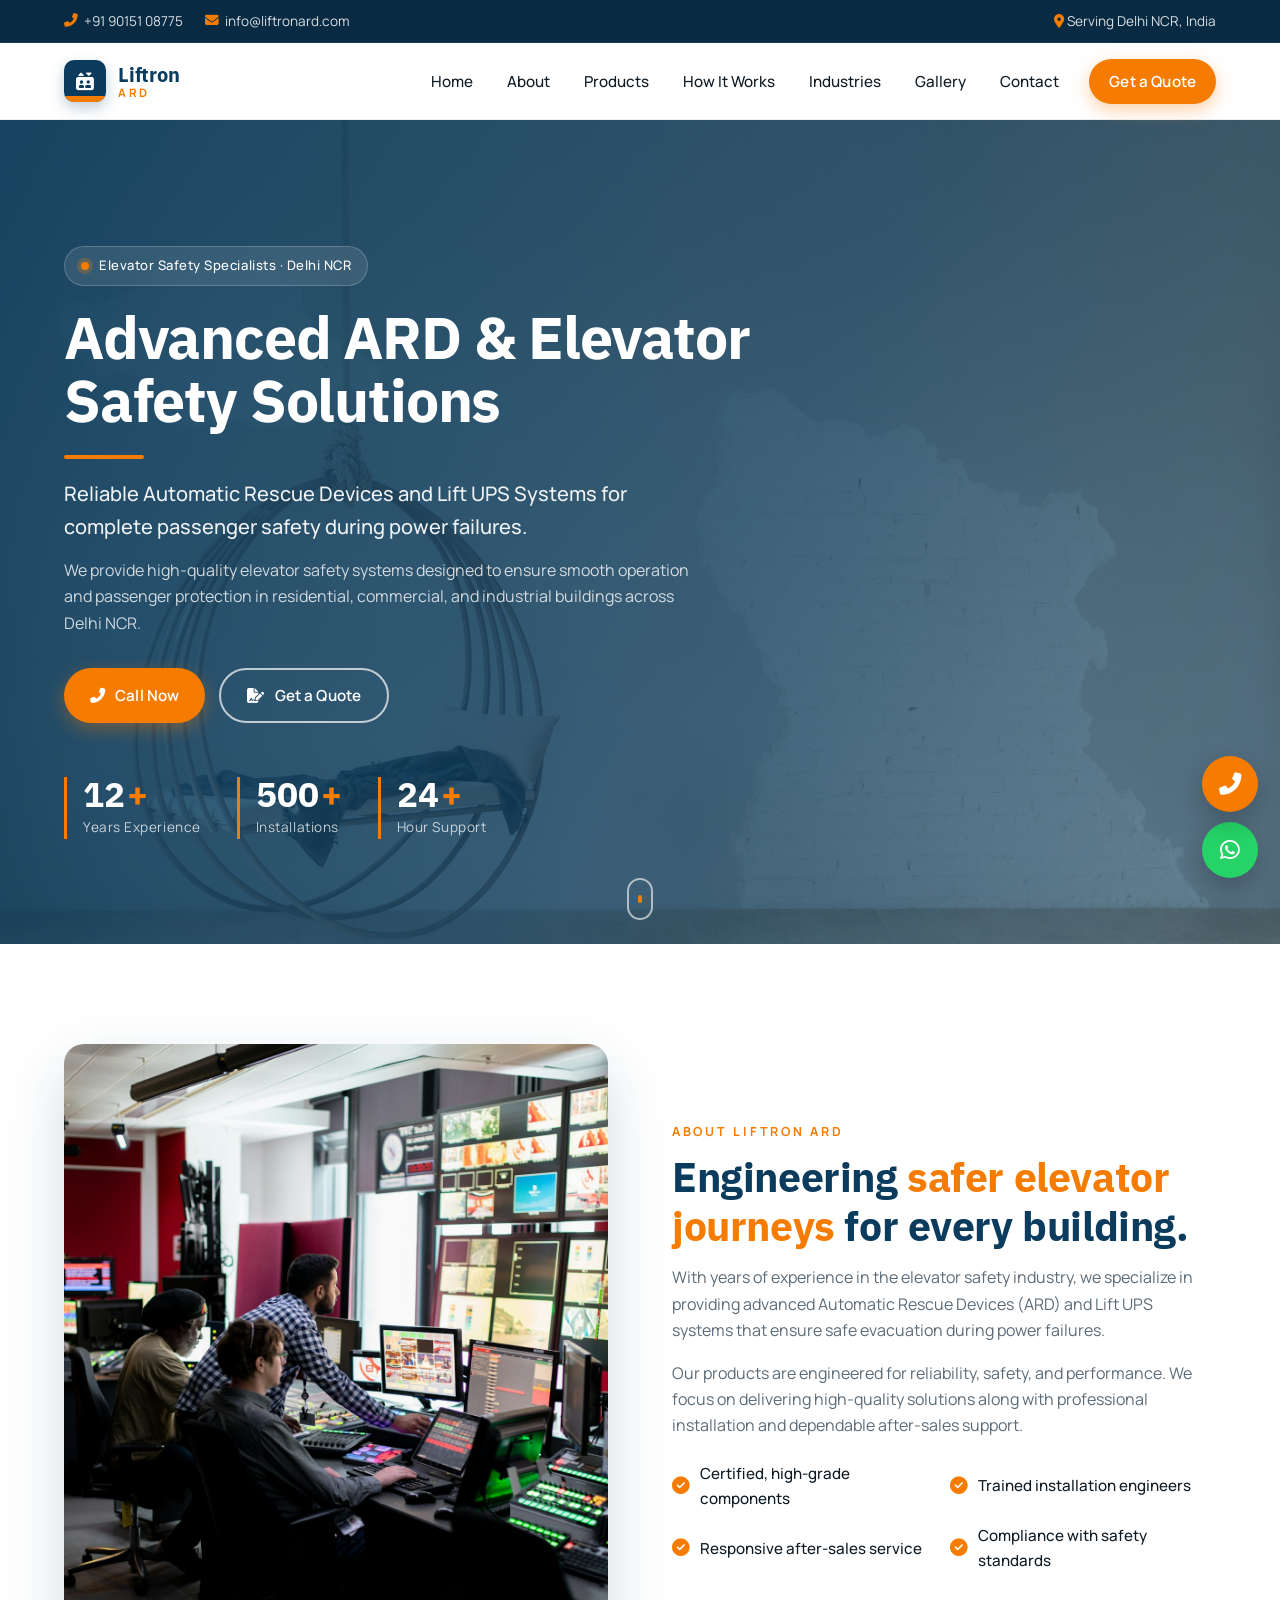
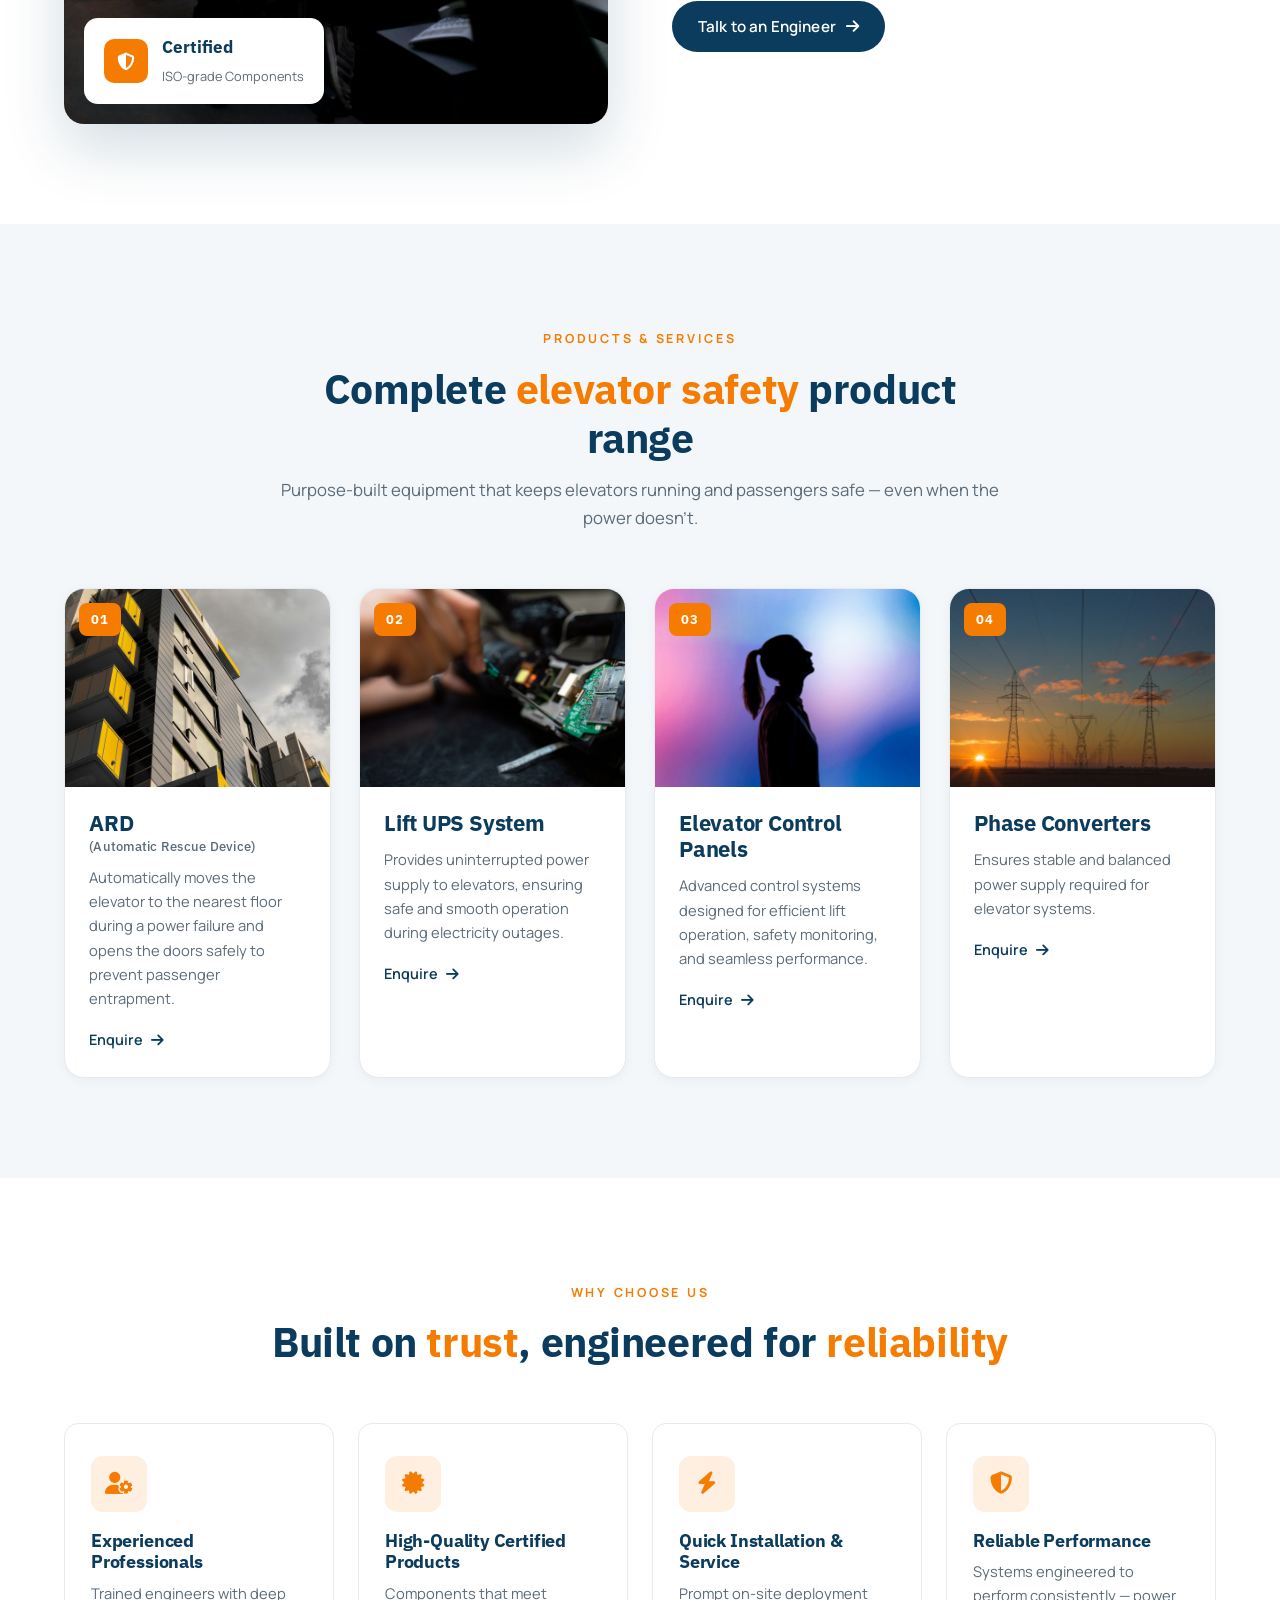
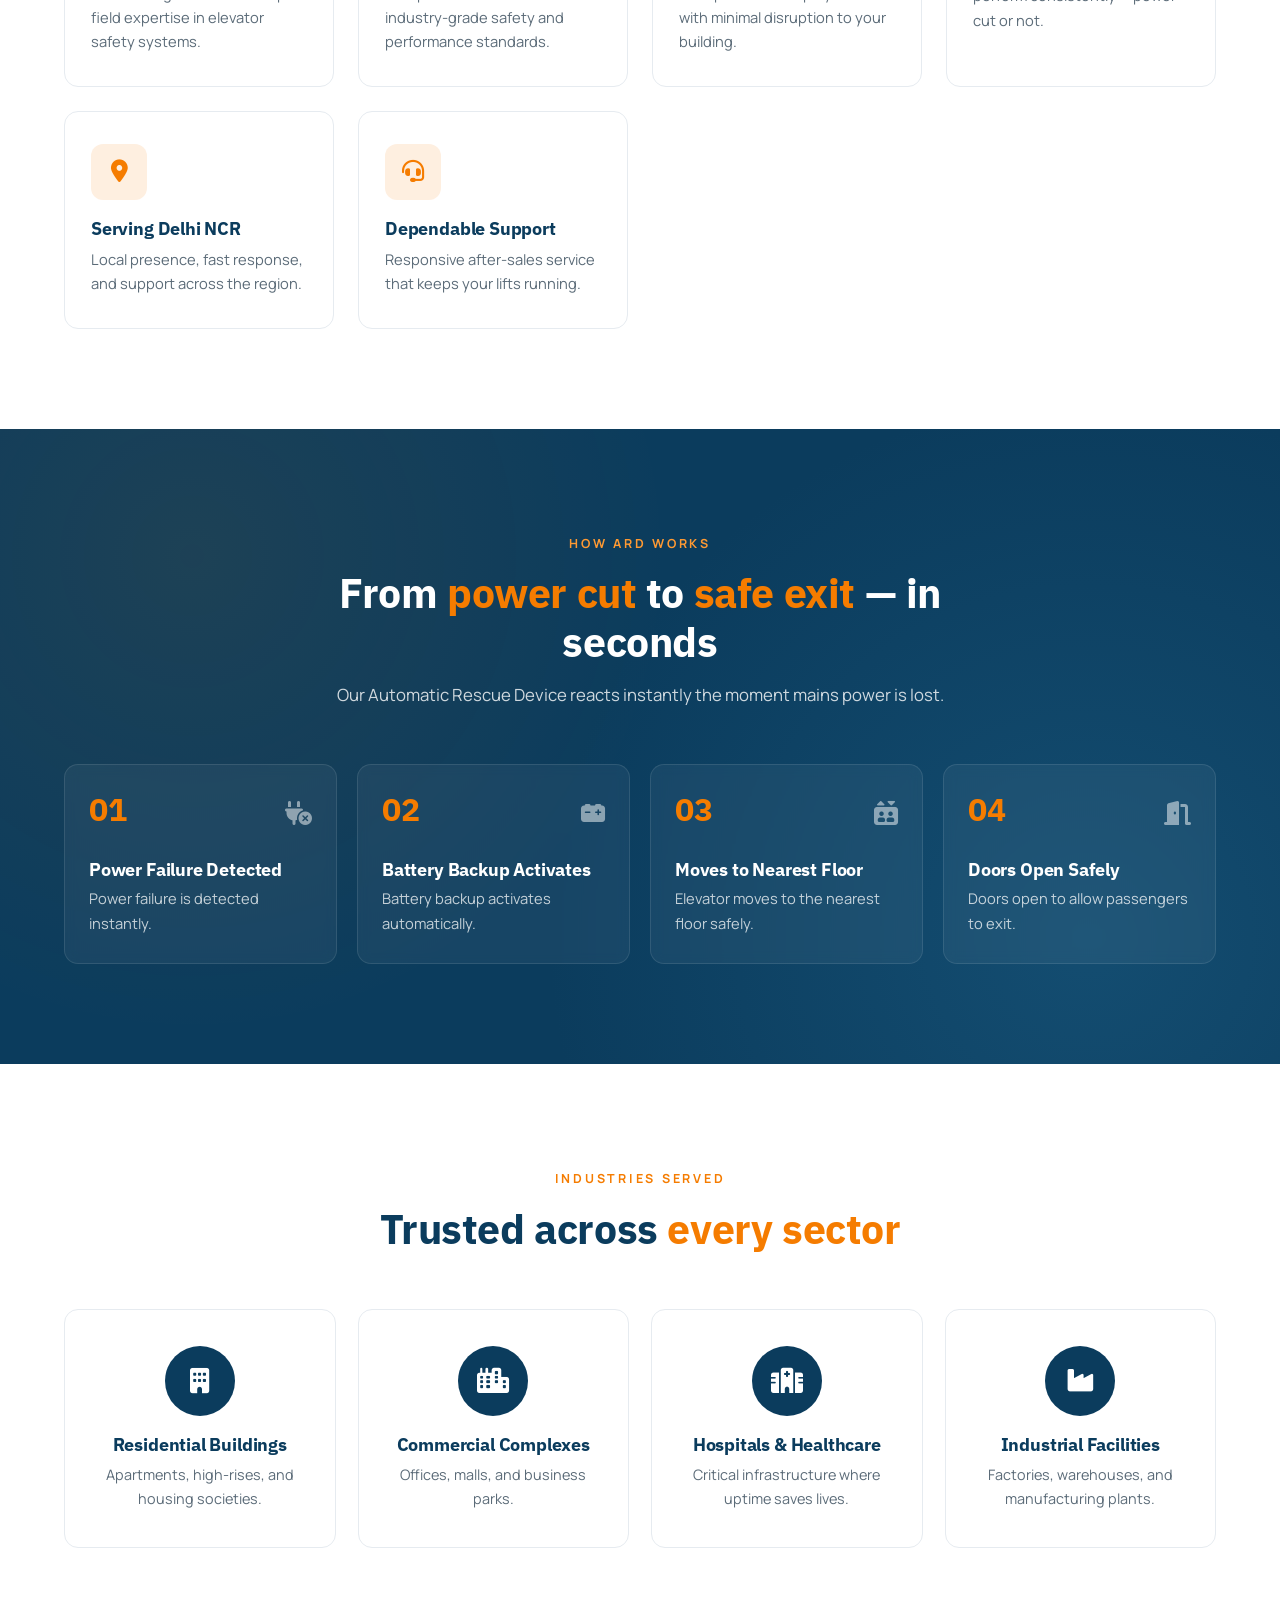
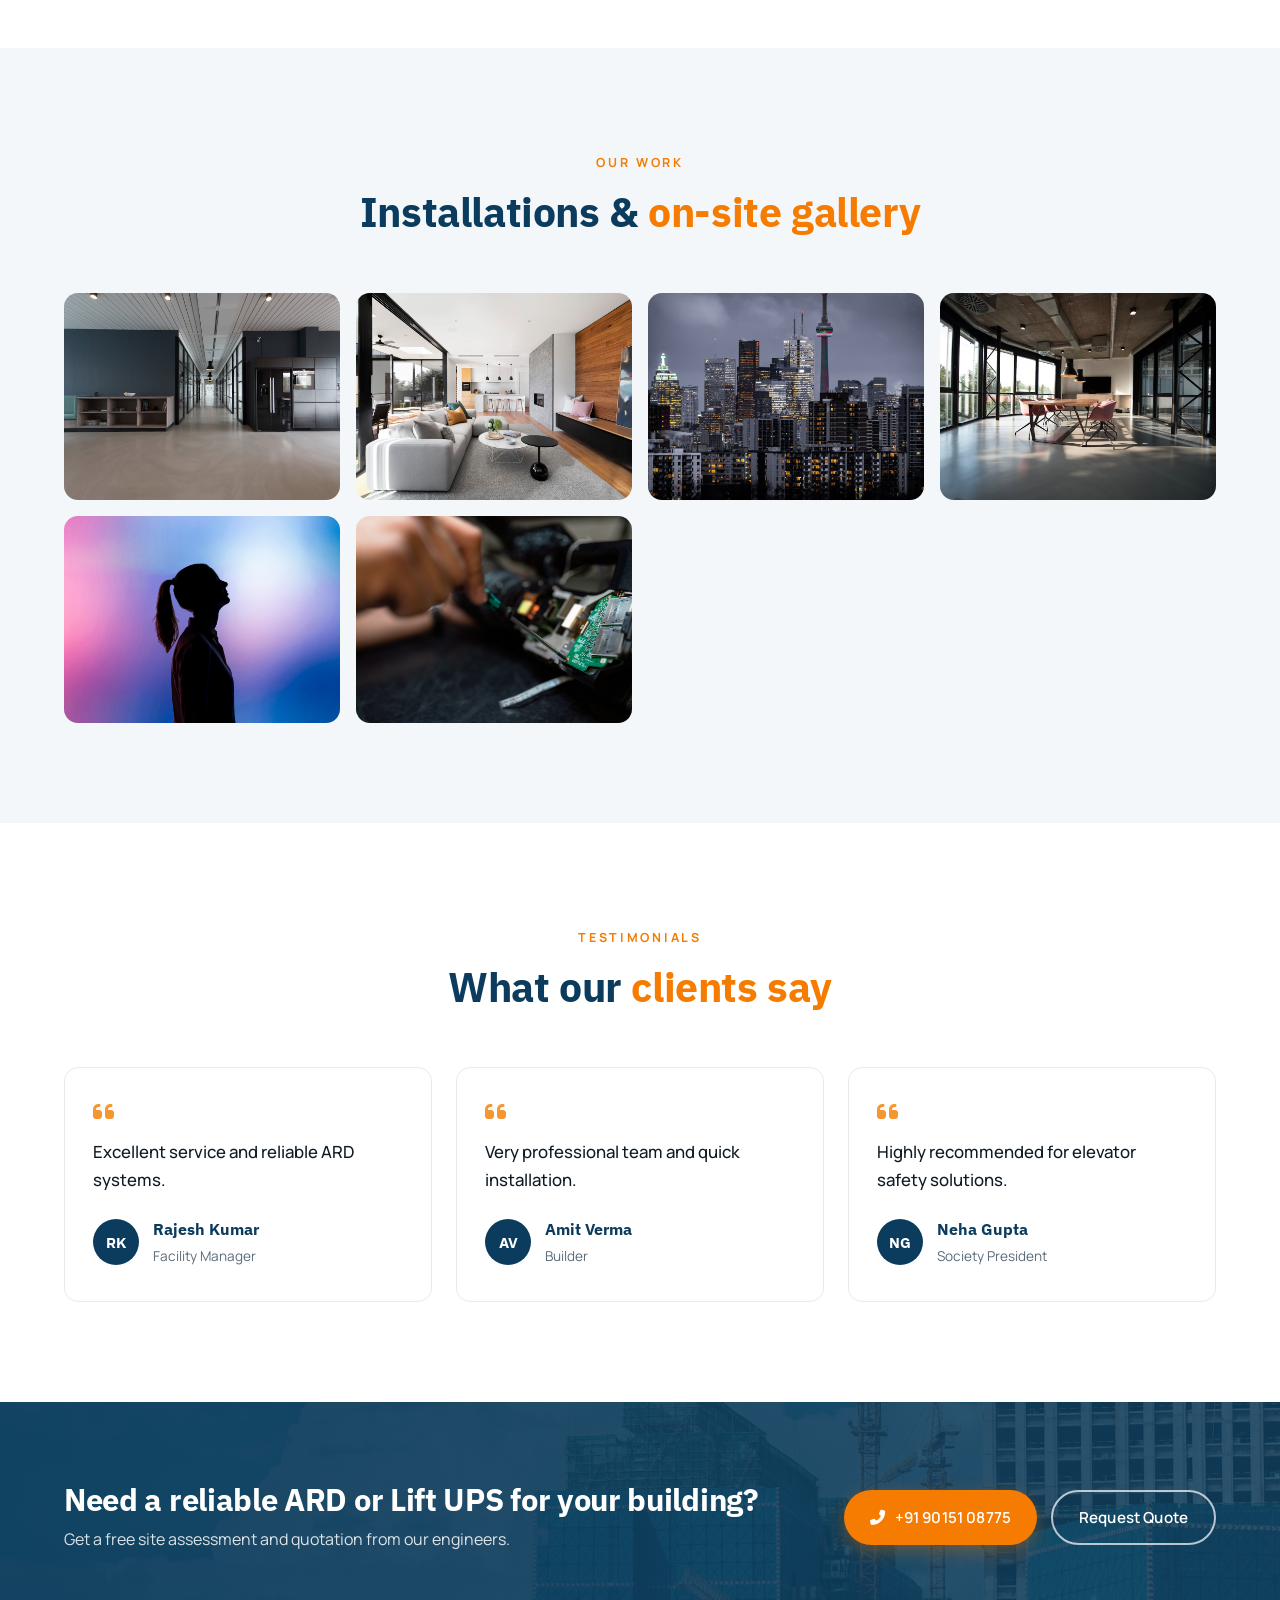
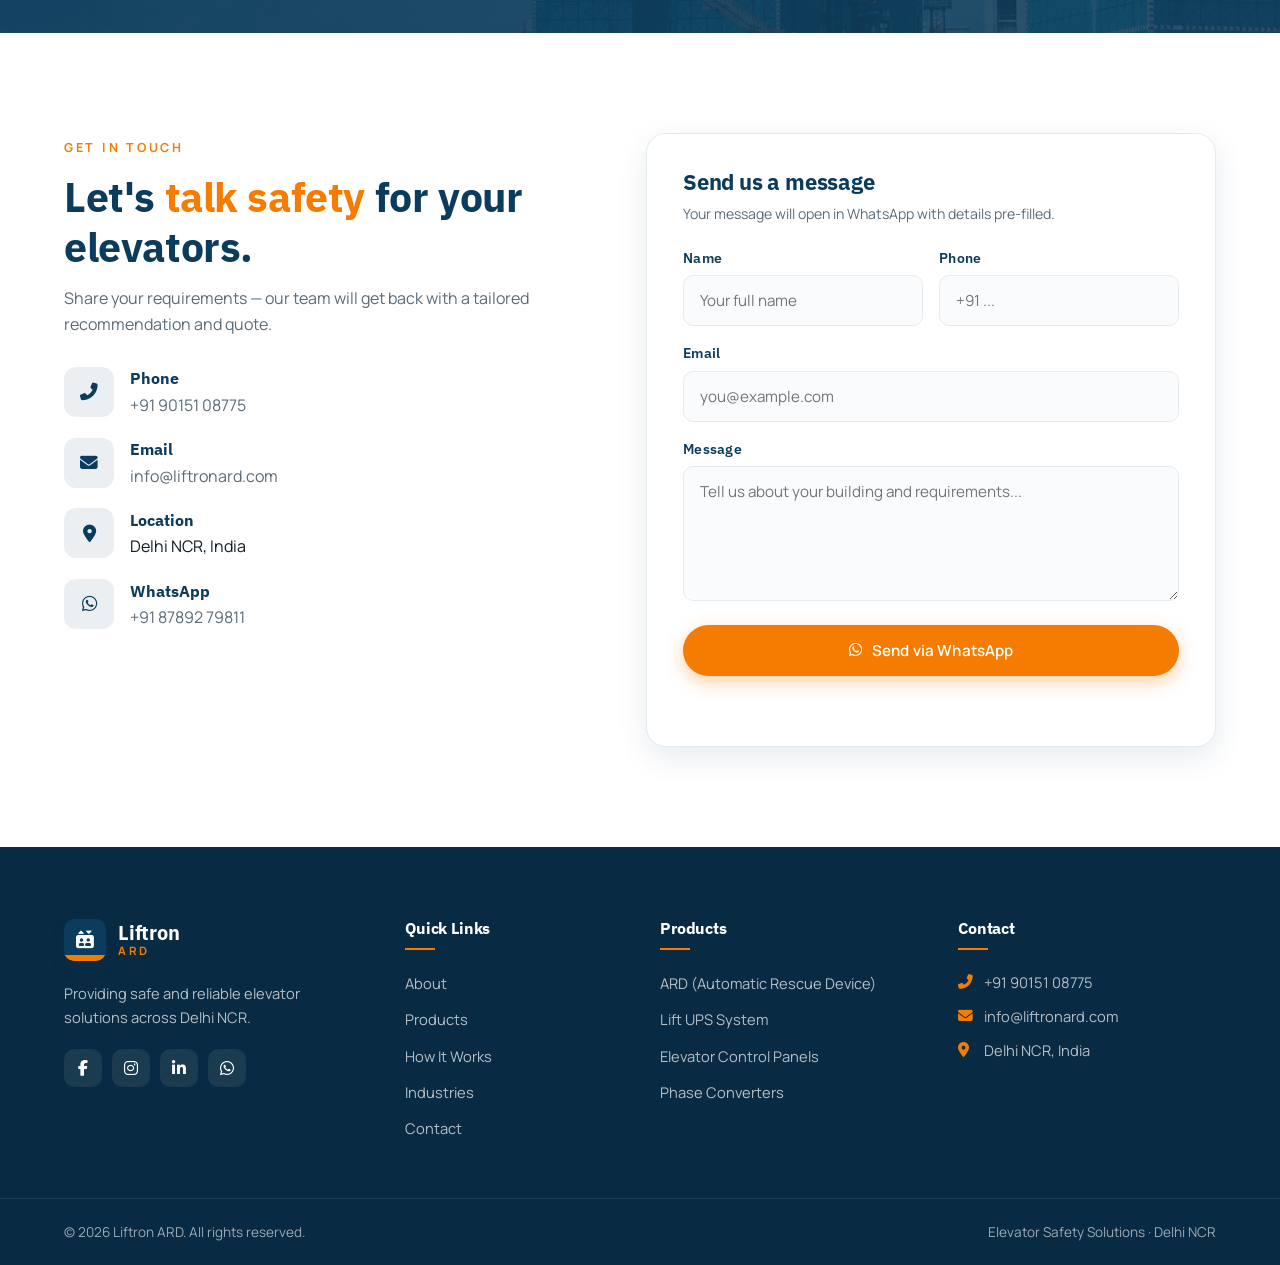
==== static-site/index.html @ c6015caa "auto-commit for 2590a54c-9acf-4f28-97f3-06f911f6345c" ====
<!DOCTYPE html>
<html lang="en">
<head>
  <meta charset="UTF-8" />
  <meta http-equiv="X-UA-Compatible" content="IE=edge" />
  <meta name="viewport" content="width=device-width, initial-scale=1.0" />

  <!-- SEO -->
  <title>Liftron ARD | Automatic Rescue Device & Lift UPS Systems in Delhi NCR</title>
  <meta name="description" content="Liftron ARD offers advanced Automatic Rescue Devices (ARD), Lift UPS systems, elevator control panels & phase converters across Delhi NCR. Reliable elevator safety solutions for residential, commercial & industrial buildings." />
  <meta name="keywords" content="ARD, Automatic Rescue Device, Lift UPS, Elevator Safety, Elevator Control Panel, Phase Converter, Delhi NCR, Liftron" />
  <meta name="author" content="Liftron ARD" />
  <meta name="robots" content="index, follow" />

  <!-- Open Graph -->
  <meta property="og:title" content="Liftron ARD | Elevator Safety Solutions" />
  <meta property="og:description" content="Reliable ARD & Lift UPS systems for complete passenger safety during power failures." />
  <meta property="og:type" content="website" />
  <meta property="og:image" content="./images/hero.jpg" />

  <!-- Favicon (inline SVG) -->
  <link rel="icon" type="image/svg+xml" href="data:image/svg+xml,%3Csvg xmlns='http://www.w3.org/2000/svg' viewBox='0 0 64 64'%3E%3Crect width='64' height='64' rx='12' fill='%230B3C5D'/%3E%3Cpath d='M20 14h8v28h-8zM36 14h8v28h-8z' fill='%23F57C00'/%3E%3Cpath d='M16 46h32v4H16z' fill='%23fff'/%3E%3C/svg%3E" />

  <!-- Fonts: IBM Plex Sans (headings) + Manrope (body) -->
  <link rel="preconnect" href="https://fonts.googleapis.com" />
  <link rel="preconnect" href="https://fonts.gstatic.com" crossorigin />
  <link href="https://fonts.googleapis.com/css2?family=IBM+Plex+Sans:wght@500;600;700&family=Manrope:wght@300;400;500;600;700&display=swap" rel="stylesheet" />

  <!-- Font Awesome for icons -->
  <link rel="stylesheet" href="https://cdnjs.cloudflare.com/ajax/libs/font-awesome/6.5.1/css/all.min.css" />

  <link rel="stylesheet" href="./style.css" />
</head>
<body>

  <!-- ========== TOP BAR ========== -->
  <div class="topbar" data-testid="topbar">
    <div class="container topbar-inner">
      <div class="topbar-left">
        <a href="tel:+919015108775" class="topbar-link" data-testid="topbar-phone"><i class="fas fa-phone-alt"></i> +91 90151 08775</a>
        <a href="mailto:info@liftronard.com" class="topbar-link" data-testid="topbar-email"><i class="fas fa-envelope"></i> info@liftronard.com</a>
      </div>
      <div class="topbar-right">
        <span><i class="fas fa-map-marker-alt"></i> Serving Delhi NCR, India</span>
      </div>
    </div>
  </div>

  <!-- ========== NAVBAR ========== -->
  <header class="navbar" id="navbar" data-testid="navbar">
    <div class="container nav-inner">
      <a href="#home" class="brand" data-testid="brand-logo">
        <span class="brand-mark"><i class="fas fa-elevator"></i></span>
        <span class="brand-text">
          <span class="brand-name">Liftron</span>
          <span class="brand-sub">ARD</span>
        </span>
      </a>

      <nav class="nav-links" id="navLinks" data-testid="nav-links">
        <a href="#home" class="nav-link">Home</a>
        <a href="#about" class="nav-link">About</a>
        <a href="#products" class="nav-link">Products</a>
        <a href="#how-it-works" class="nav-link">How It Works</a>
        <a href="#industries" class="nav-link">Industries</a>
        <a href="#gallery" class="nav-link">Gallery</a>
        <a href="#contact" class="nav-link">Contact</a>
        <a href="#contact" class="btn btn-accent nav-cta" data-testid="nav-cta-quote">Get a Quote</a>
      </nav>

      <button class="menu-toggle" id="menuToggle" aria-label="Toggle menu" data-testid="menu-toggle">
        <span></span><span></span><span></span>
      </button>
    </div>
  </header>

  <!-- ========== HERO ========== -->
  <section class="hero" id="home" data-testid="hero-section">
    <div class="hero-bg">
      <img src="./images/hero.jpg" alt="Modern elevator interior" />
      <div class="hero-overlay"></div>
    </div>

    <div class="container hero-content">
      <div class="hero-text" data-reveal>
        <span class="eyebrow"><span class="dot"></span> Elevator Safety Specialists · Delhi NCR</span>
        <h1 class="hero-title">Advanced ARD &amp; Elevator Safety Solutions</h1>
        <p class="hero-sub">Reliable Automatic Rescue Devices and Lift UPS Systems for complete passenger safety during power failures.</p>
        <p class="hero-desc">We provide high-quality elevator safety systems designed to ensure smooth operation and passenger protection in residential, commercial, and industrial buildings across Delhi NCR.</p>

        <div class="hero-cta">
          <a href="tel:+919015108775" class="btn btn-accent" data-testid="hero-call-btn">
            <i class="fas fa-phone-alt"></i> Call Now
          </a>
          <a href="#contact" class="btn btn-outline-light" data-testid="hero-quote-btn">
            <i class="fas fa-file-signature"></i> Get a Quote
          </a>
        </div>

        <div class="hero-stats">
          <div class="stat"><span class="stat-num" data-count="12">0</span><span class="stat-label">Years Experience</span></div>
          <div class="stat"><span class="stat-num" data-count="500">0</span><span class="stat-label">Installations</span></div>
          <div class="stat"><span class="stat-num" data-count="24">0</span><span class="stat-label">Hour Support</span></div>
        </div>
      </div>
    </div>

    <a href="#about" class="scroll-indicator" aria-label="Scroll down">
      <span></span>
    </a>
  </section>

  <!-- ========== ABOUT ========== -->
  <section class="section" id="about" data-testid="about-section">
    <div class="container about-grid">
      <div class="about-image" data-reveal>
        <img src="./images/about.jpg" alt="Elevator engineering and installation" />
        <div class="about-badge">
          <i class="fas fa-shield-halved"></i>
          <div>
            <strong>Certified</strong>
            <span>ISO-grade Components</span>
          </div>
        </div>
      </div>
      <div class="about-text" data-reveal>
        <span class="section-eyebrow">About Liftron ARD</span>
        <h2 class="section-title">Engineering <span class="accent">safer elevator journeys</span> for every building.</h2>
        <p>With years of experience in the elevator safety industry, we specialize in providing advanced Automatic Rescue Devices (ARD) and Lift UPS systems that ensure safe evacuation during power failures.</p>
        <p>Our products are engineered for reliability, safety, and performance. We focus on delivering high-quality solutions along with professional installation and dependable after-sales support.</p>

        <ul class="check-list">
          <li><i class="fas fa-circle-check"></i> Certified, high-grade components</li>
          <li><i class="fas fa-circle-check"></i> Trained installation engineers</li>
          <li><i class="fas fa-circle-check"></i> Responsive after-sales service</li>
          <li><i class="fas fa-circle-check"></i> Compliance with safety standards</li>
        </ul>

        <a href="#contact" class="btn btn-primary" data-testid="about-contact-btn">Talk to an Engineer <i class="fas fa-arrow-right"></i></a>
      </div>
    </div>
  </section>

  <!-- ========== PRODUCTS ========== -->
  <section class="section section-alt" id="products" data-testid="products-section">
    <div class="container">
      <div class="section-head" data-reveal>
        <span class="section-eyebrow">Products &amp; Services</span>
        <h2 class="section-title">Complete <span class="accent">elevator safety</span> product range</h2>
        <p class="section-lead">Purpose-built equipment that keeps elevators running and passengers safe — even when the power doesn't.</p>
      </div>

      <div class="products-grid">
        <article class="product-card" data-reveal data-testid="product-ard">
          <div class="product-media">
            <img src="./images/ard.jpg" alt="Automatic Rescue Device" />
            <span class="product-tag">01</span>
          </div>
          <div class="product-body">
            <h3>ARD <small>(Automatic Rescue Device)</small></h3>
            <p>Automatically moves the elevator to the nearest floor during a power failure and opens the doors safely to prevent passenger entrapment.</p>
            <a href="#contact" class="product-link">Enquire <i class="fas fa-arrow-right"></i></a>
          </div>
        </article>

        <article class="product-card" data-reveal data-testid="product-ups">
          <div class="product-media">
            <img src="./images/ups.jpg" alt="Lift UPS System" />
            <span class="product-tag">02</span>
          </div>
          <div class="product-body">
            <h3>Lift UPS System</h3>
            <p>Provides uninterrupted power supply to elevators, ensuring safe and smooth operation during electricity outages.</p>
            <a href="#contact" class="product-link">Enquire <i class="fas fa-arrow-right"></i></a>
          </div>
        </article>

        <article class="product-card" data-reveal data-testid="product-panel">
          <div class="product-media">
            <img src="./images/panel.jpg" alt="Elevator Control Panel" />
            <span class="product-tag">03</span>
          </div>
          <div class="product-body">
            <h3>Elevator Control Panels</h3>
            <p>Advanced control systems designed for efficient lift operation, safety monitoring, and seamless performance.</p>
            <a href="#contact" class="product-link">Enquire <i class="fas fa-arrow-right"></i></a>
          </div>
        </article>

        <article class="product-card" data-reveal data-testid="product-phase">
          <div class="product-media">
            <img src="./images/phase.jpg" alt="Phase Converter" />
            <span class="product-tag">04</span>
          </div>
          <div class="product-body">
            <h3>Phase Converters</h3>
            <p>Ensures stable and balanced power supply required for elevator systems.</p>
            <a href="#contact" class="product-link">Enquire <i class="fas fa-arrow-right"></i></a>
          </div>
        </article>
      </div>
    </div>
  </section>

  <!-- ========== WHY CHOOSE US ========== -->
  <section class="section" id="why-us" data-testid="why-section">
    <div class="container">
      <div class="section-head" data-reveal>
        <span class="section-eyebrow">Why Choose Us</span>
        <h2 class="section-title">Built on <span class="accent">trust</span>, engineered for <span class="accent">reliability</span></h2>
      </div>

      <div class="why-grid">
        <div class="why-card" data-reveal>
          <div class="why-icon"><i class="fas fa-user-gear"></i></div>
          <h4>Experienced Professionals</h4>
          <p>Trained engineers with deep field expertise in elevator safety systems.</p>
        </div>
        <div class="why-card" data-reveal>
          <div class="why-icon"><i class="fas fa-certificate"></i></div>
          <h4>High-Quality Certified Products</h4>
          <p>Components that meet industry-grade safety and performance standards.</p>
        </div>
        <div class="why-card" data-reveal>
          <div class="why-icon"><i class="fas fa-bolt"></i></div>
          <h4>Quick Installation &amp; Service</h4>
          <p>Prompt on-site deployment with minimal disruption to your building.</p>
        </div>
        <div class="why-card" data-reveal>
          <div class="why-icon"><i class="fas fa-shield-halved"></i></div>
          <h4>Reliable Performance</h4>
          <p>Systems engineered to perform consistently — power cut or not.</p>
        </div>
        <div class="why-card" data-reveal>
          <div class="why-icon"><i class="fas fa-location-dot"></i></div>
          <h4>Serving Delhi NCR</h4>
          <p>Local presence, fast response, and support across the region.</p>
        </div>
        <div class="why-card" data-reveal>
          <div class="why-icon"><i class="fas fa-headset"></i></div>
          <h4>Dependable Support</h4>
          <p>Responsive after-sales service that keeps your lifts running.</p>
        </div>
      </div>
    </div>
  </section>

  <!-- ========== HOW ARD WORKS ========== -->
  <section class="section section-dark" id="how-it-works" data-testid="how-section">
    <div class="container">
      <div class="section-head section-head-light" data-reveal>
        <span class="section-eyebrow light">How ARD Works</span>
        <h2 class="section-title light">From <span class="accent">power cut</span> to <span class="accent">safe exit</span> — in seconds</h2>
        <p class="section-lead light">Our Automatic Rescue Device reacts instantly the moment mains power is lost.</p>
      </div>

      <div class="steps">
        <div class="step" data-reveal>
          <div class="step-num">01</div>
          <div class="step-body">
            <h4>Power Failure Detected</h4>
            <p>Power failure is detected instantly.</p>
          </div>
          <div class="step-icon"><i class="fas fa-plug-circle-xmark"></i></div>
        </div>
        <div class="step" data-reveal>
          <div class="step-num">02</div>
          <div class="step-body">
            <h4>Battery Backup Activates</h4>
            <p>Battery backup activates automatically.</p>
          </div>
          <div class="step-icon"><i class="fas fa-car-battery"></i></div>
        </div>
        <div class="step" data-reveal>
          <div class="step-num">03</div>
          <div class="step-body">
            <h4>Moves to Nearest Floor</h4>
            <p>Elevator moves to the nearest floor safely.</p>
          </div>
          <div class="step-icon"><i class="fas fa-elevator"></i></div>
        </div>
        <div class="step" data-reveal>
          <div class="step-num">04</div>
          <div class="step-body">
            <h4>Doors Open Safely</h4>
            <p>Doors open to allow passengers to exit.</p>
          </div>
          <div class="step-icon"><i class="fas fa-door-open"></i></div>
        </div>
      </div>
    </div>
  </section>

  <!-- ========== INDUSTRIES ========== -->
  <section class="section" id="industries" data-testid="industries-section">
    <div class="container">
      <div class="section-head" data-reveal>
        <span class="section-eyebrow">Industries Served</span>
        <h2 class="section-title">Trusted across <span class="accent">every sector</span></h2>
      </div>

      <div class="industries-grid">
        <div class="industry-card" data-reveal>
          <div class="industry-icon"><i class="fas fa-building"></i></div>
          <h4>Residential Buildings</h4>
          <p>Apartments, high-rises, and housing societies.</p>
        </div>
        <div class="industry-card" data-reveal>
          <div class="industry-icon"><i class="fas fa-city"></i></div>
          <h4>Commercial Complexes</h4>
          <p>Offices, malls, and business parks.</p>
        </div>
        <div class="industry-card" data-reveal>
          <div class="industry-icon"><i class="fas fa-hospital"></i></div>
          <h4>Hospitals &amp; Healthcare</h4>
          <p>Critical infrastructure where uptime saves lives.</p>
        </div>
        <div class="industry-card" data-reveal>
          <div class="industry-icon"><i class="fas fa-industry"></i></div>
          <h4>Industrial Facilities</h4>
          <p>Factories, warehouses, and manufacturing plants.</p>
        </div>
      </div>
    </div>
  </section>

  <!-- ========== GALLERY ========== -->
  <section class="section section-alt" id="gallery" data-testid="gallery-section">
    <div class="container">
      <div class="section-head" data-reveal>
        <span class="section-eyebrow">Our Work</span>
        <h2 class="section-title">Installations &amp; <span class="accent">on-site gallery</span></h2>
      </div>

      <div class="gallery-grid">
        <div class="gallery-item" data-reveal><img src="./images/gallery1.jpg" alt="Elevator installation" /></div>
        <div class="gallery-item" data-reveal><img src="./images/gallery2.jpg" alt="Modern elevator" /></div>
        <div class="gallery-item" data-reveal><img src="./images/gallery3.jpg" alt="Elevator shaft" /></div>
        <div class="gallery-item" data-reveal><img src="./images/gallery4.jpg" alt="Commercial elevator" /></div>
        <div class="gallery-item" data-reveal><img src="./images/panel.jpg" alt="Control panel" /></div>
        <div class="gallery-item" data-reveal><img src="./images/ups.jpg" alt="UPS system" /></div>
      </div>
    </div>
  </section>

  <!-- ========== TESTIMONIALS ========== -->
  <section class="section" id="testimonials" data-testid="testimonials-section">
    <div class="container">
      <div class="section-head" data-reveal>
        <span class="section-eyebrow">Testimonials</span>
        <h2 class="section-title">What our <span class="accent">clients say</span></h2>
      </div>

      <div class="testimonials-grid">
        <figure class="testimonial" data-reveal>
          <i class="fas fa-quote-left quote-icon"></i>
          <blockquote>Excellent service and reliable ARD systems.</blockquote>
          <figcaption>
            <div class="avatar">RK</div>
            <div>
              <strong>Rajesh Kumar</strong>
              <span>Facility Manager</span>
            </div>
          </figcaption>
        </figure>
        <figure class="testimonial" data-reveal>
          <i class="fas fa-quote-left quote-icon"></i>
          <blockquote>Very professional team and quick installation.</blockquote>
          <figcaption>
            <div class="avatar">AV</div>
            <div>
              <strong>Amit Verma</strong>
              <span>Builder</span>
            </div>
          </figcaption>
        </figure>
        <figure class="testimonial" data-reveal>
          <i class="fas fa-quote-left quote-icon"></i>
          <blockquote>Highly recommended for elevator safety solutions.</blockquote>
          <figcaption>
            <div class="avatar">NG</div>
            <div>
              <strong>Neha Gupta</strong>
              <span>Society President</span>
            </div>
          </figcaption>
        </figure>
      </div>
    </div>
  </section>

  <!-- ========== CTA STRIP ========== -->
  <section class="cta-strip" data-testid="cta-strip">
    <div class="cta-bg">
      <img src="./images/cta.jpg" alt="" />
      <div class="cta-overlay"></div>
    </div>
    <div class="container cta-inner">
      <div>
        <h3>Need a reliable ARD or Lift UPS for your building?</h3>
        <p>Get a free site assessment and quotation from our engineers.</p>
      </div>
      <div class="cta-actions">
        <a href="tel:+919015108775" class="btn btn-accent" data-testid="cta-call-btn"><i class="fas fa-phone-alt"></i> +91 90151 08775</a>
        <a href="#contact" class="btn btn-outline-light" data-testid="cta-quote-btn">Request Quote</a>
      </div>
    </div>
  </section>

  <!-- ========== CONTACT ========== -->
  <section class="section" id="contact" data-testid="contact-section">
    <div class="container contact-grid">
      <div class="contact-info" data-reveal>
        <span class="section-eyebrow">Get in Touch</span>
        <h2 class="section-title">Let's <span class="accent">talk safety</span> for your elevators.</h2>
        <p>Share your requirements — our team will get back with a tailored recommendation and quote.</p>

        <ul class="contact-list">
          <li>
            <span class="contact-icon"><i class="fas fa-phone-alt"></i></span>
            <div>
              <strong>Phone</strong>
              <a href="tel:+919015108775" data-testid="contact-phone">+91 90151 08775</a>
            </div>
          </li>
          <li>
            <span class="contact-icon"><i class="fas fa-envelope"></i></span>
            <div>
              <strong>Email</strong>
              <a href="mailto:info@liftronard.com" data-testid="contact-email">info@liftronard.com</a>
            </div>
          </li>
          <li>
            <span class="contact-icon"><i class="fas fa-map-marker-alt"></i></span>
            <div>
              <strong>Location</strong>
              <span>Delhi NCR, India</span>
            </div>
          </li>
          <li>
            <span class="contact-icon"><i class="fab fa-whatsapp"></i></span>
            <div>
              <strong>WhatsApp</strong>
              <a href="https://wa.me/918789279811" target="_blank" rel="noopener" data-testid="contact-whatsapp">+91 87892 79811</a>
            </div>
          </li>
        </ul>
      </div>

      <form class="contact-form" id="contactForm" data-testid="contact-form" novalidate>
        <h3>Send us a message</h3>
        <p class="form-note">Your message will open in WhatsApp with details pre-filled.</p>

        <div class="form-row">
          <label>
            <span>Name</span>
            <input type="text" name="name" id="name" placeholder="Your full name" required data-testid="form-name" />
          </label>
          <label>
            <span>Phone</span>
            <input type="tel" name="phone" id="phone" placeholder="+91 ..." required data-testid="form-phone" />
          </label>
        </div>
        <label>
          <span>Email</span>
          <input type="email" name="email" id="email" placeholder="you@example.com" required data-testid="form-email" />
        </label>
        <label>
          <span>Message</span>
          <textarea name="message" id="message" rows="5" placeholder="Tell us about your building and requirements..." required data-testid="form-message"></textarea>
        </label>

        <button type="submit" class="btn btn-accent btn-block" data-testid="form-submit">
          <i class="fab fa-whatsapp"></i> Send via WhatsApp
        </button>
        <p class="form-status" id="formStatus" aria-live="polite"></p>
      </form>
    </div>
  </section>

  <!-- ========== FOOTER ========== -->
  <footer class="footer" data-testid="footer">
    <div class="container footer-grid">
      <div class="footer-col">
        <a href="#home" class="brand brand-footer">
          <span class="brand-mark"><i class="fas fa-elevator"></i></span>
          <span class="brand-text">
            <span class="brand-name">Liftron</span>
            <span class="brand-sub">ARD</span>
          </span>
        </a>
        <p>Providing safe and reliable elevator solutions across Delhi NCR.</p>
        <div class="socials">
          <a href="#" aria-label="Facebook"><i class="fab fa-facebook-f"></i></a>
          <a href="#" aria-label="Instagram"><i class="fab fa-instagram"></i></a>
          <a href="#" aria-label="LinkedIn"><i class="fab fa-linkedin-in"></i></a>
          <a href="https://wa.me/918789279811" aria-label="WhatsApp" target="_blank" rel="noopener"><i class="fab fa-whatsapp"></i></a>
        </div>
      </div>

      <div class="footer-col">
        <h5>Quick Links</h5>
        <ul>
          <li><a href="#about">About</a></li>
          <li><a href="#products">Products</a></li>
          <li><a href="#how-it-works">How It Works</a></li>
          <li><a href="#industries">Industries</a></li>
          <li><a href="#contact">Contact</a></li>
        </ul>
      </div>

      <div class="footer-col">
        <h5>Products</h5>
        <ul>
          <li><a href="#products">ARD (Automatic Rescue Device)</a></li>
          <li><a href="#products">Lift UPS System</a></li>
          <li><a href="#products">Elevator Control Panels</a></li>
          <li><a href="#products">Phase Converters</a></li>
        </ul>
      </div>

      <div class="footer-col">
        <h5>Contact</h5>
        <ul class="footer-contact">
          <li><i class="fas fa-phone-alt"></i> <a href="tel:+919015108775">+91 90151 08775</a></li>
          <li><i class="fas fa-envelope"></i> <a href="mailto:info@liftronard.com">info@liftronard.com</a></li>
          <li><i class="fas fa-map-marker-alt"></i> Delhi NCR, India</li>
        </ul>
      </div>
    </div>

    <div class="footer-bottom">
      <div class="container footer-bottom-inner">
        <span>© <span id="year"></span> Liftron ARD. All rights reserved.</span>
        <span>Elevator Safety Solutions · Delhi NCR</span>
      </div>
    </div>
  </footer>

  <!-- ========== FLOATING ACTIONS ========== -->
  <a href="https://wa.me/918789279811?text=Hi%20Liftron%20ARD%2C%20I%27d%20like%20to%20enquire%20about%20elevator%20safety%20solutions." class="float-btn float-whatsapp" target="_blank" rel="noopener" aria-label="Chat on WhatsApp" data-testid="float-whatsapp">
    <i class="fab fa-whatsapp"></i>
  </a>
  <a href="tel:+919015108775" class="float-btn float-call" aria-label="Call now" data-testid="float-call">
    <i class="fas fa-phone-alt"></i>
  </a>
  <button class="float-btn float-top" id="backToTop" aria-label="Back to top" data-testid="back-to-top">
    <i class="fas fa-arrow-up"></i>
  </button>

  <script src="./script.js"></script>
</body>
</html>
---- static-site/style.css ----
/* ==============================================
   Liftron ARD — Elevator Safety Solutions
   Corporate Industrial Theme
   ============================================== */

/* ---------- RESET & BASE ---------- */
*, *::before, *::after { box-sizing: border-box; margin: 0; padding: 0; }

:root {
  --primary: #0B3C5D;
  --primary-dark: #082A42;
  --primary-light: #1C5E85;
  --accent: #F57C00;
  --accent-dark: #D96A00;
  --accent-light: #FF9A33;
  --white: #FFFFFF;
  --ink: #0E1A24;
  --muted: #5B6B78;
  --line: #E6EBF0;
  --bg-soft: #F4F7FA;
  --shadow-sm: 0 2px 10px rgba(11, 60, 93, 0.06);
  --shadow-md: 0 10px 30px rgba(11, 60, 93, 0.10);
  --shadow-lg: 0 24px 60px rgba(11, 60, 93, 0.18);
  --radius: 14px;
  --radius-sm: 8px;
  --radius-lg: 20px;
  --container: 1200px;
  --nav-h: 76px;
  --ease: cubic-bezier(0.22, 1, 0.36, 1);
}

html { scroll-behavior: smooth; -webkit-text-size-adjust: 100%; }
body {
  font-family: 'Manrope', system-ui, -apple-system, Segoe UI, Roboto, sans-serif;
  font-size: 16px;
  line-height: 1.65;
  color: var(--ink);
  background: var(--white);
  overflow-x: hidden;
  -webkit-font-smoothing: antialiased;
}

img { max-width: 100%; display: block; height: auto; }
a { color: inherit; text-decoration: none; }
button { font-family: inherit; cursor: pointer; border: 0; background: none; }

h1, h2, h3, h4, h5 {
  font-family: 'IBM Plex Sans', 'Manrope', sans-serif;
  color: var(--primary);
  line-height: 1.2;
  font-weight: 700;
  letter-spacing: -0.01em;
}
h1 { font-size: clamp(2.2rem, 4.6vw, 3.8rem); }
h2 { font-size: clamp(1.8rem, 3.2vw, 2.6rem); }
h3 { font-size: 1.35rem; }
h4 { font-size: 1.125rem; }

p { color: var(--muted); }

.container { width: 100%; max-width: var(--container); margin: 0 auto; padding: 0 24px; }

.accent { color: var(--accent); }

::selection { background: var(--accent); color: var(--white); }

/* ---------- BUTTONS ---------- */
.btn {
  display: inline-flex; align-items: center; gap: 10px;
  padding: 13px 26px;
  border-radius: 999px;
  font-weight: 600;
  font-size: 0.95rem;
  letter-spacing: 0.01em;
  transition: transform .25s var(--ease), background-color .25s var(--ease), color .25s var(--ease), box-shadow .25s var(--ease);
  white-space: nowrap;
}
.btn i { font-size: 0.95rem; }
.btn:hover { transform: translateY(-2px); }

.btn-primary { background: var(--primary); color: var(--white); }
.btn-primary:hover { background: var(--primary-dark); box-shadow: var(--shadow-md); }

.btn-accent { background: var(--accent); color: var(--white); box-shadow: 0 6px 18px rgba(245, 124, 0, 0.35); }
.btn-accent:hover { background: var(--accent-dark); box-shadow: 0 10px 24px rgba(245, 124, 0, 0.45); }

.btn-outline-light { background: transparent; color: var(--white); border: 2px solid rgba(255,255,255,0.7); }
.btn-outline-light:hover { background: var(--white); color: var(--primary); border-color: var(--white); }

.btn-block { width: 100%; justify-content: center; padding: 15px 26px; }

/* ---------- TOP BAR ---------- */
.topbar {
  background: var(--primary-dark);
  color: rgba(255,255,255,0.85);
  font-size: 0.85rem;
  border-bottom: 1px solid rgba(255,255,255,0.08);
}
.topbar-inner { display: flex; justify-content: space-between; align-items: center; padding: 10px 24px; gap: 16px; flex-wrap: wrap; }
.topbar-left { display: flex; gap: 22px; flex-wrap: wrap; }
.topbar-link { color: inherit; display: inline-flex; align-items: center; gap: 6px; transition: color .2s var(--ease); }
.topbar-link:hover { color: var(--accent); }
.topbar i { color: var(--accent); }

/* ---------- NAVBAR ---------- */
.navbar {
  position: sticky;
  top: 0;
  z-index: 100;
  background: rgba(255, 255, 255, 0.85);
  backdrop-filter: saturate(180%) blur(14px);
  -webkit-backdrop-filter: saturate(180%) blur(14px);
  border-bottom: 1px solid rgba(11, 60, 93, 0.08);
  transition: box-shadow .3s var(--ease), background-color .3s var(--ease);
}
.navbar.scrolled {
  background: rgba(255, 255, 255, 0.95);
  box-shadow: var(--shadow-sm);
}
.nav-inner { display: flex; align-items: center; justify-content: space-between; height: var(--nav-h); gap: 24px; }

.brand { display: inline-flex; align-items: center; gap: 12px; }
.brand-mark {
  width: 42px; height: 42px;
  background: var(--primary); color: var(--white);
  border-radius: 10px;
  display: grid; place-items: center;
  font-size: 1.1rem;
  box-shadow: 0 6px 14px rgba(11, 60, 93, 0.25);
  position: relative;
  overflow: hidden;
}
.brand-mark::after {
  content: ""; position: absolute; inset: auto 0 0 0; height: 6px; background: var(--accent);
}
.brand-text { display: flex; flex-direction: column; line-height: 1; }
.brand-name { font-family: 'IBM Plex Sans', sans-serif; font-weight: 700; font-size: 1.25rem; color: var(--primary); letter-spacing: -0.01em; }
.brand-sub { font-size: 0.72rem; color: var(--accent); font-weight: 700; letter-spacing: 0.22em; margin-top: 2px; }

.nav-links { display: flex; align-items: center; gap: 6px; }
.nav-link {
  position: relative;
  padding: 10px 14px;
  font-weight: 500;
  color: var(--ink);
  font-size: 0.95rem;
  transition: color .25s var(--ease);
}
.nav-link::after {
  content: ""; position: absolute; left: 14px; right: 14px; bottom: 4px; height: 2px;
  background: var(--accent); transform: scaleX(0); transform-origin: left;
  transition: transform .3s var(--ease);
}
.nav-link:hover { color: var(--primary); }
.nav-link:hover::after { transform: scaleX(1); }
.nav-cta { margin-left: 10px; padding: 10px 20px; }

.menu-toggle {
  display: none;
  width: 42px; height: 42px; border-radius: 10px;
  background: var(--primary); color: var(--white);
  flex-direction: column; gap: 5px; align-items: center; justify-content: center;
}
.menu-toggle span { display: block; width: 22px; height: 2px; background: var(--white); transition: transform .3s var(--ease), opacity .3s var(--ease); }
.menu-toggle.open span:nth-child(1) { transform: translateY(7px) rotate(45deg); }
.menu-toggle.open span:nth-child(2) { opacity: 0; }
.menu-toggle.open span:nth-child(3) { transform: translateY(-7px) rotate(-45deg); }

/* ---------- HERO ---------- */
.hero {
  position: relative;
  min-height: calc(100vh - var(--nav-h));
  display: flex;
  align-items: center;
  overflow: hidden;
  padding: 100px 0 80px;
}
.hero-bg { position: absolute; inset: 0; z-index: 0; }
.hero-bg img { width: 100%; height: 100%; object-fit: cover; }
.hero-overlay {
  position: absolute; inset: 0;
  background: linear-gradient(120deg, rgba(11,60,93,0.92) 0%, rgba(11,60,93,0.78) 55%, rgba(11,60,93,0.55) 100%);
}
.hero-content { position: relative; z-index: 2; width: 100%; }
.hero-text { max-width: 780px; color: var(--white); }

.eyebrow {
  display: inline-flex; align-items: center; gap: 10px;
  padding: 8px 16px;
  background: rgba(255, 255, 255, 0.1);
  border: 1px solid rgba(255, 255, 255, 0.2);
  border-radius: 999px;
  font-size: 0.82rem; font-weight: 500; letter-spacing: 0.04em;
  color: var(--white);
  backdrop-filter: blur(8px);
}
.eyebrow .dot { width: 8px; height: 8px; border-radius: 50%; background: var(--accent); box-shadow: 0 0 0 4px rgba(245, 124, 0, 0.25); }

.hero-title {
  color: var(--white);
  margin: 20px 0 18px;
  letter-spacing: -0.02em;
  line-height: 1.08;
}
.hero-title::after {
  content: ""; display: block; width: 80px; height: 4px; background: var(--accent); margin-top: 22px; border-radius: 2px;
}
.hero-sub {
  color: rgba(255, 255, 255, 0.92);
  font-size: clamp(1.05rem, 1.6vw, 1.25rem);
  max-width: 640px;
  margin-bottom: 14px;
  font-weight: 500;
}
.hero-desc { color: rgba(255, 255, 255, 0.78); max-width: 640px; margin-bottom: 32px; }

.hero-cta { display: flex; gap: 14px; flex-wrap: wrap; }

.hero-stats { display: flex; gap: 36px; margin-top: 54px; flex-wrap: wrap; }
.stat { display: flex; flex-direction: column; gap: 4px; padding-left: 16px; border-left: 3px solid var(--accent); }
.stat-num { font-family: 'IBM Plex Sans', sans-serif; font-size: 2.2rem; font-weight: 700; color: var(--white); line-height: 1; }
.stat-num::after { content: "+"; color: var(--accent); margin-left: 2px; }
.stat-label { font-size: 0.85rem; color: rgba(255, 255, 255, 0.75); letter-spacing: 0.04em; }

.scroll-indicator {
  position: absolute; left: 50%; bottom: 24px; transform: translateX(-50%);
  width: 26px; height: 42px; border: 2px solid rgba(255,255,255,0.6); border-radius: 20px;
  z-index: 2; display: grid; place-items: center;
}
.scroll-indicator span { width: 4px; height: 8px; background: var(--accent); border-radius: 2px; animation: scrollDot 1.6s ease-in-out infinite; }
@keyframes scrollDot { 0%,100%{transform:translateY(-6px); opacity:.3;} 50%{transform:translateY(6px); opacity:1;} }

/* ---------- SECTIONS ---------- */
.section { padding: 100px 0; }
.section-alt { background: var(--bg-soft); }
.section-dark { background: var(--primary); color: var(--white); position: relative; overflow: hidden; }
.section-dark::before {
  content: ""; position: absolute; inset: 0;
  background-image: radial-gradient(circle at 15% 20%, rgba(245,124,0,0.08), transparent 40%),
                    radial-gradient(circle at 85% 80%, rgba(28,94,133,0.5), transparent 45%);
  pointer-events: none;
}
.section-dark .container { position: relative; z-index: 1; }

.section-head { max-width: 740px; margin: 0 auto 56px; text-align: center; }
.section-eyebrow {
  display: inline-block;
  color: var(--accent); font-weight: 700;
  letter-spacing: 0.22em; text-transform: uppercase;
  font-size: 0.78rem; margin-bottom: 14px;
}
.section-eyebrow.light, .section-head-light .section-eyebrow { color: var(--accent-light); }
.section-title { margin-bottom: 14px; }
.section-title.light, .section-head-light .section-title { color: var(--white); }
.section-lead { font-size: 1.05rem; color: var(--muted); }
.section-lead.light { color: rgba(255,255,255,0.8); }

/* ---------- ABOUT ---------- */
.about-grid { display: grid; grid-template-columns: 1fr 1fr; gap: 64px; align-items: center; }
.about-image { position: relative; border-radius: var(--radius-lg); overflow: hidden; box-shadow: var(--shadow-lg); }
.about-image img { aspect-ratio: 4/5; object-fit: cover; width: 100%; transition: transform .8s var(--ease); }
.about-image:hover img { transform: scale(1.04); }
.about-badge {
  position: absolute; left: 20px; bottom: 20px;
  background: var(--white); color: var(--primary);
  padding: 16px 20px; border-radius: 14px;
  display: flex; align-items: center; gap: 14px;
  box-shadow: var(--shadow-md);
}
.about-badge i { width: 44px; height: 44px; background: var(--accent); color: var(--white); border-radius: 10px; display: grid; place-items: center; font-size: 1.1rem; }
.about-badge strong { display: block; font-family: 'IBM Plex Sans', sans-serif; font-size: 1.05rem; }
.about-badge span { font-size: 0.8rem; color: var(--muted); }

.about-text .section-eyebrow { margin-bottom: 10px; }
.about-text p { margin-bottom: 16px; }
.check-list { list-style: none; margin: 22px 0 28px; display: grid; grid-template-columns: 1fr 1fr; gap: 12px; }
.check-list li { display: flex; align-items: center; gap: 10px; color: var(--ink); font-weight: 500; font-size: 0.95rem; }
.check-list i { color: var(--accent); font-size: 1.1rem; }

/* ---------- PRODUCTS ---------- */
.products-grid { display: grid; grid-template-columns: repeat(auto-fit, minmax(260px, 1fr)); gap: 28px; }
.product-card {
  background: var(--white); border-radius: var(--radius-lg);
  overflow: hidden; box-shadow: var(--shadow-sm);
  border: 1px solid var(--line);
  transition: transform .35s var(--ease), box-shadow .35s var(--ease), border-color .35s var(--ease);
}
.product-card:hover { transform: translateY(-6px); box-shadow: var(--shadow-lg); border-color: transparent; }
.product-media { position: relative; aspect-ratio: 4/3; overflow: hidden; }
.product-media img { width: 100%; height: 100%; object-fit: cover; transition: transform .6s var(--ease); }
.product-card:hover .product-media img { transform: scale(1.08); }
.product-tag {
  position: absolute; top: 14px; left: 14px;
  background: var(--accent); color: var(--white);
  font-family: 'IBM Plex Sans', sans-serif; font-weight: 700;
  padding: 6px 12px; border-radius: 8px;
  font-size: 0.8rem; letter-spacing: 0.08em;
}
.product-body { padding: 24px; }
.product-body h3 { margin-bottom: 10px; }
.product-body h3 small { display: block; font-size: 0.8rem; color: var(--muted); font-weight: 500; letter-spacing: 0.02em; margin-top: 2px; }
.product-body p { font-size: 0.92rem; margin-bottom: 16px; }
.product-link {
  display: inline-flex; align-items: center; gap: 8px;
  color: var(--primary); font-weight: 600; font-size: 0.9rem;
  transition: gap .3s var(--ease), color .3s var(--ease);
}
.product-link:hover { color: var(--accent); gap: 14px; }

/* ---------- WHY CHOOSE US ---------- */
.why-grid { display: grid; grid-template-columns: repeat(auto-fit, minmax(240px, 1fr)); gap: 24px; }
.why-card {
  padding: 32px 26px;
  background: var(--white);
  border-radius: var(--radius);
  border: 1px solid var(--line);
  transition: transform .35s var(--ease), box-shadow .35s var(--ease), border-color .35s var(--ease);
  position: relative;
  overflow: hidden;
}
.why-card::before {
  content: ""; position: absolute; top: 0; left: 0; width: 0; height: 3px; background: var(--accent);
  transition: width .4s var(--ease);
}
.why-card:hover { transform: translateY(-4px); box-shadow: var(--shadow-md); border-color: transparent; }
.why-card:hover::before { width: 100%; }
.why-icon {
  width: 56px; height: 56px; border-radius: 12px;
  background: rgba(245, 124, 0, 0.12);
  color: var(--accent);
  display: grid; place-items: center;
  font-size: 1.4rem;
  margin-bottom: 18px;
  transition: background-color .3s var(--ease), color .3s var(--ease);
}
.why-card:hover .why-icon { background: var(--accent); color: var(--white); }
.why-card h4 { margin-bottom: 8px; }
.why-card p { font-size: 0.92rem; }

/* ---------- STEPS ---------- */
.steps { display: grid; grid-template-columns: repeat(auto-fit, minmax(240px, 1fr)); gap: 20px; position: relative; }
.step {
  background: rgba(255, 255, 255, 0.05);
  border: 1px solid rgba(255, 255, 255, 0.1);
  border-radius: var(--radius);
  padding: 28px 24px;
  display: grid;
  grid-template-columns: auto 1fr;
  grid-template-areas: "num icon" "body body";
  gap: 16px;
  transition: transform .35s var(--ease), background-color .35s var(--ease), border-color .35s var(--ease);
  backdrop-filter: blur(6px);
}
.step:hover { transform: translateY(-4px); background: rgba(255,255,255,0.08); border-color: rgba(245,124,0,0.5); }
.step-num { grid-area: num; font-family: 'IBM Plex Sans', sans-serif; font-size: 2rem; font-weight: 700; color: var(--accent); line-height: 1; }
.step-icon { grid-area: icon; justify-self: end; font-size: 1.5rem; color: rgba(255,255,255,0.5); transition: color .3s var(--ease); }
.step:hover .step-icon { color: var(--accent); }
.step-body { grid-area: body; margin-top: 10px; }
.step-body h4 { color: var(--white); margin-bottom: 6px; }
.step-body p { color: rgba(255,255,255,0.75); font-size: 0.92rem; }

/* ---------- INDUSTRIES ---------- */
.industries-grid { display: grid; grid-template-columns: repeat(auto-fit, minmax(220px, 1fr)); gap: 22px; }
.industry-card {
  padding: 36px 24px;
  text-align: center;
  background: var(--white);
  border: 1px solid var(--line);
  border-radius: var(--radius);
  transition: transform .35s var(--ease), box-shadow .35s var(--ease);
}
.industry-card:hover { transform: translateY(-6px); box-shadow: var(--shadow-md); }
.industry-icon {
  width: 70px; height: 70px; border-radius: 50%;
  background: var(--primary); color: var(--white);
  display: grid; place-items: center;
  font-size: 1.6rem;
  margin: 0 auto 18px;
  transition: background-color .3s var(--ease), transform .3s var(--ease);
}
.industry-card:hover .industry-icon { background: var(--accent); transform: rotate(-6deg); }
.industry-card h4 { margin-bottom: 8px; }
.industry-card p { font-size: 0.9rem; }

/* ---------- GALLERY ---------- */
.gallery-grid { display: grid; grid-template-columns: repeat(auto-fit, minmax(260px, 1fr)); gap: 16px; }
.gallery-item {
  aspect-ratio: 4/3;
  overflow: hidden;
  border-radius: var(--radius);
  position: relative;
  cursor: pointer;
}
.gallery-item img { width: 100%; height: 100%; object-fit: cover; transition: transform .7s var(--ease); }
.gallery-item::after {
  content: "";
  position: absolute; inset: 0;
  background: linear-gradient(to top, rgba(11,60,93,0.7), transparent 50%);
  opacity: 0;
  transition: opacity .35s var(--ease);
}
.gallery-item:hover img { transform: scale(1.08); }
.gallery-item:hover::after { opacity: 1; }

/* ---------- TESTIMONIALS ---------- */
.testimonials-grid { display: grid; grid-template-columns: repeat(auto-fit, minmax(280px, 1fr)); gap: 24px; }
.testimonial {
  background: var(--white);
  padding: 32px 28px;
  border-radius: var(--radius);
  border: 1px solid var(--line);
  position: relative;
  transition: transform .35s var(--ease), box-shadow .35s var(--ease);
}
.testimonial:hover { transform: translateY(-4px); box-shadow: var(--shadow-md); }
.quote-icon { color: var(--accent); font-size: 1.5rem; margin-bottom: 14px; opacity: 0.8; }
.testimonial blockquote { font-size: 1.05rem; color: var(--ink); line-height: 1.65; margin-bottom: 22px; font-weight: 500; }
.testimonial figcaption { display: flex; align-items: center; gap: 14px; }
.avatar {
  width: 46px; height: 46px; border-radius: 50%;
  background: var(--primary); color: var(--white);
  display: grid; place-items: center;
  font-family: 'IBM Plex Sans', sans-serif; font-weight: 700; font-size: 0.95rem;
  flex-shrink: 0;
}
.testimonial figcaption strong { display: block; color: var(--primary); font-family: 'IBM Plex Sans', sans-serif; }
.testimonial figcaption span { font-size: 0.85rem; color: var(--muted); }

/* ---------- CTA STRIP ---------- */
.cta-strip { position: relative; padding: 80px 0; overflow: hidden; }
.cta-bg { position: absolute; inset: 0; }
.cta-bg img { width: 100%; height: 100%; object-fit: cover; }
.cta-overlay { position: absolute; inset: 0; background: linear-gradient(90deg, rgba(11,60,93,0.94), rgba(11,60,93,0.82)); }
.cta-inner {
  position: relative; z-index: 1;
  display: grid; grid-template-columns: 1.2fr auto; gap: 32px; align-items: center;
  color: var(--white);
}
.cta-inner h3 { color: var(--white); font-size: clamp(1.4rem, 2.4vw, 2rem); margin-bottom: 8px; }
.cta-inner p { color: rgba(255,255,255,0.85); }
.cta-actions { display: flex; gap: 14px; flex-wrap: wrap; }

/* ---------- CONTACT ---------- */
.contact-grid { display: grid; grid-template-columns: 1fr 1.1fr; gap: 64px; align-items: start; }
.contact-info p { margin-bottom: 28px; }
.contact-list { list-style: none; display: flex; flex-direction: column; gap: 18px; margin-top: 24px; }
.contact-list li { display: flex; align-items: center; gap: 16px; }
.contact-icon {
  width: 50px; height: 50px; border-radius: 12px;
  background: rgba(11, 60, 93, 0.08); color: var(--primary);
  display: grid; place-items: center; font-size: 1.1rem;
  flex-shrink: 0;
  transition: background-color .3s var(--ease), color .3s var(--ease);
}
.contact-list li:hover .contact-icon { background: var(--primary); color: var(--white); }
.contact-list strong { display: block; color: var(--primary); font-family: 'IBM Plex Sans', sans-serif; }
.contact-list a { color: var(--muted); transition: color .2s var(--ease); }
.contact-list a:hover { color: var(--accent); }

.contact-form {
  background: var(--white);
  border-radius: var(--radius-lg);
  padding: 36px;
  box-shadow: var(--shadow-md);
  border: 1px solid var(--line);
}
.contact-form h3 { margin-bottom: 6px; }
.form-note { font-size: 0.88rem; color: var(--muted); margin-bottom: 22px; }
.form-row { display: grid; grid-template-columns: 1fr 1fr; gap: 16px; }
.contact-form label {
  display: block;
  margin-bottom: 16px;
}
.contact-form label span {
  display: block;
  font-size: 0.85rem; font-weight: 600; color: var(--primary);
  margin-bottom: 6px;
  font-family: 'IBM Plex Sans', sans-serif;
  letter-spacing: 0.02em;
}
.contact-form input, .contact-form textarea {
  width: 100%;
  padding: 14px 16px;
  border: 1.5px solid var(--line);
  border-radius: 10px;
  font-family: inherit;
  font-size: 0.95rem;
  color: var(--ink);
  background: #FAFBFC;
  transition: border-color .25s var(--ease), background-color .25s var(--ease), box-shadow .25s var(--ease);
}
.contact-form input:focus, .contact-form textarea:focus {
  outline: none;
  border-color: var(--accent);
  background: var(--white);
  box-shadow: 0 0 0 4px rgba(245, 124, 0, 0.12);
}
.contact-form textarea { resize: vertical; min-height: 120px; }
.form-status { margin-top: 14px; font-size: 0.9rem; color: var(--accent); text-align: center; min-height: 20px; }
.form-status.error { color: #D93025; }

/* ---------- FOOTER ---------- */
.footer { background: var(--primary-dark); color: rgba(255,255,255,0.8); padding-top: 72px; }
.footer-grid { display: grid; grid-template-columns: 1.4fr 1fr 1.2fr 1.2fr; gap: 40px; padding-bottom: 56px; }
.footer-col h5 { color: var(--white); font-family: 'IBM Plex Sans', sans-serif; margin-bottom: 20px; font-size: 1rem; position: relative; padding-bottom: 12px; }
.footer-col h5::after { content: ""; position: absolute; left: 0; bottom: 0; width: 30px; height: 2px; background: var(--accent); }
.footer-col p { color: rgba(255,255,255,0.7); margin: 14px 0 20px; font-size: 0.92rem; }
.footer-col ul { list-style: none; display: flex; flex-direction: column; gap: 10px; }
.footer-col ul a { color: rgba(255,255,255,0.7); font-size: 0.92rem; transition: color .2s var(--ease), padding-left .2s var(--ease); }
.footer-col ul a:hover { color: var(--accent); padding-left: 4px; }
.footer-contact li { display: flex; align-items: center; gap: 10px; font-size: 0.92rem; color: rgba(255,255,255,0.7); }
.footer-contact i { color: var(--accent); width: 16px; }

.brand-footer { margin-bottom: 6px; }
.brand-footer .brand-name { color: var(--white); }

.socials { display: flex; gap: 10px; margin-top: 6px; }
.socials a {
  width: 38px; height: 38px; border-radius: 10px;
  background: rgba(255,255,255,0.08); color: var(--white);
  display: grid; place-items: center;
  transition: background-color .25s var(--ease), transform .25s var(--ease);
}
.socials a:hover { background: var(--accent); transform: translateY(-3px); }

.footer-bottom { border-top: 1px solid rgba(255,255,255,0.08); padding: 22px 0; font-size: 0.85rem; color: rgba(255,255,255,0.6); }
.footer-bottom-inner { display: flex; justify-content: space-between; gap: 16px; flex-wrap: wrap; }

/* ---------- FLOATING BUTTONS ---------- */
.float-btn {
  position: fixed;
  right: 22px;
  width: 56px; height: 56px;
  border-radius: 50%;
  display: grid; place-items: center;
  color: var(--white);
  font-size: 1.4rem;
  z-index: 90;
  box-shadow: 0 10px 26px rgba(0, 0, 0, 0.22);
  transition: transform .3s var(--ease), box-shadow .3s var(--ease), opacity .3s var(--ease);
}
.float-btn:hover { transform: translateY(-4px) scale(1.05); }
.float-whatsapp { bottom: 22px; background: #25D366; animation: pulse 2.4s infinite; }
.float-call { bottom: 88px; background: var(--accent); }
.float-top {
  bottom: 154px; background: var(--primary);
  opacity: 0; pointer-events: none;
}
.float-top.visible { opacity: 1; pointer-events: auto; }

@keyframes pulse {
  0% { box-shadow: 0 10px 26px rgba(0,0,0,0.22), 0 0 0 0 rgba(37, 211, 102, 0.6); }
  70% { box-shadow: 0 10px 26px rgba(0,0,0,0.22), 0 0 0 16px rgba(37, 211, 102, 0); }
  100% { box-shadow: 0 10px 26px rgba(0,0,0,0.22), 0 0 0 0 rgba(37, 211, 102, 0); }
}

/* ---------- REVEAL ANIMATIONS ---------- */
[data-reveal] { opacity: 0; transform: translateY(24px); transition: opacity .8s var(--ease), transform .8s var(--ease); }
[data-reveal].visible { opacity: 1; transform: translateY(0); }

/* ---------- RESPONSIVE ---------- */
@media (max-width: 992px) {
  .about-grid, .contact-grid { grid-template-columns: 1fr; gap: 48px; }
  .about-image img { aspect-ratio: 16/10; }
  .check-list { grid-template-columns: 1fr; }
  .cta-inner { grid-template-columns: 1fr; text-align: center; }
  .cta-actions { justify-content: center; }
  .footer-grid { grid-template-columns: 1fr 1fr; gap: 36px; }
}

@media (max-width: 768px) {
  .topbar-inner { justify-content: center; text-align: center; }
  .topbar-right { display: none; }

  .nav-links {
    position: fixed;
    top: var(--nav-h); left: 0; right: 0;
    background: rgba(255,255,255,0.98);
    backdrop-filter: blur(14px);
    flex-direction: column;
    align-items: stretch;
    padding: 20px;
    gap: 4px;
    border-top: 1px solid var(--line);
    box-shadow: var(--shadow-md);
    transform: translateY(-8px);
    opacity: 0;
    pointer-events: none;
    transition: opacity .25s var(--ease), transform .25s var(--ease);
    max-height: calc(100vh - var(--nav-h));
    overflow-y: auto;
  }
  .nav-links.open { opacity: 1; transform: translateY(0); pointer-events: auto; }
  .nav-link { padding: 14px 12px; border-bottom: 1px solid var(--line); }
  .nav-link::after { display: none; }
  .nav-cta { margin: 12px 0 0; text-align: center; justify-content: center; }

  .menu-toggle { display: flex; }

  .hero { padding: 60px 0; min-height: auto; }
  .hero-stats { gap: 24px; margin-top: 38px; }
  .stat-num { font-size: 1.7rem; }

  .section { padding: 72px 0; }
  .section-head { margin-bottom: 40px; }

  .contact-form { padding: 26px; }
  .form-row { grid-template-columns: 1fr; gap: 0; }

  .footer-grid { grid-template-columns: 1fr; gap: 32px; padding-bottom: 40px; }
  .footer-bottom-inner { flex-direction: column; text-align: center; }

  .float-btn { width: 50px; height: 50px; font-size: 1.2rem; right: 16px; }
  .float-whatsapp { bottom: 16px; }
  .float-call { bottom: 76px; }
  .float-top { bottom: 136px; }
}

@media (max-width: 480px) {
  .hero-cta { flex-direction: column; align-items: stretch; }
  .hero-cta .btn { justify-content: center; }
  .btn { padding: 12px 22px; font-size: 0.9rem; }
  .hero-stats { gap: 18px; }
  .stat { padding-left: 12px; }
}
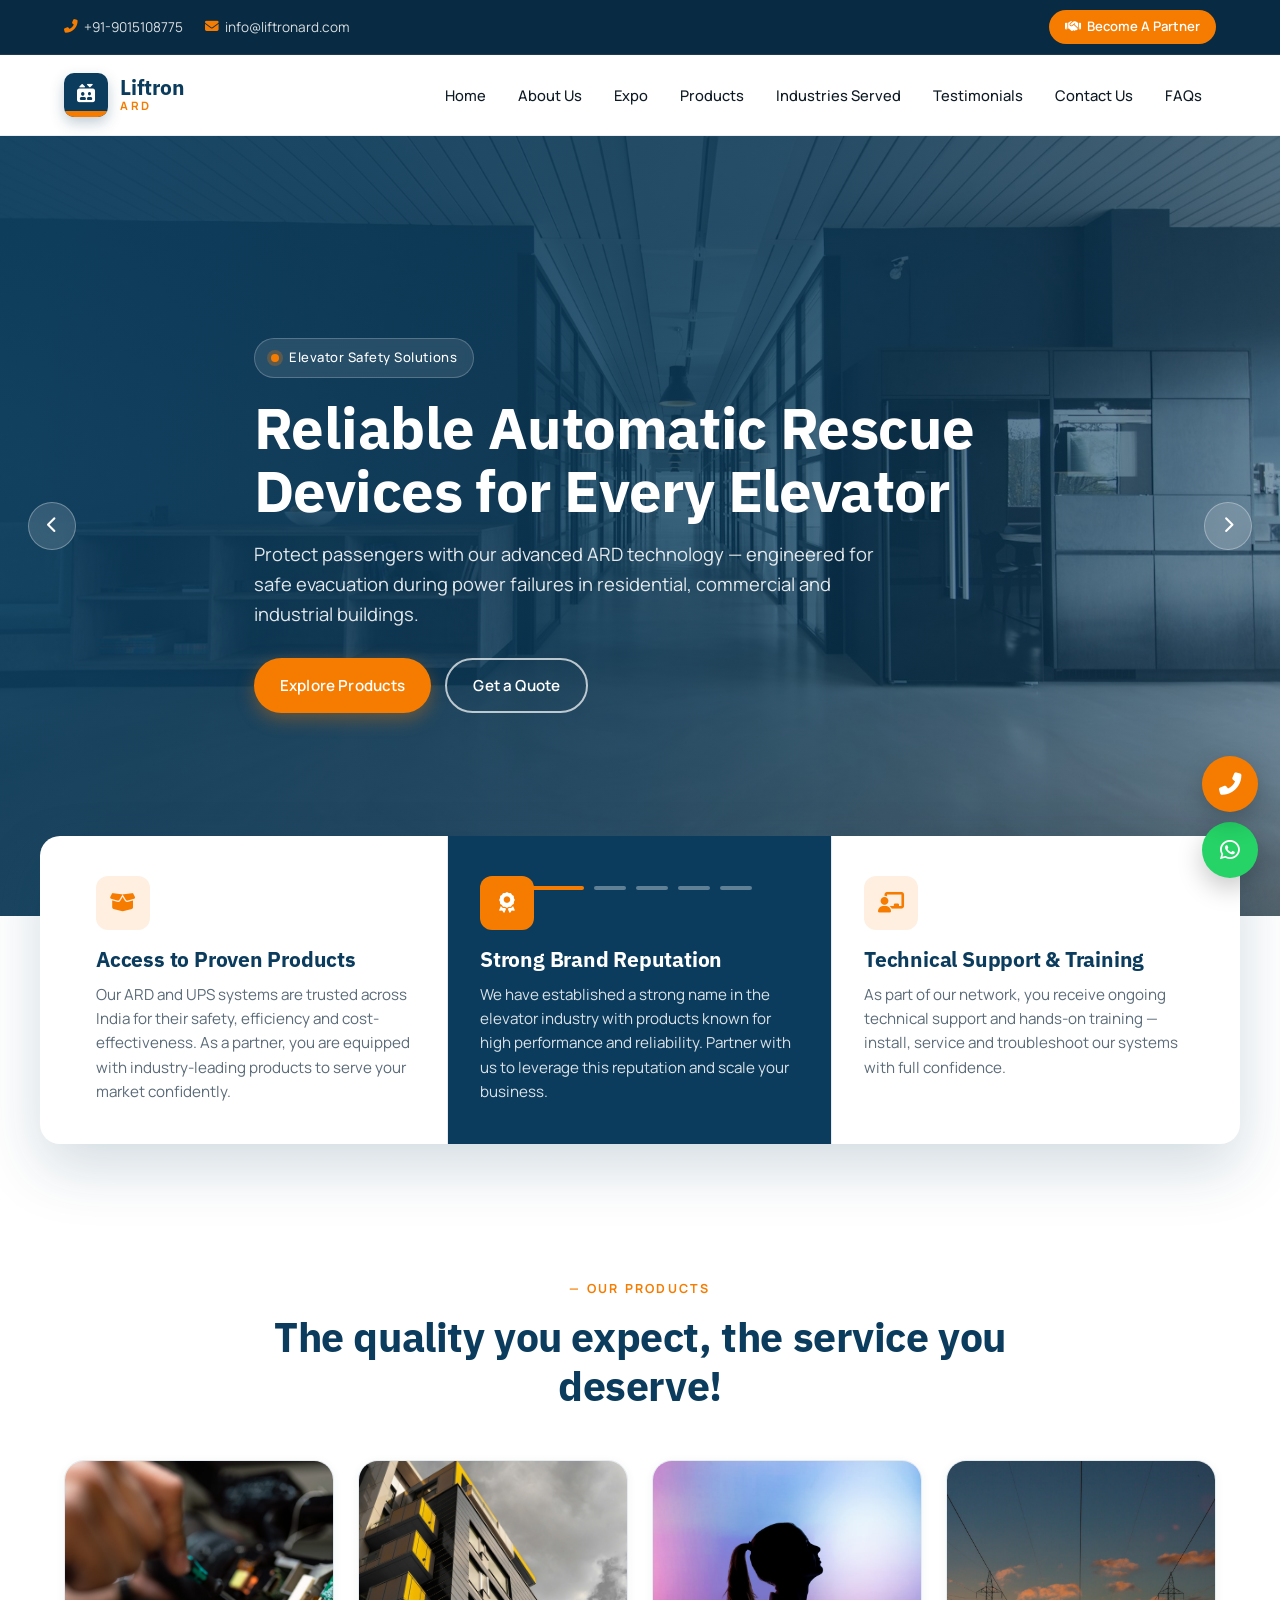
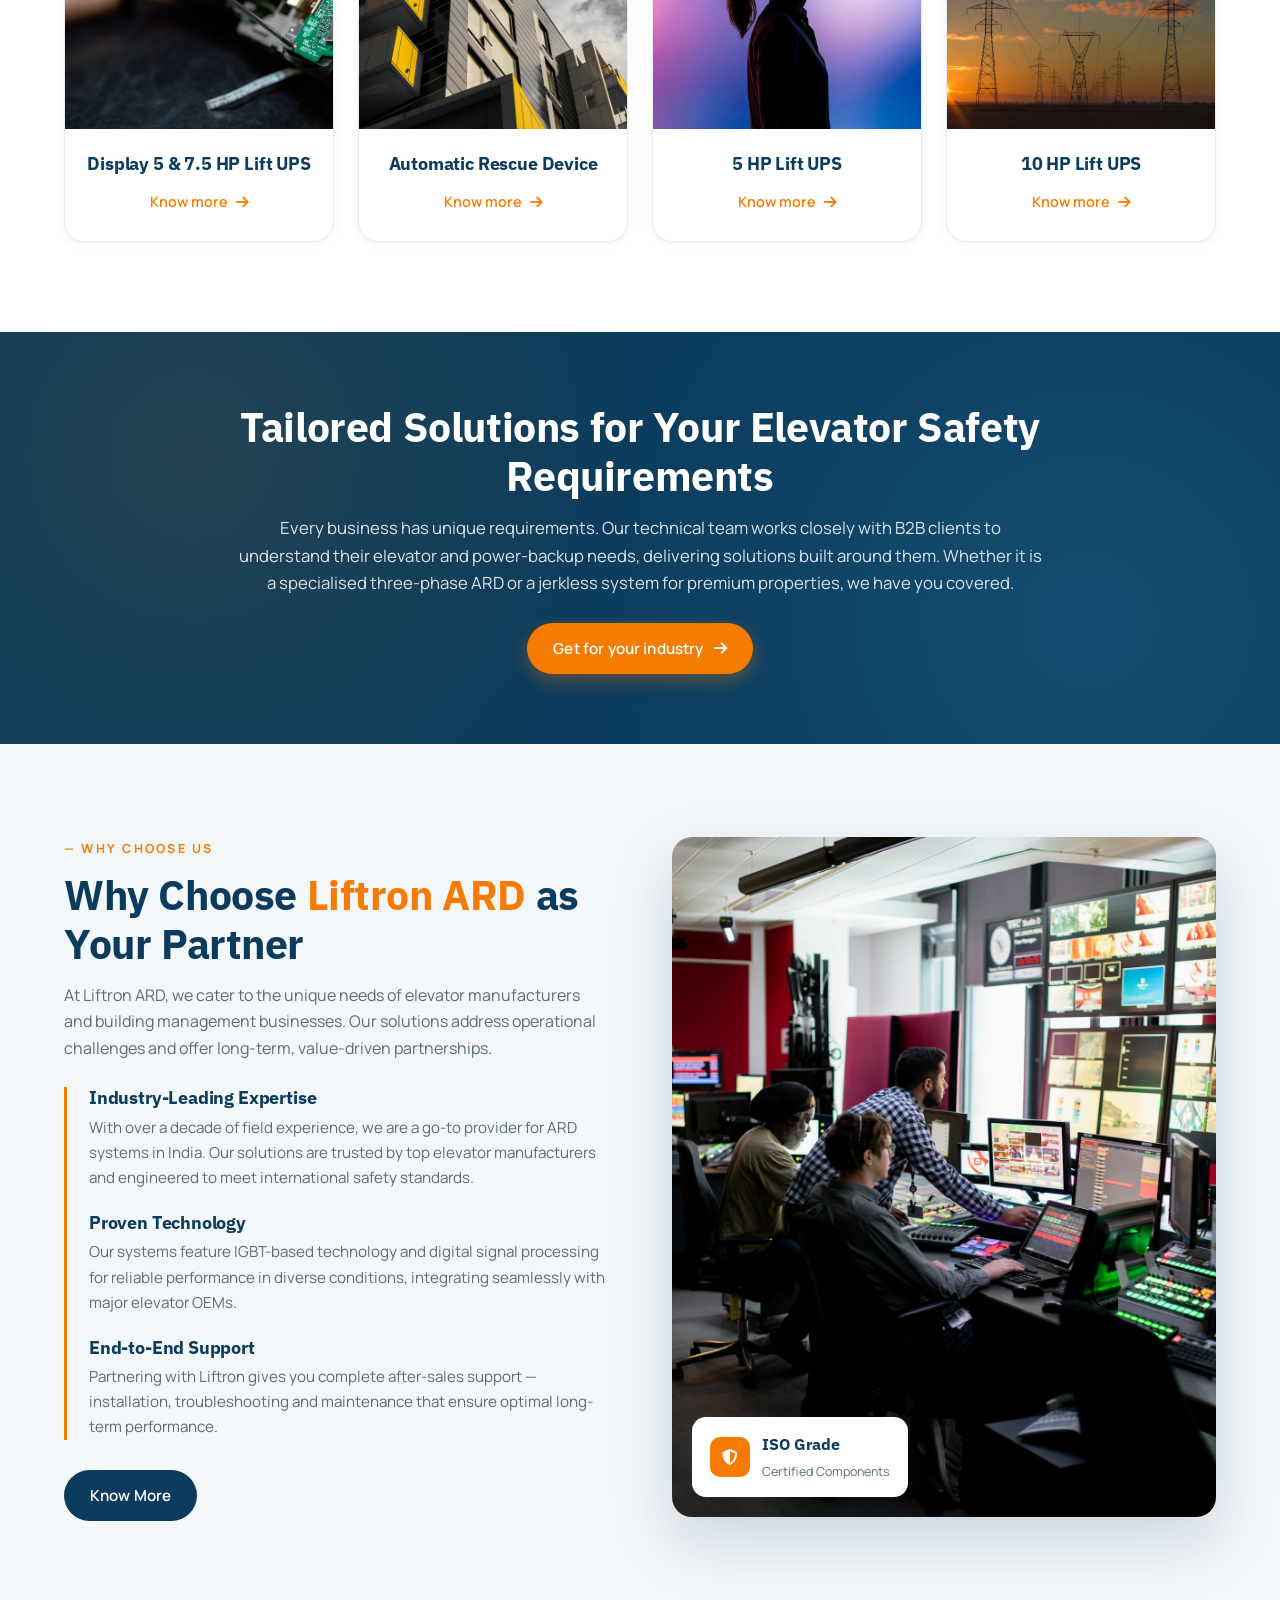
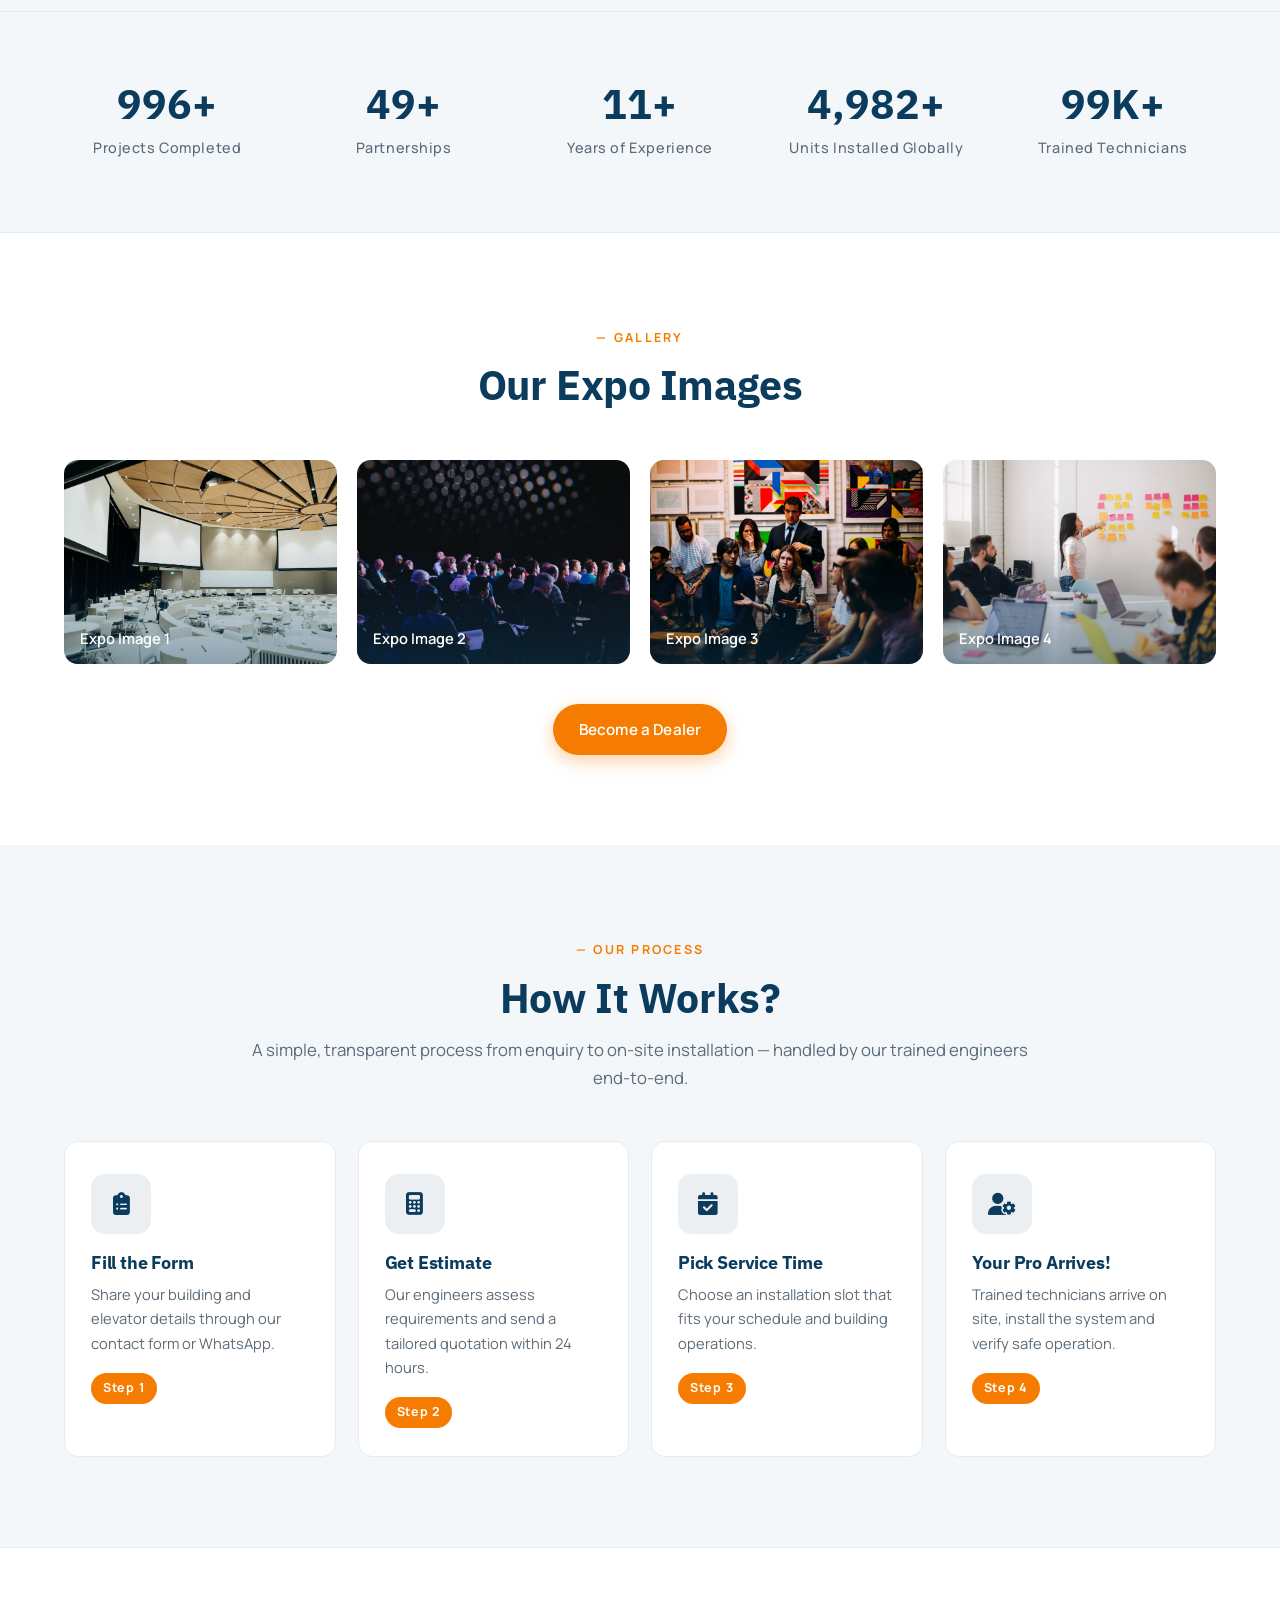
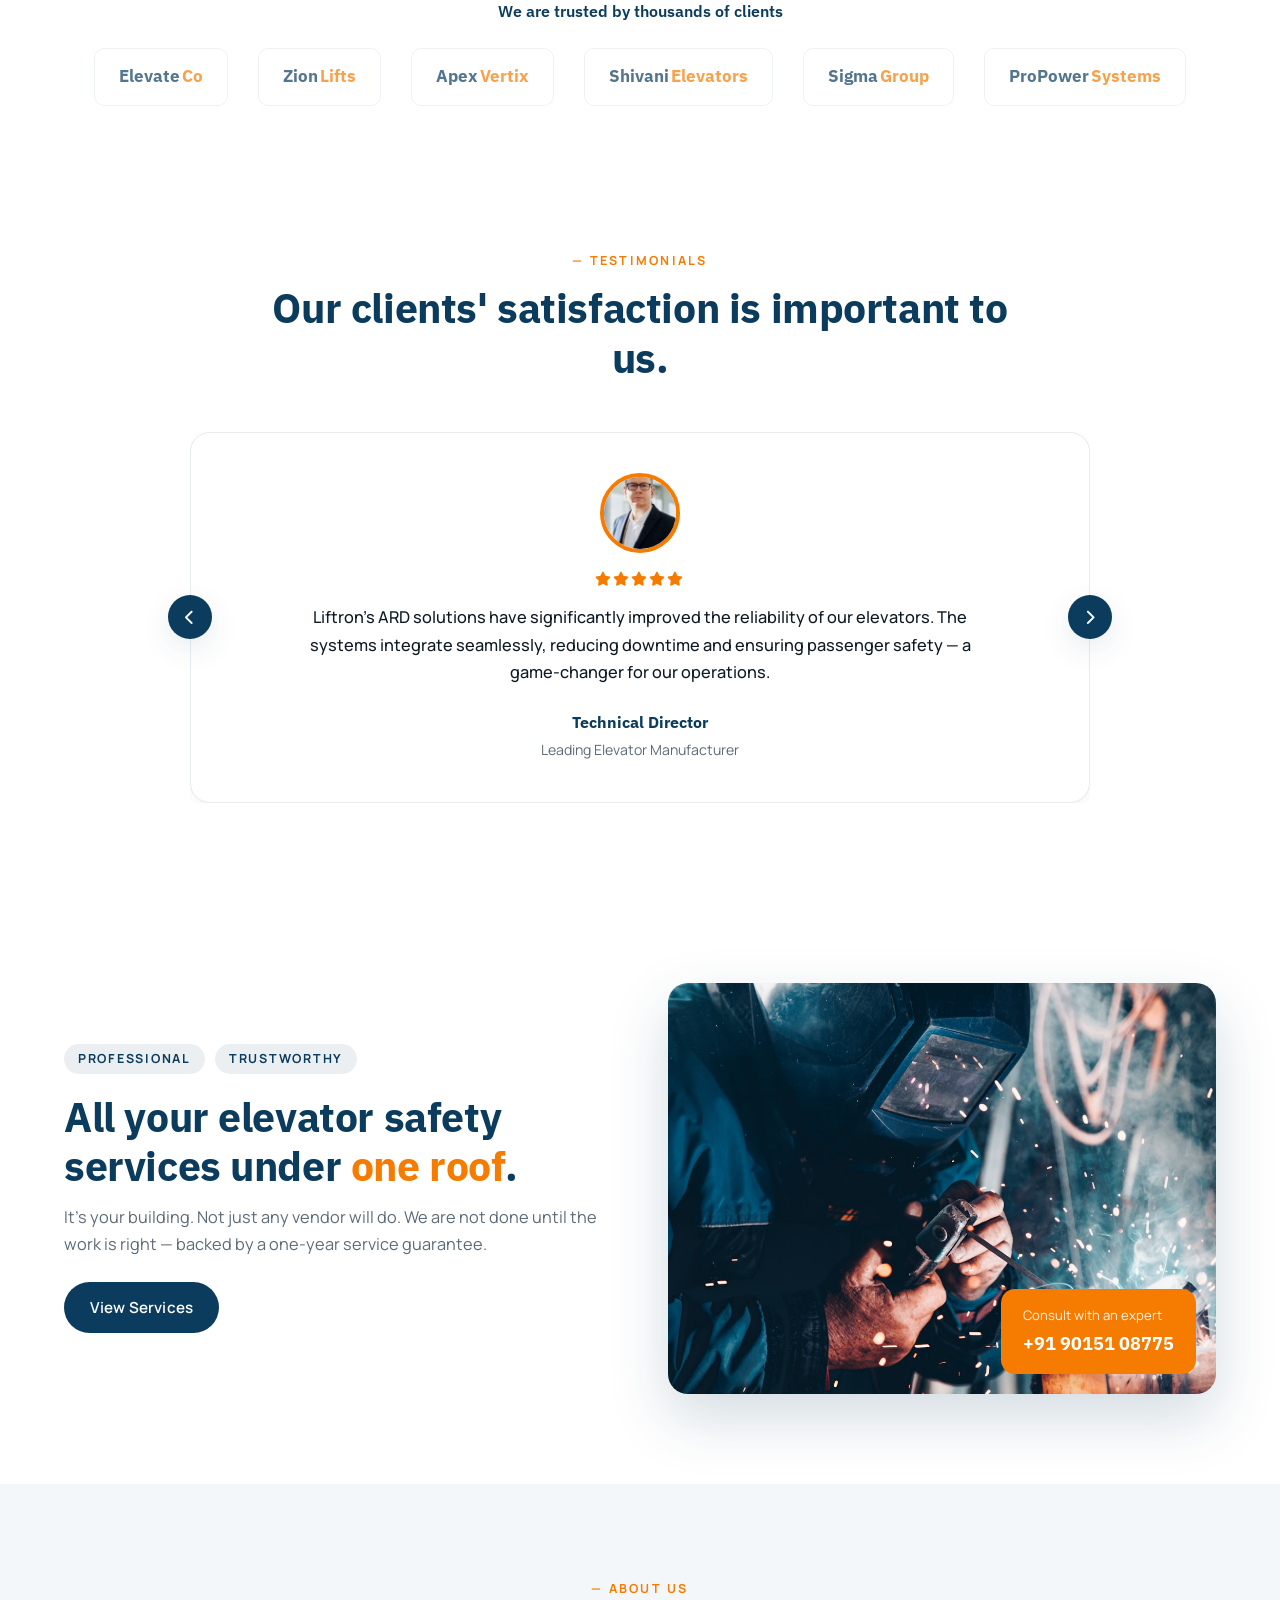
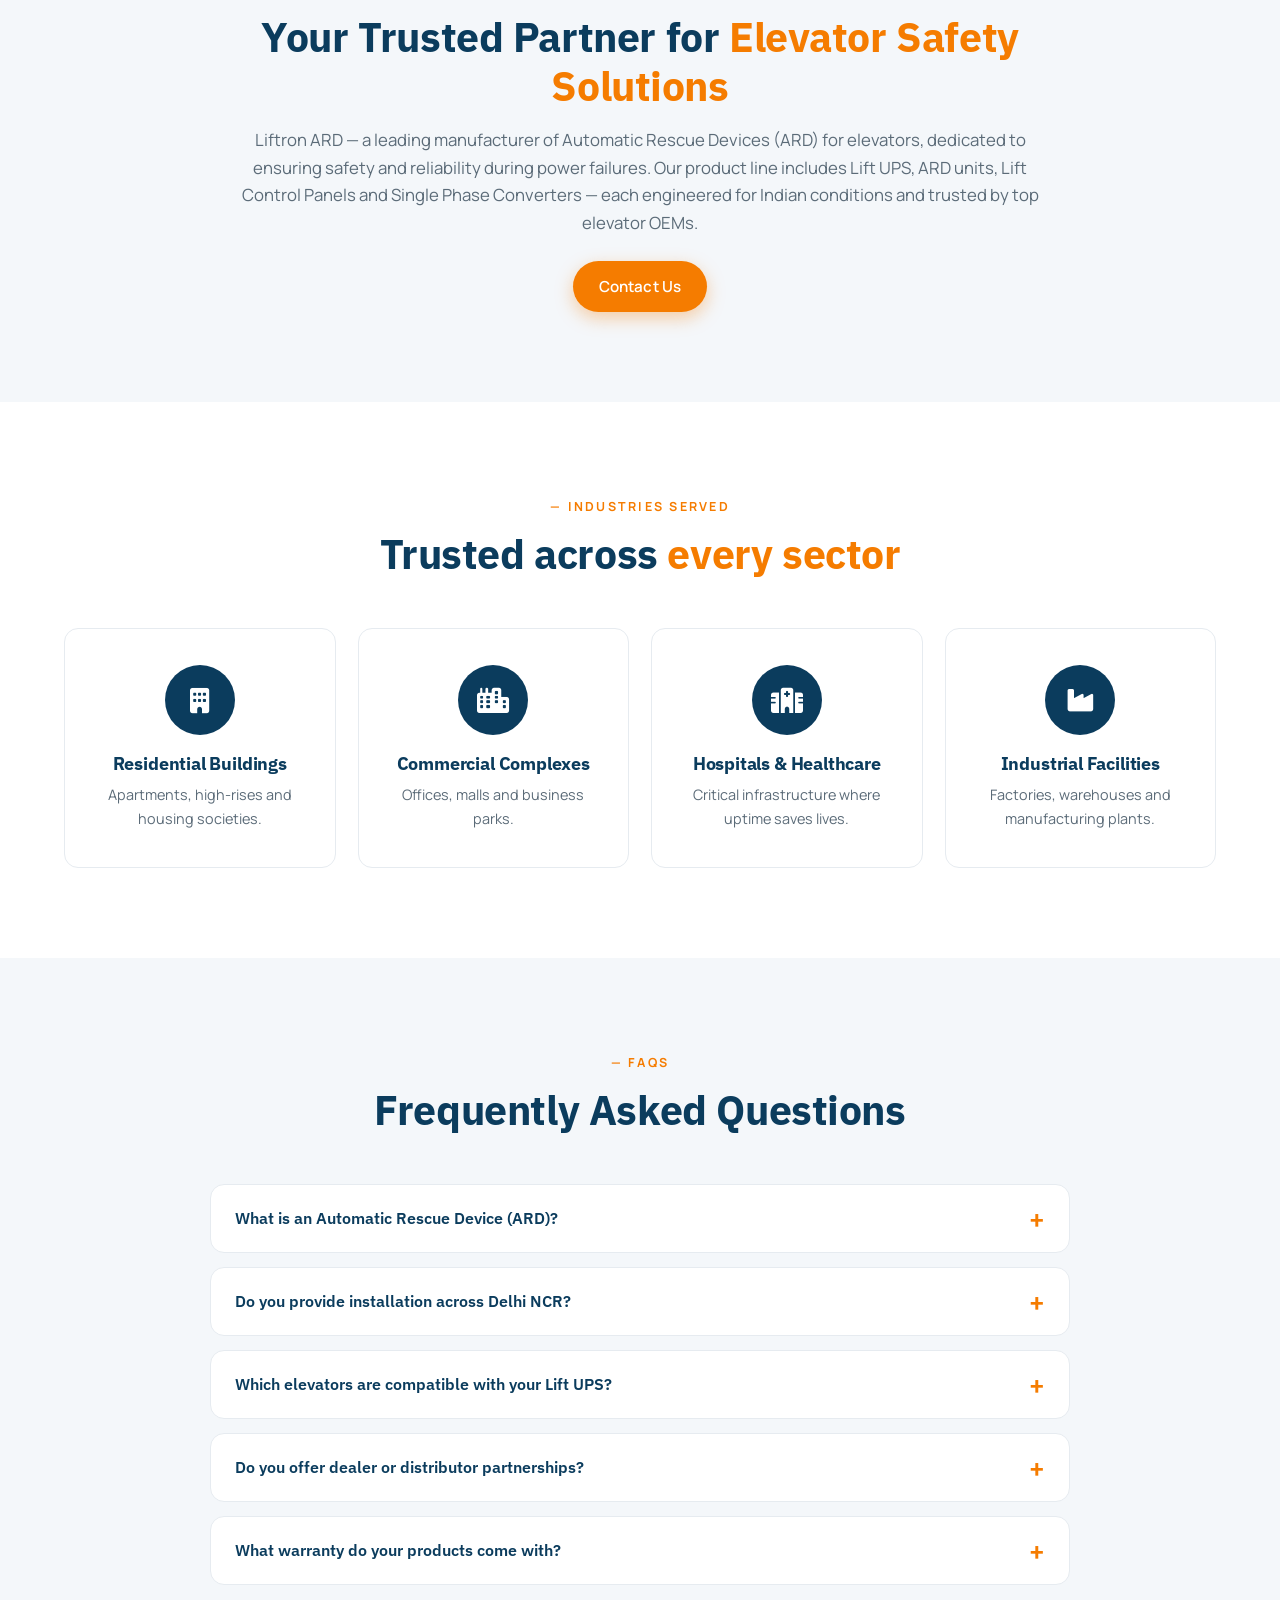
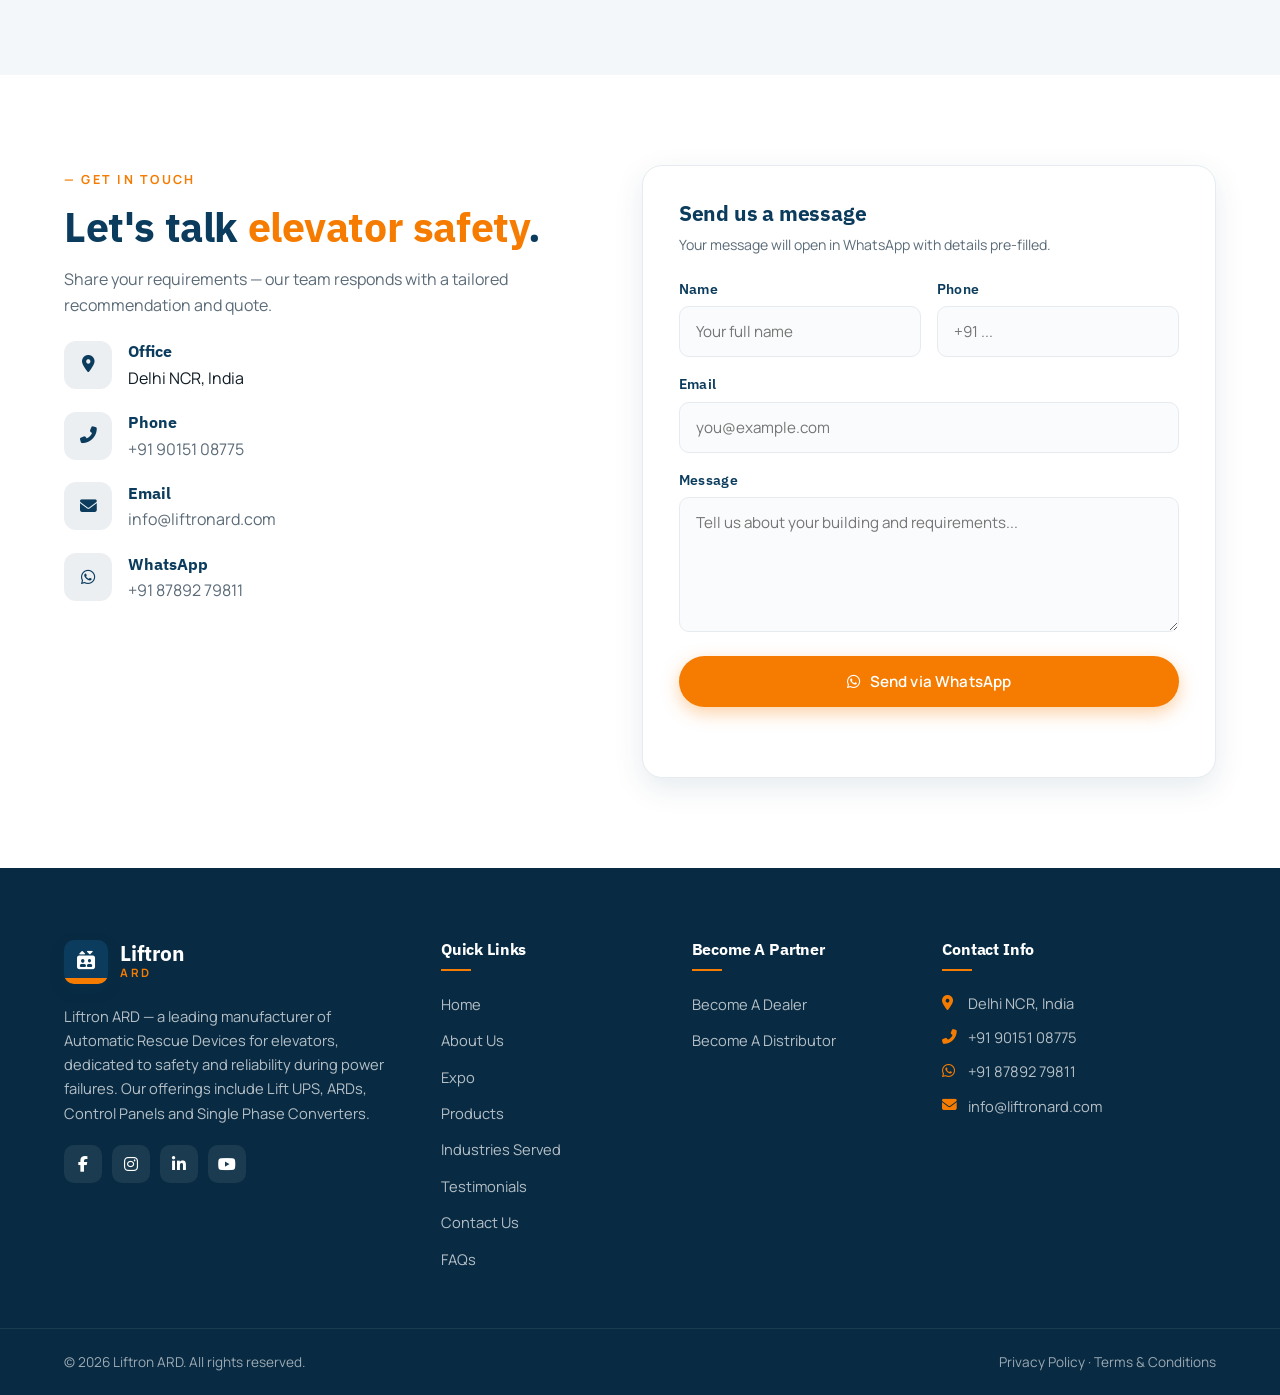
==== commit 8312754d: "auto-commit for 299cbb12-9063-4124-b9f9-8d8b6a51dbac" ====
--- a/static-site/index.html
+++ b/static-site/index.html
@@ -5,28 +5,22 @@
   <meta http-equiv="X-UA-Compatible" content="IE=edge" />
   <meta name="viewport" content="width=device-width, initial-scale=1.0" />
 
-  <!-- SEO -->
-  <title>Liftron ARD | Automatic Rescue Device & Lift UPS Systems in Delhi NCR</title>
-  <meta name="description" content="Liftron ARD offers advanced Automatic Rescue Devices (ARD), Lift UPS systems, elevator control panels & phase converters across Delhi NCR. Reliable elevator safety solutions for residential, commercial & industrial buildings." />
-  <meta name="keywords" content="ARD, Automatic Rescue Device, Lift UPS, Elevator Safety, Elevator Control Panel, Phase Converter, Delhi NCR, Liftron" />
+  <title>Liftron ARD | Automatic Rescue Devices & Lift UPS Systems</title>
+  <meta name="description" content="Liftron ARD — manufacturer of Automatic Rescue Devices, Lift UPS systems, control panels and single phase converters for elevators. Delhi NCR, India." />
+  <meta name="keywords" content="ARD, Automatic Rescue Device, Lift UPS, Elevator Safety, Control Panel, Phase Converter, Delhi NCR, Elevator Manufacturer" />
   <meta name="author" content="Liftron ARD" />
   <meta name="robots" content="index, follow" />
 
-  <!-- Open Graph -->
   <meta property="og:title" content="Liftron ARD | Elevator Safety Solutions" />
-  <meta property="og:description" content="Reliable ARD & Lift UPS systems for complete passenger safety during power failures." />
+  <meta property="og:description" content="Reliable Automatic Rescue Devices and Lift UPS systems for complete passenger safety during power failures." />
   <meta property="og:type" content="website" />
-  <meta property="og:image" content="./images/hero.jpg" />
-
-  <!-- Favicon (inline SVG) -->
+  <meta property="og:image" content="./images/slide1.jpg" />
+
   <link rel="icon" type="image/svg+xml" href="data:image/svg+xml,%3Csvg xmlns='http://www.w3.org/2000/svg' viewBox='0 0 64 64'%3E%3Crect width='64' height='64' rx='12' fill='%230B3C5D'/%3E%3Cpath d='M20 14h8v28h-8zM36 14h8v28h-8z' fill='%23F57C00'/%3E%3Cpath d='M16 46h32v4H16z' fill='%23fff'/%3E%3C/svg%3E" />
 
-  <!-- Fonts: IBM Plex Sans (headings) + Manrope (body) -->
   <link rel="preconnect" href="https://fonts.googleapis.com" />
   <link rel="preconnect" href="https://fonts.gstatic.com" crossorigin />
   <link href="https://fonts.googleapis.com/css2?family=IBM+Plex+Sans:wght@500;600;700&family=Manrope:wght@300;400;500;600;700&display=swap" rel="stylesheet" />
-
-  <!-- Font Awesome for icons -->
   <link rel="stylesheet" href="https://cdnjs.cloudflare.com/ajax/libs/font-awesome/6.5.1/css/all.min.css" />
 
   <link rel="stylesheet" href="./style.css" />
@@ -37,16 +31,16 @@
   <div class="topbar" data-testid="topbar">
     <div class="container topbar-inner">
       <div class="topbar-left">
-        <a href="tel:+919015108775" class="topbar-link" data-testid="topbar-phone"><i class="fas fa-phone-alt"></i> +91 90151 08775</a>
+        <a href="tel:+919015108775" class="topbar-link" data-testid="topbar-phone"><i class="fas fa-phone-alt"></i> +91-9015108775</a>
         <a href="mailto:info@liftronard.com" class="topbar-link" data-testid="topbar-email"><i class="fas fa-envelope"></i> info@liftronard.com</a>
       </div>
       <div class="topbar-right">
-        <span><i class="fas fa-map-marker-alt"></i> Serving Delhi NCR, India</span>
+        <a href="#contact" class="topbar-cta" data-testid="topbar-partner"><i class="fas fa-handshake"></i> Become A Partner</a>
       </div>
     </div>
   </div>
 
-  <!-- ========== NAVBAR ========== -->
+  <!-- ========== HEADER / NAV ========== -->
   <header class="navbar" id="navbar" data-testid="navbar">
     <div class="container nav-inner">
       <a href="#home" class="brand" data-testid="brand-logo">
@@ -59,13 +53,13 @@
 
       <nav class="nav-links" id="navLinks" data-testid="nav-links">
         <a href="#home" class="nav-link">Home</a>
-        <a href="#about" class="nav-link">About</a>
+        <a href="#about" class="nav-link">About Us</a>
+        <a href="#expo" class="nav-link">Expo</a>
         <a href="#products" class="nav-link">Products</a>
-        <a href="#how-it-works" class="nav-link">How It Works</a>
-        <a href="#industries" class="nav-link">Industries</a>
-        <a href="#gallery" class="nav-link">Gallery</a>
-        <a href="#contact" class="nav-link">Contact</a>
-        <a href="#contact" class="btn btn-accent nav-cta" data-testid="nav-cta-quote">Get a Quote</a>
+        <a href="#industries" class="nav-link">Industries Served</a>
+        <a href="#testimonials" class="nav-link">Testimonials</a>
+        <a href="#contact" class="nav-link">Contact Us</a>
+        <a href="#faqs" class="nav-link">FAQs</a>
       </nav>
 
       <button class="menu-toggle" id="menuToggle" aria-label="Toggle menu" data-testid="menu-toggle">
@@ -74,220 +68,380 @@
     </div>
   </header>
 
-  <!-- ========== HERO ========== -->
-  <section class="hero" id="home" data-testid="hero-section">
-    <div class="hero-bg">
-      <img src="./images/hero.jpg" alt="Modern elevator interior" />
-      <div class="hero-overlay"></div>
-    </div>
-
-    <div class="container hero-content">
-      <div class="hero-text" data-reveal>
-        <span class="eyebrow"><span class="dot"></span> Elevator Safety Specialists · Delhi NCR</span>
-        <h1 class="hero-title">Advanced ARD &amp; Elevator Safety Solutions</h1>
-        <p class="hero-sub">Reliable Automatic Rescue Devices and Lift UPS Systems for complete passenger safety during power failures.</p>
-        <p class="hero-desc">We provide high-quality elevator safety systems designed to ensure smooth operation and passenger protection in residential, commercial, and industrial buildings across Delhi NCR.</p>
-
-        <div class="hero-cta">
-          <a href="tel:+919015108775" class="btn btn-accent" data-testid="hero-call-btn">
-            <i class="fas fa-phone-alt"></i> Call Now
-          </a>
-          <a href="#contact" class="btn btn-outline-light" data-testid="hero-quote-btn">
-            <i class="fas fa-file-signature"></i> Get a Quote
-          </a>
-        </div>
-
-        <div class="hero-stats">
-          <div class="stat"><span class="stat-num" data-count="12">0</span><span class="stat-label">Years Experience</span></div>
-          <div class="stat"><span class="stat-num" data-count="500">0</span><span class="stat-label">Installations</span></div>
-          <div class="stat"><span class="stat-num" data-count="24">0</span><span class="stat-label">Hour Support</span></div>
-        </div>
-      </div>
-    </div>
-
-    <a href="#about" class="scroll-indicator" aria-label="Scroll down">
-      <span></span>
-    </a>
-  </section>
-
-  <!-- ========== ABOUT ========== -->
-  <section class="section" id="about" data-testid="about-section">
-    <div class="container about-grid">
-      <div class="about-image" data-reveal>
-        <img src="./images/about.jpg" alt="Elevator engineering and installation" />
-        <div class="about-badge">
-          <i class="fas fa-shield-halved"></i>
-          <div>
-            <strong>Certified</strong>
-            <span>ISO-grade Components</span>
-          </div>
-        </div>
-      </div>
-      <div class="about-text" data-reveal>
-        <span class="section-eyebrow">About Liftron ARD</span>
-        <h2 class="section-title">Engineering <span class="accent">safer elevator journeys</span> for every building.</h2>
-        <p>With years of experience in the elevator safety industry, we specialize in providing advanced Automatic Rescue Devices (ARD) and Lift UPS systems that ensure safe evacuation during power failures.</p>
-        <p>Our products are engineered for reliability, safety, and performance. We focus on delivering high-quality solutions along with professional installation and dependable after-sales support.</p>
-
-        <ul class="check-list">
-          <li><i class="fas fa-circle-check"></i> Certified, high-grade components</li>
-          <li><i class="fas fa-circle-check"></i> Trained installation engineers</li>
-          <li><i class="fas fa-circle-check"></i> Responsive after-sales service</li>
-          <li><i class="fas fa-circle-check"></i> Compliance with safety standards</li>
-        </ul>
-
-        <a href="#contact" class="btn btn-primary" data-testid="about-contact-btn">Talk to an Engineer <i class="fas fa-arrow-right"></i></a>
+  <!-- ========== HERO SLIDER ========== -->
+  <section class="hero-slider" id="home" data-testid="hero-slider">
+    <div class="slides" id="slides">
+      <div class="slide active">
+        <img src="./images/slide1.jpg" alt="Elevator manufacturing" />
+        <div class="slide-overlay"></div>
+        <div class="container slide-content">
+          <span class="eyebrow"><span class="dot"></span> Elevator Safety Solutions</span>
+          <h1>Reliable Automatic Rescue Devices for Every Elevator</h1>
+          <p>Protect passengers with our advanced ARD technology — engineered for safe evacuation during power failures in residential, commercial and industrial buildings.</p>
+          <div class="slide-cta">
+            <a href="#products" class="btn btn-accent">Explore Products</a>
+            <a href="#contact" class="btn btn-outline-light">Get a Quote</a>
+          </div>
+        </div>
+      </div>
+      <div class="slide">
+        <img src="./images/slide2.jpg" alt="Modern elevator interior" />
+        <div class="slide-overlay"></div>
+        <div class="container slide-content">
+          <span class="eyebrow"><span class="dot"></span> Proven Technology</span>
+          <h1>Lift UPS Systems Built for Uninterrupted Performance</h1>
+          <p>IGBT-based power backup that keeps elevators running smoothly — even during extended electricity outages.</p>
+          <div class="slide-cta">
+            <a href="#products" class="btn btn-accent">View Lift UPS</a>
+            <a href="#contact" class="btn btn-outline-light">Talk to Us</a>
+          </div>
+        </div>
+      </div>
+      <div class="slide">
+        <img src="./images/slide3.jpg" alt="High-rise building" />
+        <div class="slide-overlay"></div>
+        <div class="container slide-content">
+          <span class="eyebrow"><span class="dot"></span> Trusted Across India</span>
+          <h1>Engineering Safer Journeys in Every Building</h1>
+          <p>From residential societies to hospitals and industrial plants — our systems are trusted by leading elevator manufacturers and developers.</p>
+          <div class="slide-cta">
+            <a href="#industries" class="btn btn-accent">Industries Served</a>
+            <a href="#about" class="btn btn-outline-light">About Us</a>
+          </div>
+        </div>
+      </div>
+      <div class="slide">
+        <img src="./images/slide4.jpg" alt="Elevator engineering" />
+        <div class="slide-overlay"></div>
+        <div class="container slide-content">
+          <span class="eyebrow"><span class="dot"></span> End-to-End Support</span>
+          <h1>From Installation to Lifetime Maintenance</h1>
+          <p>Our trained engineers stand with you — installation, troubleshooting and annual service plans that keep downtime near zero.</p>
+          <div class="slide-cta">
+            <a href="#contact" class="btn btn-accent">Request Service</a>
+            <a href="#why-us" class="btn btn-outline-light">Why Choose Us</a>
+          </div>
+        </div>
+      </div>
+      <div class="slide">
+        <img src="./images/slide5.jpg" alt="Control panel" />
+        <div class="slide-overlay"></div>
+        <div class="container slide-content">
+          <span class="eyebrow"><span class="dot"></span> Partner With Us</span>
+          <h1>Grow Your Business as a Liftron Dealer</h1>
+          <p>Join our national network — access premium elevator safety products, technical training and marketing support.</p>
+          <div class="slide-cta">
+            <a href="#contact" class="btn btn-accent">Become A Partner</a>
+            <a href="#contact" class="btn btn-outline-light">Learn More</a>
+          </div>
+        </div>
+      </div>
+    </div>
+
+    <button class="slider-nav prev" id="slidePrev" aria-label="Previous slide" data-testid="slide-prev"><i class="fas fa-chevron-left"></i></button>
+    <button class="slider-nav next" id="slideNext" aria-label="Next slide" data-testid="slide-next"><i class="fas fa-chevron-right"></i></button>
+    <div class="slider-dots" id="slideDots" data-testid="slide-dots"></div>
+  </section>
+
+  <!-- ========== THREE-FEATURE STRIP ========== -->
+  <section class="feature-strip" data-testid="feature-strip">
+    <div class="container feature-strip-grid">
+      <div class="feature-block" data-reveal>
+        <div class="feature-icon"><i class="fas fa-box-open"></i></div>
+        <h3>Access to Proven Products</h3>
+        <p>Our ARD and UPS systems are trusted across India for their safety, efficiency and cost-effectiveness. As a partner, you are equipped with industry-leading products to serve your market confidently.</p>
+      </div>
+      <div class="feature-block highlighted" data-reveal>
+        <div class="feature-icon"><i class="fas fa-award"></i></div>
+        <h3>Strong Brand Reputation</h3>
+        <p>We have established a strong name in the elevator industry with products known for high performance and reliability. Partner with us to leverage this reputation and scale your business.</p>
+      </div>
+      <div class="feature-block" data-reveal>
+        <div class="feature-icon"><i class="fas fa-chalkboard-user"></i></div>
+        <h3>Technical Support & Training</h3>
+        <p>As part of our network, you receive ongoing technical support and hands-on training — install, service and troubleshoot our systems with full confidence.</p>
       </div>
     </div>
   </section>
 
   <!-- ========== PRODUCTS ========== -->
-  <section class="section section-alt" id="products" data-testid="products-section">
+  <section class="section" id="products" data-testid="products-section">
     <div class="container">
       <div class="section-head" data-reveal>
-        <span class="section-eyebrow">Products &amp; Services</span>
-        <h2 class="section-title">Complete <span class="accent">elevator safety</span> product range</h2>
-        <p class="section-lead">Purpose-built equipment that keeps elevators running and passengers safe — even when the power doesn't.</p>
+        <span class="section-eyebrow">— Our Products</span>
+        <h2 class="section-title">The quality you expect, the service you deserve!</h2>
       </div>
 
       <div class="products-grid">
-        <article class="product-card" data-reveal data-testid="product-ard">
-          <div class="product-media">
-            <img src="./images/ard.jpg" alt="Automatic Rescue Device" />
-            <span class="product-tag">01</span>
-          </div>
+        <article class="product-card" data-reveal data-testid="product-1">
+          <div class="product-media"><img src="./images/ups.jpg" alt="Display 5 and 7.5 HP" /></div>
           <div class="product-body">
-            <h3>ARD <small>(Automatic Rescue Device)</small></h3>
-            <p>Automatically moves the elevator to the nearest floor during a power failure and opens the doors safely to prevent passenger entrapment.</p>
-            <a href="#contact" class="product-link">Enquire <i class="fas fa-arrow-right"></i></a>
+            <h3>Display 5 &amp; 7.5 HP Lift UPS</h3>
+            <p>High-capacity UPS unit with digital display, suited for medium-load elevators across commercial buildings.</p>
+            <a href="#contact" class="product-link">Know more <i class="fas fa-arrow-right"></i></a>
           </div>
         </article>
 
-        <article class="product-card" data-reveal data-testid="product-ups">
-          <div class="product-media">
-            <img src="./images/ups.jpg" alt="Lift UPS System" />
-            <span class="product-tag">02</span>
-          </div>
+        <article class="product-card" data-reveal data-testid="product-2">
+          <div class="product-media"><img src="./images/ard.jpg" alt="Automatic Rescue Device" /></div>
           <div class="product-body">
-            <h3>Lift UPS System</h3>
-            <p>Provides uninterrupted power supply to elevators, ensuring safe and smooth operation during electricity outages.</p>
-            <a href="#contact" class="product-link">Enquire <i class="fas fa-arrow-right"></i></a>
+            <h3>Automatic Rescue Device</h3>
+            <p>Our flagship ARD — detects power failures instantly and safely moves the elevator to the nearest floor.</p>
+            <a href="#contact" class="product-link">Know more <i class="fas fa-arrow-right"></i></a>
           </div>
         </article>
 
-        <article class="product-card" data-reveal data-testid="product-panel">
-          <div class="product-media">
-            <img src="./images/panel.jpg" alt="Elevator Control Panel" />
-            <span class="product-tag">03</span>
-          </div>
+        <article class="product-card" data-reveal data-testid="product-3">
+          <div class="product-media"><img src="./images/panel.jpg" alt="5 HP Lift UPS" /></div>
           <div class="product-body">
-            <h3>Elevator Control Panels</h3>
-            <p>Advanced control systems designed for efficient lift operation, safety monitoring, and seamless performance.</p>
-            <a href="#contact" class="product-link">Enquire <i class="fas fa-arrow-right"></i></a>
+            <h3>5 HP Lift UPS</h3>
+            <p>Compact, reliable power backup ideal for residential elevators and low-traffic installations.</p>
+            <a href="#contact" class="product-link">Know more <i class="fas fa-arrow-right"></i></a>
           </div>
         </article>
 
-        <article class="product-card" data-reveal data-testid="product-phase">
-          <div class="product-media">
-            <img src="./images/phase.jpg" alt="Phase Converter" />
-            <span class="product-tag">04</span>
-          </div>
+        <article class="product-card" data-reveal data-testid="product-4">
+          <div class="product-media"><img src="./images/phase.jpg" alt="10 HP Lift UPS" /></div>
           <div class="product-body">
-            <h3>Phase Converters</h3>
-            <p>Ensures stable and balanced power supply required for elevator systems.</p>
-            <a href="#contact" class="product-link">Enquire <i class="fas fa-arrow-right"></i></a>
+            <h3>10 HP Lift UPS</h3>
+            <p>Heavy-duty system engineered for high-rise buildings and industrial facilities with high passenger traffic.</p>
+            <a href="#contact" class="product-link">Know more <i class="fas fa-arrow-right"></i></a>
           </div>
         </article>
       </div>
     </div>
   </section>
 
+  <!-- ========== TAILORED SOLUTIONS ========== -->
+  <section class="tailored" data-testid="tailored-section">
+    <div class="container tailored-inner" data-reveal>
+      <h2>Tailored Solutions for Your Elevator Safety Requirements</h2>
+      <p>Every business has unique requirements. Our technical team works closely with B2B clients to understand their elevator and power-backup needs, delivering solutions built around them. Whether it is a specialised three-phase ARD or a jerkless system for premium properties, we have you covered.</p>
+      <a href="#industries" class="btn btn-accent" data-testid="tailored-cta">Get for your industry <i class="fas fa-arrow-right"></i></a>
+    </div>
+  </section>
+
   <!-- ========== WHY CHOOSE US ========== -->
-  <section class="section" id="why-us" data-testid="why-section">
+  <section class="section section-alt" id="why-us" data-testid="why-section">
+    <div class="container why-grid">
+      <div class="why-text" data-reveal>
+        <span class="section-eyebrow">— Why Choose Us</span>
+        <h2 class="section-title">Why Choose <span class="accent">Liftron ARD</span> as Your Partner</h2>
+        <p class="why-intro">At Liftron ARD, we cater to the unique needs of elevator manufacturers and building management businesses. Our solutions address operational challenges and offer long-term, value-driven partnerships.</p>
+
+        <div class="why-list">
+          <div class="why-item">
+            <h4>Industry-Leading Expertise</h4>
+            <p>With over a decade of field experience, we are a go-to provider for ARD systems in India. Our solutions are trusted by top elevator manufacturers and engineered to meet international safety standards.</p>
+          </div>
+          <div class="why-item">
+            <h4>Proven Technology</h4>
+            <p>Our systems feature IGBT-based technology and digital signal processing for reliable performance in diverse conditions, integrating seamlessly with major elevator OEMs.</p>
+          </div>
+          <div class="why-item">
+            <h4>End-to-End Support</h4>
+            <p>Partnering with Liftron gives you complete after-sales support — installation, troubleshooting and maintenance that ensure optimal long-term performance.</p>
+          </div>
+        </div>
+
+        <a href="#about" class="btn btn-primary" data-testid="why-more-btn">Know More</a>
+      </div>
+      <div class="why-image" data-reveal>
+        <img src="./images/whyus.jpg" alt="Elevator engineer at work" />
+        <div class="why-badge">
+          <i class="fas fa-shield-halved"></i>
+          <div><strong>ISO Grade</strong><span>Certified Components</span></div>
+        </div>
+      </div>
+    </div>
+  </section>
+
+  <!-- ========== STATS COUNTERS ========== -->
+  <section class="stats" data-testid="stats-section">
+    <div class="container stats-grid">
+      <div class="stat-item" data-reveal>
+        <div class="stat-num"><span data-count="1000">0</span>+</div>
+        <div class="stat-label">Projects Completed</div>
+      </div>
+      <div class="stat-item" data-reveal>
+        <div class="stat-num"><span data-count="50">0</span>+</div>
+        <div class="stat-label">Partnerships</div>
+      </div>
+      <div class="stat-item" data-reveal>
+        <div class="stat-num"><span data-count="12">0</span>+</div>
+        <div class="stat-label">Years of Experience</div>
+      </div>
+      <div class="stat-item" data-reveal>
+        <div class="stat-num"><span data-count="5000">0</span>+</div>
+        <div class="stat-label">Units Installed Globally</div>
+      </div>
+      <div class="stat-item" data-reveal>
+        <div class="stat-num"><span data-count="100">0</span>K+</div>
+        <div class="stat-label">Trained Technicians</div>
+      </div>
+    </div>
+  </section>
+
+  <!-- ========== EXPO GALLERY ========== -->
+  <section class="section" id="expo" data-testid="expo-section">
     <div class="container">
       <div class="section-head" data-reveal>
-        <span class="section-eyebrow">Why Choose Us</span>
-        <h2 class="section-title">Built on <span class="accent">trust</span>, engineered for <span class="accent">reliability</span></h2>
-      </div>
-
-      <div class="why-grid">
-        <div class="why-card" data-reveal>
-          <div class="why-icon"><i class="fas fa-user-gear"></i></div>
-          <h4>Experienced Professionals</h4>
-          <p>Trained engineers with deep field expertise in elevator safety systems.</p>
-        </div>
-        <div class="why-card" data-reveal>
-          <div class="why-icon"><i class="fas fa-certificate"></i></div>
-          <h4>High-Quality Certified Products</h4>
-          <p>Components that meet industry-grade safety and performance standards.</p>
-        </div>
-        <div class="why-card" data-reveal>
-          <div class="why-icon"><i class="fas fa-bolt"></i></div>
-          <h4>Quick Installation &amp; Service</h4>
-          <p>Prompt on-site deployment with minimal disruption to your building.</p>
-        </div>
-        <div class="why-card" data-reveal>
-          <div class="why-icon"><i class="fas fa-shield-halved"></i></div>
-          <h4>Reliable Performance</h4>
-          <p>Systems engineered to perform consistently — power cut or not.</p>
-        </div>
-        <div class="why-card" data-reveal>
-          <div class="why-icon"><i class="fas fa-location-dot"></i></div>
-          <h4>Serving Delhi NCR</h4>
-          <p>Local presence, fast response, and support across the region.</p>
-        </div>
-        <div class="why-card" data-reveal>
-          <div class="why-icon"><i class="fas fa-headset"></i></div>
-          <h4>Dependable Support</h4>
-          <p>Responsive after-sales service that keeps your lifts running.</p>
-        </div>
-      </div>
-    </div>
-  </section>
-
-  <!-- ========== HOW ARD WORKS ========== -->
-  <section class="section section-dark" id="how-it-works" data-testid="how-section">
+        <span class="section-eyebrow">— Gallery</span>
+        <h2 class="section-title">Our Expo Images</h2>
+      </div>
+
+      <div class="expo-grid">
+        <a href="./images/expo1.jpg" class="expo-item" data-reveal><img src="./images/expo1.jpg" alt="Expo 1" /><span class="expo-caption">Expo Image 1</span></a>
+        <a href="./images/expo2.jpg" class="expo-item" data-reveal><img src="./images/expo2.jpg" alt="Expo 2" /><span class="expo-caption">Expo Image 2</span></a>
+        <a href="./images/expo3.jpg" class="expo-item" data-reveal><img src="./images/expo3.jpg" alt="Expo 3" /><span class="expo-caption">Expo Image 3</span></a>
+        <a href="./images/expo4.jpg" class="expo-item" data-reveal><img src="./images/expo4.jpg" alt="Expo 4" /><span class="expo-caption">Expo Image 4</span></a>
+      </div>
+
+      <div class="expo-cta" data-reveal>
+        <a href="#contact" class="btn btn-accent" data-testid="expo-cta">Become a Dealer</a>
+      </div>
+    </div>
+  </section>
+
+  <!-- ========== HOW IT WORKS ========== -->
+  <section class="section section-alt" id="how-it-works" data-testid="how-section">
     <div class="container">
-      <div class="section-head section-head-light" data-reveal>
-        <span class="section-eyebrow light">How ARD Works</span>
-        <h2 class="section-title light">From <span class="accent">power cut</span> to <span class="accent">safe exit</span> — in seconds</h2>
-        <p class="section-lead light">Our Automatic Rescue Device reacts instantly the moment mains power is lost.</p>
-      </div>
-
-      <div class="steps">
-        <div class="step" data-reveal>
-          <div class="step-num">01</div>
-          <div class="step-body">
-            <h4>Power Failure Detected</h4>
-            <p>Power failure is detected instantly.</p>
-          </div>
-          <div class="step-icon"><i class="fas fa-plug-circle-xmark"></i></div>
-        </div>
-        <div class="step" data-reveal>
-          <div class="step-num">02</div>
-          <div class="step-body">
-            <h4>Battery Backup Activates</h4>
-            <p>Battery backup activates automatically.</p>
-          </div>
-          <div class="step-icon"><i class="fas fa-car-battery"></i></div>
-        </div>
-        <div class="step" data-reveal>
-          <div class="step-num">03</div>
-          <div class="step-body">
-            <h4>Moves to Nearest Floor</h4>
-            <p>Elevator moves to the nearest floor safely.</p>
-          </div>
-          <div class="step-icon"><i class="fas fa-elevator"></i></div>
-        </div>
-        <div class="step" data-reveal>
-          <div class="step-num">04</div>
-          <div class="step-body">
-            <h4>Doors Open Safely</h4>
-            <p>Doors open to allow passengers to exit.</p>
-          </div>
-          <div class="step-icon"><i class="fas fa-door-open"></i></div>
-        </div>
-      </div>
+      <div class="section-head" data-reveal>
+        <span class="section-eyebrow">— Our Process</span>
+        <h2 class="section-title">How It Works?</h2>
+        <p class="section-lead">A simple, transparent process from enquiry to on-site installation — handled by our trained engineers end-to-end.</p>
+      </div>
+
+      <div class="steps-grid">
+        <div class="step-card" data-reveal>
+          <div class="step-icon"><i class="fas fa-clipboard-list"></i></div>
+          <h4>Fill the Form</h4>
+          <p>Share your building and elevator details through our contact form or WhatsApp.</p>
+          <span class="step-badge">Step 1</span>
+        </div>
+        <div class="step-card" data-reveal>
+          <div class="step-icon"><i class="fas fa-calculator"></i></div>
+          <h4>Get Estimate</h4>
+          <p>Our engineers assess requirements and send a tailored quotation within 24 hours.</p>
+          <span class="step-badge">Step 2</span>
+        </div>
+        <div class="step-card" data-reveal>
+          <div class="step-icon"><i class="fas fa-calendar-check"></i></div>
+          <h4>Pick Service Time</h4>
+          <p>Choose an installation slot that fits your schedule and building operations.</p>
+          <span class="step-badge">Step 3</span>
+        </div>
+        <div class="step-card" data-reveal>
+          <div class="step-icon"><i class="fas fa-user-gear"></i></div>
+          <h4>Your Pro Arrives!</h4>
+          <p>Trained technicians arrive on site, install the system and verify safe operation.</p>
+          <span class="step-badge">Step 4</span>
+        </div>
+      </div>
+    </div>
+  </section>
+
+  <!-- ========== TRUSTED LOGOS ========== -->
+  <section class="logos" data-testid="logos-section">
+    <div class="container">
+      <p class="logos-title">We are trusted by thousands of clients</p>
+      <div class="logos-row">
+        <div class="logo-item">Elevate<span>Co</span></div>
+        <div class="logo-item">Zion<span>Lifts</span></div>
+        <div class="logo-item">Apex<span>Vertix</span></div>
+        <div class="logo-item">Shivani<span>Elevators</span></div>
+        <div class="logo-item">Sigma<span>Group</span></div>
+        <div class="logo-item">ProPower<span>Systems</span></div>
+      </div>
+    </div>
+  </section>
+
+  <!-- ========== TESTIMONIALS ========== -->
+  <section class="section" id="testimonials" data-testid="testimonials-section">
+    <div class="container">
+      <div class="section-head" data-reveal>
+        <span class="section-eyebrow">— Testimonials</span>
+        <h2 class="section-title">Our clients' satisfaction is important to us.</h2>
+      </div>
+
+      <div class="testimonial-slider" id="testimonialSlider">
+        <div class="testimonial-track" id="testimonialTrack">
+          <figure class="t-card">
+            <div class="t-avatar"><img src="./images/avatar1.jpg" alt="Technical Director" /></div>
+            <div class="t-stars"><i class="fas fa-star"></i><i class="fas fa-star"></i><i class="fas fa-star"></i><i class="fas fa-star"></i><i class="fas fa-star"></i></div>
+            <blockquote>Liftron's ARD solutions have significantly improved the reliability of our elevators. The systems integrate seamlessly, reducing downtime and ensuring passenger safety — a game-changer for our operations.</blockquote>
+            <figcaption>
+              <strong>Technical Director</strong>
+              <span>Leading Elevator Manufacturer</span>
+            </figcaption>
+          </figure>
+
+          <figure class="t-card">
+            <div class="t-avatar"><img src="./images/avatar2.jpg" alt="Project Manager" /></div>
+            <div class="t-stars"><i class="fas fa-star"></i><i class="fas fa-star"></i><i class="fas fa-star"></i><i class="fas fa-star"></i><i class="fas fa-star"></i></div>
+            <blockquote>Partnering with Liftron has added tremendous value to our projects. Product quality and responsive support make them a trusted supplier — our clients appreciate the added safety their solutions provide.</blockquote>
+            <figcaption>
+              <strong>Project Manager</strong>
+              <span>Construction &amp; Development Firm</span>
+            </figcaption>
+          </figure>
+
+          <figure class="t-card">
+            <div class="t-avatar"><img src="./images/avatar3.jpg" alt="Head of Facilities" /></div>
+            <div class="t-stars"><i class="fas fa-star"></i><i class="fas fa-star"></i><i class="fas fa-star"></i><i class="fas fa-star"></i><i class="fas fa-star"></i></div>
+            <blockquote>The performance and consistency of their rescue devices is outstanding. Their commitment to innovation and customer service helped us exceed our safety targets — an essential partner for us.</blockquote>
+            <figcaption>
+              <strong>Head of Facilities Management</strong>
+              <span>Commercial Real Estate Group</span>
+            </figcaption>
+          </figure>
+
+          <figure class="t-card">
+            <div class="t-avatar"><img src="./images/avatar4.jpg" alt="Procurement Manager" /></div>
+            <div class="t-stars"><i class="fas fa-star"></i><i class="fas fa-star"></i><i class="fas fa-star"></i><i class="fas fa-star"></i><i class="fas fa-star"></i></div>
+            <blockquote>We chose Liftron for their state-of-the-art technology and have not been disappointed. Products are cost-effective and highly reliable — vital for our large-scale installations across multiple sites.</blockquote>
+            <figcaption>
+              <strong>Procurement Manager</strong>
+              <span>National Building Contractor</span>
+            </figcaption>
+          </figure>
+        </div>
+
+        <button class="t-nav prev" id="tPrev" aria-label="Previous"><i class="fas fa-chevron-left"></i></button>
+        <button class="t-nav next" id="tNext" aria-label="Next"><i class="fas fa-chevron-right"></i></button>
+      </div>
+    </div>
+  </section>
+
+  <!-- ========== SERVICES CTA STRIP ========== -->
+  <section class="services-cta" data-testid="services-cta">
+    <div class="container services-cta-grid">
+      <div class="services-cta-left" data-reveal>
+        <div class="cta-tags">
+          <span>Professional</span>
+          <span>Trustworthy</span>
+        </div>
+        <h2>All your elevator safety services under <span class="accent">one roof</span>.</h2>
+        <p>It's your building. Not just any vendor will do. We are not done until the work is right — backed by a one-year service guarantee.</p>
+        <a href="#products" class="btn btn-primary">View Services</a>
+      </div>
+      <div class="services-cta-right" data-reveal>
+        <img src="./images/services-cta.jpg" alt="Technician installing equipment" />
+        <div class="cta-call-card">
+          <span>Consult with an expert</span>
+          <a href="tel:+919015108775">+91 90151 08775</a>
+        </div>
+      </div>
+    </div>
+  </section>
+
+  <!-- ========== ABOUT (brief anchor for nav) ========== -->
+  <section class="section section-alt" id="about" data-testid="about-section">
+    <div class="container about-inner" data-reveal>
+      <span class="section-eyebrow">— About Us</span>
+      <h2 class="section-title">Your Trusted Partner for <span class="accent">Elevator Safety Solutions</span></h2>
+      <p>Liftron ARD — a leading manufacturer of Automatic Rescue Devices (ARD) for elevators, dedicated to ensuring safety and reliability during power failures. Our product line includes Lift UPS, ARD units, Lift Control Panels and Single Phase Converters — each engineered for Indian conditions and trusted by top elevator OEMs.</p>
+      <a href="#contact" class="btn btn-accent">Contact Us</a>
     </div>
   </section>
 
@@ -295,20 +449,19 @@
   <section class="section" id="industries" data-testid="industries-section">
     <div class="container">
       <div class="section-head" data-reveal>
-        <span class="section-eyebrow">Industries Served</span>
+        <span class="section-eyebrow">— Industries Served</span>
         <h2 class="section-title">Trusted across <span class="accent">every sector</span></h2>
       </div>
-
       <div class="industries-grid">
         <div class="industry-card" data-reveal>
           <div class="industry-icon"><i class="fas fa-building"></i></div>
           <h4>Residential Buildings</h4>
-          <p>Apartments, high-rises, and housing societies.</p>
+          <p>Apartments, high-rises and housing societies.</p>
         </div>
         <div class="industry-card" data-reveal>
           <div class="industry-icon"><i class="fas fa-city"></i></div>
           <h4>Commercial Complexes</h4>
-          <p>Offices, malls, and business parks.</p>
+          <p>Offices, malls and business parks.</p>
         </div>
         <div class="industry-card" data-reveal>
           <div class="industry-icon"><i class="fas fa-hospital"></i></div>
@@ -318,91 +471,41 @@
         <div class="industry-card" data-reveal>
           <div class="industry-icon"><i class="fas fa-industry"></i></div>
           <h4>Industrial Facilities</h4>
-          <p>Factories, warehouses, and manufacturing plants.</p>
-        </div>
-      </div>
-    </div>
-  </section>
-
-  <!-- ========== GALLERY ========== -->
-  <section class="section section-alt" id="gallery" data-testid="gallery-section">
+          <p>Factories, warehouses and manufacturing plants.</p>
+        </div>
+      </div>
+    </div>
+  </section>
+
+  <!-- ========== FAQs ========== -->
+  <section class="section section-alt" id="faqs" data-testid="faqs-section">
     <div class="container">
       <div class="section-head" data-reveal>
-        <span class="section-eyebrow">Our Work</span>
-        <h2 class="section-title">Installations &amp; <span class="accent">on-site gallery</span></h2>
-      </div>
-
-      <div class="gallery-grid">
-        <div class="gallery-item" data-reveal><img src="./images/gallery1.jpg" alt="Elevator installation" /></div>
-        <div class="gallery-item" data-reveal><img src="./images/gallery2.jpg" alt="Modern elevator" /></div>
-        <div class="gallery-item" data-reveal><img src="./images/gallery3.jpg" alt="Elevator shaft" /></div>
-        <div class="gallery-item" data-reveal><img src="./images/gallery4.jpg" alt="Commercial elevator" /></div>
-        <div class="gallery-item" data-reveal><img src="./images/panel.jpg" alt="Control panel" /></div>
-        <div class="gallery-item" data-reveal><img src="./images/ups.jpg" alt="UPS system" /></div>
-      </div>
-    </div>
-  </section>
-
-  <!-- ========== TESTIMONIALS ========== -->
-  <section class="section" id="testimonials" data-testid="testimonials-section">
-    <div class="container">
-      <div class="section-head" data-reveal>
-        <span class="section-eyebrow">Testimonials</span>
-        <h2 class="section-title">What our <span class="accent">clients say</span></h2>
-      </div>
-
-      <div class="testimonials-grid">
-        <figure class="testimonial" data-reveal>
-          <i class="fas fa-quote-left quote-icon"></i>
-          <blockquote>Excellent service and reliable ARD systems.</blockquote>
-          <figcaption>
-            <div class="avatar">RK</div>
-            <div>
-              <strong>Rajesh Kumar</strong>
-              <span>Facility Manager</span>
-            </div>
-          </figcaption>
-        </figure>
-        <figure class="testimonial" data-reveal>
-          <i class="fas fa-quote-left quote-icon"></i>
-          <blockquote>Very professional team and quick installation.</blockquote>
-          <figcaption>
-            <div class="avatar">AV</div>
-            <div>
-              <strong>Amit Verma</strong>
-              <span>Builder</span>
-            </div>
-          </figcaption>
-        </figure>
-        <figure class="testimonial" data-reveal>
-          <i class="fas fa-quote-left quote-icon"></i>
-          <blockquote>Highly recommended for elevator safety solutions.</blockquote>
-          <figcaption>
-            <div class="avatar">NG</div>
-            <div>
-              <strong>Neha Gupta</strong>
-              <span>Society President</span>
-            </div>
-          </figcaption>
-        </figure>
-      </div>
-    </div>
-  </section>
-
-  <!-- ========== CTA STRIP ========== -->
-  <section class="cta-strip" data-testid="cta-strip">
-    <div class="cta-bg">
-      <img src="./images/cta.jpg" alt="" />
-      <div class="cta-overlay"></div>
-    </div>
-    <div class="container cta-inner">
-      <div>
-        <h3>Need a reliable ARD or Lift UPS for your building?</h3>
-        <p>Get a free site assessment and quotation from our engineers.</p>
-      </div>
-      <div class="cta-actions">
-        <a href="tel:+919015108775" class="btn btn-accent" data-testid="cta-call-btn"><i class="fas fa-phone-alt"></i> +91 90151 08775</a>
-        <a href="#contact" class="btn btn-outline-light" data-testid="cta-quote-btn">Request Quote</a>
+        <span class="section-eyebrow">— FAQs</span>
+        <h2 class="section-title">Frequently Asked Questions</h2>
+      </div>
+
+      <div class="faq-list" data-reveal>
+        <details class="faq">
+          <summary>What is an Automatic Rescue Device (ARD)?</summary>
+          <p>An ARD is an emergency safety system that activates during power failures, automatically moving the elevator to the nearest floor and opening its doors so passengers can exit safely.</p>
+        </details>
+        <details class="faq">
+          <summary>Do you provide installation across Delhi NCR?</summary>
+          <p>Yes. Our trained engineers handle installation, commissioning and after-sales support across all of Delhi NCR and most major Indian cities.</p>
+        </details>
+        <details class="faq">
+          <summary>Which elevators are compatible with your Lift UPS?</summary>
+          <p>Our UPS systems are compatible with most single-phase and three-phase elevators from leading OEMs. Our team will confirm compatibility during the quotation stage.</p>
+        </details>
+        <details class="faq">
+          <summary>Do you offer dealer or distributor partnerships?</summary>
+          <p>Yes. We welcome elevator service companies and industry professionals to join our dealer network. Reach out via the contact form or WhatsApp to discuss terms.</p>
+        </details>
+        <details class="faq">
+          <summary>What warranty do your products come with?</summary>
+          <p>All our ARD and Lift UPS products come with a standard one-year warranty. Extended service contracts are available on request.</p>
+        </details>
       </div>
     </div>
   </section>
@@ -411,38 +514,26 @@
   <section class="section" id="contact" data-testid="contact-section">
     <div class="container contact-grid">
       <div class="contact-info" data-reveal>
-        <span class="section-eyebrow">Get in Touch</span>
-        <h2 class="section-title">Let's <span class="accent">talk safety</span> for your elevators.</h2>
-        <p>Share your requirements — our team will get back with a tailored recommendation and quote.</p>
+        <span class="section-eyebrow">— Get in Touch</span>
+        <h2 class="section-title">Let's talk <span class="accent">elevator safety</span>.</h2>
+        <p>Share your requirements — our team responds with a tailored recommendation and quote.</p>
 
         <ul class="contact-list">
           <li>
+            <span class="contact-icon"><i class="fas fa-location-dot"></i></span>
+            <div><strong>Office</strong><span>Delhi NCR, India</span></div>
+          </li>
+          <li>
             <span class="contact-icon"><i class="fas fa-phone-alt"></i></span>
-            <div>
-              <strong>Phone</strong>
-              <a href="tel:+919015108775" data-testid="contact-phone">+91 90151 08775</a>
-            </div>
+            <div><strong>Phone</strong><a href="tel:+919015108775">+91 90151 08775</a></div>
           </li>
           <li>
             <span class="contact-icon"><i class="fas fa-envelope"></i></span>
-            <div>
-              <strong>Email</strong>
-              <a href="mailto:info@liftronard.com" data-testid="contact-email">info@liftronard.com</a>
-            </div>
-          </li>
-          <li>
-            <span class="contact-icon"><i class="fas fa-map-marker-alt"></i></span>
-            <div>
-              <strong>Location</strong>
-              <span>Delhi NCR, India</span>
-            </div>
+            <div><strong>Email</strong><a href="mailto:info@liftronard.com">info@liftronard.com</a></div>
           </li>
           <li>
             <span class="contact-icon"><i class="fab fa-whatsapp"></i></span>
-            <div>
-              <strong>WhatsApp</strong>
-              <a href="https://wa.me/918789279811" target="_blank" rel="noopener" data-testid="contact-whatsapp">+91 87892 79811</a>
-            </div>
+            <div><strong>WhatsApp</strong><a href="https://wa.me/918789279811" target="_blank" rel="noopener">+91 87892 79811</a></div>
           </li>
         </ul>
       </div>
@@ -452,23 +543,11 @@
         <p class="form-note">Your message will open in WhatsApp with details pre-filled.</p>
 
         <div class="form-row">
-          <label>
-            <span>Name</span>
-            <input type="text" name="name" id="name" placeholder="Your full name" required data-testid="form-name" />
-          </label>
-          <label>
-            <span>Phone</span>
-            <input type="tel" name="phone" id="phone" placeholder="+91 ..." required data-testid="form-phone" />
-          </label>
-        </div>
-        <label>
-          <span>Email</span>
-          <input type="email" name="email" id="email" placeholder="you@example.com" required data-testid="form-email" />
-        </label>
-        <label>
-          <span>Message</span>
-          <textarea name="message" id="message" rows="5" placeholder="Tell us about your building and requirements..." required data-testid="form-message"></textarea>
-        </label>
+          <label><span>Name</span><input type="text" id="name" placeholder="Your full name" required data-testid="form-name" /></label>
+          <label><span>Phone</span><input type="tel" id="phone" placeholder="+91 ..." required data-testid="form-phone" /></label>
+        </div>
+        <label><span>Email</span><input type="email" id="email" placeholder="you@example.com" required data-testid="form-email" /></label>
+        <label><span>Message</span><textarea id="message" rows="5" placeholder="Tell us about your building and requirements..." required data-testid="form-message"></textarea></label>
 
         <button type="submit" class="btn btn-accent btn-block" data-testid="form-submit">
           <i class="fab fa-whatsapp"></i> Send via WhatsApp
@@ -489,42 +568,44 @@
             <span class="brand-sub">ARD</span>
           </span>
         </a>
-        <p>Providing safe and reliable elevator solutions across Delhi NCR.</p>
+        <p>Liftron ARD — a leading manufacturer of Automatic Rescue Devices for elevators, dedicated to safety and reliability during power failures. Our offerings include Lift UPS, ARDs, Control Panels and Single Phase Converters.</p>
         <div class="socials">
           <a href="#" aria-label="Facebook"><i class="fab fa-facebook-f"></i></a>
           <a href="#" aria-label="Instagram"><i class="fab fa-instagram"></i></a>
           <a href="#" aria-label="LinkedIn"><i class="fab fa-linkedin-in"></i></a>
-          <a href="https://wa.me/918789279811" aria-label="WhatsApp" target="_blank" rel="noopener"><i class="fab fa-whatsapp"></i></a>
+          <a href="#" aria-label="YouTube"><i class="fab fa-youtube"></i></a>
         </div>
       </div>
 
       <div class="footer-col">
         <h5>Quick Links</h5>
         <ul>
-          <li><a href="#about">About</a></li>
+          <li><a href="#home">Home</a></li>
+          <li><a href="#about">About Us</a></li>
+          <li><a href="#expo">Expo</a></li>
           <li><a href="#products">Products</a></li>
-          <li><a href="#how-it-works">How It Works</a></li>
-          <li><a href="#industries">Industries</a></li>
-          <li><a href="#contact">Contact</a></li>
+          <li><a href="#industries">Industries Served</a></li>
+          <li><a href="#testimonials">Testimonials</a></li>
+          <li><a href="#contact">Contact Us</a></li>
+          <li><a href="#faqs">FAQs</a></li>
         </ul>
       </div>
 
       <div class="footer-col">
-        <h5>Products</h5>
+        <h5>Become A Partner</h5>
         <ul>
-          <li><a href="#products">ARD (Automatic Rescue Device)</a></li>
-          <li><a href="#products">Lift UPS System</a></li>
-          <li><a href="#products">Elevator Control Panels</a></li>
-          <li><a href="#products">Phase Converters</a></li>
+          <li><a href="#contact">Become A Dealer</a></li>
+          <li><a href="#contact">Become A Distributor</a></li>
         </ul>
       </div>
 
       <div class="footer-col">
-        <h5>Contact</h5>
+        <h5>Contact Info</h5>
         <ul class="footer-contact">
+          <li><i class="fas fa-map-marker-alt"></i> Delhi NCR, India</li>
           <li><i class="fas fa-phone-alt"></i> <a href="tel:+919015108775">+91 90151 08775</a></li>
+          <li><i class="fab fa-whatsapp"></i> <a href="https://wa.me/918789279811" target="_blank" rel="noopener">+91 87892 79811</a></li>
           <li><i class="fas fa-envelope"></i> <a href="mailto:info@liftronard.com">info@liftronard.com</a></li>
-          <li><i class="fas fa-map-marker-alt"></i> Delhi NCR, India</li>
         </ul>
       </div>
     </div>
@@ -532,7 +613,7 @@
     <div class="footer-bottom">
       <div class="container footer-bottom-inner">
         <span>© <span id="year"></span> Liftron ARD. All rights reserved.</span>
-        <span>Elevator Safety Solutions · Delhi NCR</span>
+        <span><a href="#">Privacy Policy</a> · <a href="#">Terms &amp; Conditions</a></span>
       </div>
     </div>
   </footer>
--- a/static-site/style.css
+++ b/static-site/style.css
@@ -1,9 +1,8 @@
 /* ==============================================
-   Liftron ARD — Elevator Safety Solutions
-   Corporate Industrial Theme
+   Liftron ARD — Corporate Elevator Safety Site
+   (Layout modelled after industrial elevator-safety sites)
    ============================================== */
 
-/* ---------- RESET & BASE ---------- */
 *, *::before, *::after { box-sizing: border-box; margin: 0; padding: 0; }
 
 :root {
@@ -12,7 +11,7 @@
   --primary-light: #1C5E85;
   --accent: #F57C00;
   --accent-dark: #D96A00;
-  --accent-light: #FF9A33;
+  --accent-light: #FFB066;
   --white: #FFFFFF;
   --ink: #0E1A24;
   --muted: #5B6B78;
@@ -25,18 +24,15 @@
   --radius-sm: 8px;
   --radius-lg: 20px;
   --container: 1200px;
-  --nav-h: 76px;
+  --nav-h: 80px;
   --ease: cubic-bezier(0.22, 1, 0.36, 1);
 }
 
 html { scroll-behavior: smooth; -webkit-text-size-adjust: 100%; }
 body {
   font-family: 'Manrope', system-ui, -apple-system, Segoe UI, Roboto, sans-serif;
-  font-size: 16px;
-  line-height: 1.65;
-  color: var(--ink);
-  background: var(--white);
-  overflow-x: hidden;
+  font-size: 16px; line-height: 1.65; color: var(--ink);
+  background: var(--white); overflow-x: hidden;
   -webkit-font-smoothing: antialiased;
 }
 
@@ -46,47 +42,32 @@
 
 h1, h2, h3, h4, h5 {
   font-family: 'IBM Plex Sans', 'Manrope', sans-serif;
-  color: var(--primary);
-  line-height: 1.2;
-  font-weight: 700;
-  letter-spacing: -0.01em;
-}
-h1 { font-size: clamp(2.2rem, 4.6vw, 3.8rem); }
+  color: var(--primary); line-height: 1.2; font-weight: 700; letter-spacing: -0.01em;
+}
+h1 { font-size: clamp(2.2rem, 4.6vw, 3.6rem); }
 h2 { font-size: clamp(1.8rem, 3.2vw, 2.6rem); }
-h3 { font-size: 1.35rem; }
+h3 { font-size: 1.3rem; }
 h4 { font-size: 1.125rem; }
-
 p { color: var(--muted); }
-
 .container { width: 100%; max-width: var(--container); margin: 0 auto; padding: 0 24px; }
-
 .accent { color: var(--accent); }
-
 ::selection { background: var(--accent); color: var(--white); }
 
 /* ---------- BUTTONS ---------- */
 .btn {
   display: inline-flex; align-items: center; gap: 10px;
-  padding: 13px 26px;
-  border-radius: 999px;
-  font-weight: 600;
-  font-size: 0.95rem;
-  letter-spacing: 0.01em;
+  padding: 13px 26px; border-radius: 999px;
+  font-weight: 600; font-size: 0.95rem; letter-spacing: 0.01em;
   transition: transform .25s var(--ease), background-color .25s var(--ease), color .25s var(--ease), box-shadow .25s var(--ease);
   white-space: nowrap;
 }
-.btn i { font-size: 0.95rem; }
 .btn:hover { transform: translateY(-2px); }
-
 .btn-primary { background: var(--primary); color: var(--white); }
 .btn-primary:hover { background: var(--primary-dark); box-shadow: var(--shadow-md); }
-
 .btn-accent { background: var(--accent); color: var(--white); box-shadow: 0 6px 18px rgba(245, 124, 0, 0.35); }
 .btn-accent:hover { background: var(--accent-dark); box-shadow: 0 10px 24px rgba(245, 124, 0, 0.45); }
-
 .btn-outline-light { background: transparent; color: var(--white); border: 2px solid rgba(255,255,255,0.7); }
 .btn-outline-light:hover { background: var(--white); color: var(--primary); border-color: var(--white); }
-
 .btn-block { width: 100%; justify-content: center; padding: 15px 26px; }
 
 /* ---------- TOP BAR ---------- */
@@ -98,53 +79,43 @@
 }
 .topbar-inner { display: flex; justify-content: space-between; align-items: center; padding: 10px 24px; gap: 16px; flex-wrap: wrap; }
 .topbar-left { display: flex; gap: 22px; flex-wrap: wrap; }
-.topbar-link { color: inherit; display: inline-flex; align-items: center; gap: 6px; transition: color .2s var(--ease); }
+.topbar-link, .topbar-cta { color: inherit; display: inline-flex; align-items: center; gap: 6px; transition: color .2s var(--ease); }
 .topbar-link:hover { color: var(--accent); }
 .topbar i { color: var(--accent); }
+.topbar-cta {
+  background: var(--accent); color: var(--white);
+  padding: 6px 16px; border-radius: 999px; font-weight: 600; font-size: 0.82rem;
+}
+.topbar-cta:hover { background: var(--accent-dark); color: var(--white); }
+.topbar-cta i { color: var(--white); }
 
 /* ---------- NAVBAR ---------- */
 .navbar {
-  position: sticky;
-  top: 0;
-  z-index: 100;
-  background: rgba(255, 255, 255, 0.85);
+  position: sticky; top: 0; z-index: 100;
+  background: rgba(255, 255, 255, 0.92);
   backdrop-filter: saturate(180%) blur(14px);
   -webkit-backdrop-filter: saturate(180%) blur(14px);
   border-bottom: 1px solid rgba(11, 60, 93, 0.08);
   transition: box-shadow .3s var(--ease), background-color .3s var(--ease);
 }
-.navbar.scrolled {
-  background: rgba(255, 255, 255, 0.95);
-  box-shadow: var(--shadow-sm);
-}
+.navbar.scrolled { background: rgba(255, 255, 255, 0.98); box-shadow: var(--shadow-sm); }
 .nav-inner { display: flex; align-items: center; justify-content: space-between; height: var(--nav-h); gap: 24px; }
 
 .brand { display: inline-flex; align-items: center; gap: 12px; }
 .brand-mark {
-  width: 42px; height: 42px;
-  background: var(--primary); color: var(--white);
-  border-radius: 10px;
-  display: grid; place-items: center;
-  font-size: 1.1rem;
-  box-shadow: 0 6px 14px rgba(11, 60, 93, 0.25);
-  position: relative;
-  overflow: hidden;
-}
-.brand-mark::after {
-  content: ""; position: absolute; inset: auto 0 0 0; height: 6px; background: var(--accent);
-}
+  width: 44px; height: 44px; background: var(--primary); color: var(--white);
+  border-radius: 10px; display: grid; place-items: center; font-size: 1.15rem;
+  box-shadow: 0 6px 14px rgba(11, 60, 93, 0.25); position: relative; overflow: hidden;
+}
+.brand-mark::after { content: ""; position: absolute; inset: auto 0 0 0; height: 6px; background: var(--accent); }
 .brand-text { display: flex; flex-direction: column; line-height: 1; }
-.brand-name { font-family: 'IBM Plex Sans', sans-serif; font-weight: 700; font-size: 1.25rem; color: var(--primary); letter-spacing: -0.01em; }
+.brand-name { font-family: 'IBM Plex Sans', sans-serif; font-weight: 700; font-size: 1.3rem; color: var(--primary); letter-spacing: -0.01em; }
 .brand-sub { font-size: 0.72rem; color: var(--accent); font-weight: 700; letter-spacing: 0.22em; margin-top: 2px; }
 
-.nav-links { display: flex; align-items: center; gap: 6px; }
+.nav-links { display: flex; align-items: center; gap: 4px; }
 .nav-link {
-  position: relative;
-  padding: 10px 14px;
-  font-weight: 500;
-  color: var(--ink);
-  font-size: 0.95rem;
-  transition: color .25s var(--ease);
+  position: relative; padding: 10px 14px; font-weight: 500; color: var(--ink);
+  font-size: 0.92rem; transition: color .25s var(--ease);
 }
 .nav-link::after {
   content: ""; position: absolute; left: 14px; right: 14px; bottom: 4px; height: 2px;
@@ -153,11 +124,9 @@
 }
 .nav-link:hover { color: var(--primary); }
 .nav-link:hover::after { transform: scaleX(1); }
-.nav-cta { margin-left: 10px; padding: 10px 20px; }
 
 .menu-toggle {
-  display: none;
-  width: 42px; height: 42px; border-radius: 10px;
+  display: none; width: 44px; height: 44px; border-radius: 10px;
   background: var(--primary); color: var(--white);
   flex-direction: column; gap: 5px; align-items: center; justify-content: center;
 }
@@ -166,206 +135,306 @@
 .menu-toggle.open span:nth-child(2) { opacity: 0; }
 .menu-toggle.open span:nth-child(3) { transform: translateY(-7px) rotate(-45deg); }
 
-/* ---------- HERO ---------- */
-.hero {
-  position: relative;
-  min-height: calc(100vh - var(--nav-h));
-  display: flex;
-  align-items: center;
-  overflow: hidden;
-  padding: 100px 0 80px;
-}
-.hero-bg { position: absolute; inset: 0; z-index: 0; }
-.hero-bg img { width: 100%; height: 100%; object-fit: cover; }
-.hero-overlay {
+/* ---------- HERO SLIDER ---------- */
+.hero-slider { position: relative; height: calc(100vh - var(--nav-h) - 40px); min-height: 560px; overflow: hidden; }
+.slides { position: relative; width: 100%; height: 100%; }
+.slide {
   position: absolute; inset: 0;
-  background: linear-gradient(120deg, rgba(11,60,93,0.92) 0%, rgba(11,60,93,0.78) 55%, rgba(11,60,93,0.55) 100%);
-}
-.hero-content { position: relative; z-index: 2; width: 100%; }
-.hero-text { max-width: 780px; color: var(--white); }
+  opacity: 0; pointer-events: none;
+  transition: opacity .9s var(--ease);
+  display: flex; align-items: center;
+}
+.slide.active { opacity: 1; pointer-events: auto; z-index: 2; }
+.slide img { position: absolute; inset: 0; width: 100%; height: 100%; object-fit: cover; z-index: 0; transform: scale(1.02); transition: transform 6s linear; }
+.slide.active img { transform: scale(1.10); }
+.slide-overlay {
+  position: absolute; inset: 0; z-index: 1;
+  background: linear-gradient(110deg, rgba(11,60,93,0.92) 0%, rgba(11,60,93,0.78) 55%, rgba(11,60,93,0.45) 100%);
+}
+.slide-content { position: relative; z-index: 3; color: var(--white); max-width: 820px; }
+.slide-content h1 {
+  color: var(--white); margin: 18px 0 16px; line-height: 1.1;
+  animation: slideUp .9s var(--ease) both; animation-delay: .2s;
+}
+.slide.active .slide-content h1 { animation-play-state: running; }
+.slide-content p {
+  color: rgba(255,255,255,0.88); font-size: clamp(1rem, 1.5vw, 1.15rem); max-width: 620px; margin-bottom: 28px;
+}
+.slide-cta { display: flex; gap: 14px; flex-wrap: wrap; }
+
+@keyframes slideUp { from { opacity: 0; transform: translateY(24px);} to { opacity: 1; transform: translateY(0);} }
 
 .eyebrow {
   display: inline-flex; align-items: center; gap: 10px;
   padding: 8px 16px;
-  background: rgba(255, 255, 255, 0.1);
-  border: 1px solid rgba(255, 255, 255, 0.2);
-  border-radius: 999px;
-  font-size: 0.82rem; font-weight: 500; letter-spacing: 0.04em;
-  color: var(--white);
-  backdrop-filter: blur(8px);
+  background: rgba(255,255,255,0.1); border: 1px solid rgba(255,255,255,0.22);
+  border-radius: 999px; font-size: 0.82rem; font-weight: 500; letter-spacing: 0.04em;
+  color: var(--white); backdrop-filter: blur(6px);
 }
 .eyebrow .dot { width: 8px; height: 8px; border-radius: 50%; background: var(--accent); box-shadow: 0 0 0 4px rgba(245, 124, 0, 0.25); }
 
-.hero-title {
-  color: var(--white);
-  margin: 20px 0 18px;
-  letter-spacing: -0.02em;
-  line-height: 1.08;
-}
-.hero-title::after {
-  content: ""; display: block; width: 80px; height: 4px; background: var(--accent); margin-top: 22px; border-radius: 2px;
-}
-.hero-sub {
-  color: rgba(255, 255, 255, 0.92);
-  font-size: clamp(1.05rem, 1.6vw, 1.25rem);
-  max-width: 640px;
-  margin-bottom: 14px;
-  font-weight: 500;
-}
-.hero-desc { color: rgba(255, 255, 255, 0.78); max-width: 640px; margin-bottom: 32px; }
-
-.hero-cta { display: flex; gap: 14px; flex-wrap: wrap; }
-
-.hero-stats { display: flex; gap: 36px; margin-top: 54px; flex-wrap: wrap; }
-.stat { display: flex; flex-direction: column; gap: 4px; padding-left: 16px; border-left: 3px solid var(--accent); }
-.stat-num { font-family: 'IBM Plex Sans', sans-serif; font-size: 2.2rem; font-weight: 700; color: var(--white); line-height: 1; }
-.stat-num::after { content: "+"; color: var(--accent); margin-left: 2px; }
-.stat-label { font-size: 0.85rem; color: rgba(255, 255, 255, 0.75); letter-spacing: 0.04em; }
-
-.scroll-indicator {
-  position: absolute; left: 50%; bottom: 24px; transform: translateX(-50%);
-  width: 26px; height: 42px; border: 2px solid rgba(255,255,255,0.6); border-radius: 20px;
-  z-index: 2; display: grid; place-items: center;
-}
-.scroll-indicator span { width: 4px; height: 8px; background: var(--accent); border-radius: 2px; animation: scrollDot 1.6s ease-in-out infinite; }
-@keyframes scrollDot { 0%,100%{transform:translateY(-6px); opacity:.3;} 50%{transform:translateY(6px); opacity:1;} }
+.slider-nav {
+  position: absolute; top: 50%; transform: translateY(-50%); z-index: 5;
+  width: 48px; height: 48px; border-radius: 50%;
+  background: rgba(255,255,255,0.15); backdrop-filter: blur(10px);
+  border: 1px solid rgba(255,255,255,0.3);
+  color: var(--white); font-size: 1.05rem;
+  display: grid; place-items: center;
+  transition: background-color .25s var(--ease), transform .25s var(--ease);
+}
+.slider-nav:hover { background: var(--accent); border-color: var(--accent); }
+.slider-nav.prev { left: 28px; }
+.slider-nav.next { right: 28px; }
+
+.slider-dots { position: absolute; left: 50%; bottom: 26px; transform: translateX(-50%); display: flex; gap: 10px; z-index: 5; }
+.slider-dots button {
+  width: 32px; height: 4px; border-radius: 2px;
+  background: rgba(255,255,255,0.35);
+  transition: background-color .25s var(--ease), width .3s var(--ease);
+}
+.slider-dots button.active { background: var(--accent); width: 56px; }
+
+/* ---------- FEATURE STRIP ---------- */
+.feature-strip {
+  position: relative; z-index: 3;
+  margin-top: -80px; padding: 0 0 40px;
+}
+.feature-strip-grid {
+  display: grid; grid-template-columns: repeat(3, 1fr); gap: 0;
+  background: var(--white);
+  border-radius: var(--radius-lg);
+  box-shadow: var(--shadow-lg);
+  overflow: hidden;
+}
+.feature-block { padding: 40px 32px; border-right: 1px solid var(--line); transition: background-color .3s var(--ease); }
+.feature-block:last-child { border-right: 0; }
+.feature-block.highlighted { background: var(--primary); color: var(--white); }
+.feature-block.highlighted h3 { color: var(--white); }
+.feature-block.highlighted p { color: rgba(255,255,255,0.85); }
+.feature-block.highlighted .feature-icon { background: var(--accent); color: var(--white); }
+.feature-block:hover:not(.highlighted) { background: var(--bg-soft); }
+.feature-icon {
+  width: 54px; height: 54px; border-radius: 12px;
+  background: rgba(245,124,0,0.12); color: var(--accent);
+  display: grid; place-items: center; font-size: 1.3rem;
+  margin-bottom: 18px;
+}
+.feature-block h3 { margin-bottom: 10px; }
+.feature-block p { font-size: 0.95rem; line-height: 1.6; }
 
 /* ---------- SECTIONS ---------- */
-.section { padding: 100px 0; }
+.section { padding: 90px 0; }
 .section-alt { background: var(--bg-soft); }
-.section-dark { background: var(--primary); color: var(--white); position: relative; overflow: hidden; }
-.section-dark::before {
-  content: ""; position: absolute; inset: 0;
-  background-image: radial-gradient(circle at 15% 20%, rgba(245,124,0,0.08), transparent 40%),
-                    radial-gradient(circle at 85% 80%, rgba(28,94,133,0.5), transparent 45%);
-  pointer-events: none;
-}
-.section-dark .container { position: relative; z-index: 1; }
-
-.section-head { max-width: 740px; margin: 0 auto 56px; text-align: center; }
+.section-head { max-width: 780px; margin: 0 auto 50px; text-align: center; }
 .section-eyebrow {
-  display: inline-block;
-  color: var(--accent); font-weight: 700;
-  letter-spacing: 0.22em; text-transform: uppercase;
-  font-size: 0.78rem; margin-bottom: 14px;
-}
-.section-eyebrow.light, .section-head-light .section-eyebrow { color: var(--accent-light); }
+  display: inline-block; color: var(--accent); font-weight: 700;
+  letter-spacing: 0.18em; text-transform: uppercase;
+  font-size: 0.78rem; margin-bottom: 12px;
+}
 .section-title { margin-bottom: 14px; }
-.section-title.light, .section-head-light .section-title { color: var(--white); }
 .section-lead { font-size: 1.05rem; color: var(--muted); }
-.section-lead.light { color: rgba(255,255,255,0.8); }
-
-/* ---------- ABOUT ---------- */
-.about-grid { display: grid; grid-template-columns: 1fr 1fr; gap: 64px; align-items: center; }
-.about-image { position: relative; border-radius: var(--radius-lg); overflow: hidden; box-shadow: var(--shadow-lg); }
-.about-image img { aspect-ratio: 4/5; object-fit: cover; width: 100%; transition: transform .8s var(--ease); }
-.about-image:hover img { transform: scale(1.04); }
-.about-badge {
-  position: absolute; left: 20px; bottom: 20px;
-  background: var(--white); color: var(--primary);
-  padding: 16px 20px; border-radius: 14px;
-  display: flex; align-items: center; gap: 14px;
-  box-shadow: var(--shadow-md);
-}
-.about-badge i { width: 44px; height: 44px; background: var(--accent); color: var(--white); border-radius: 10px; display: grid; place-items: center; font-size: 1.1rem; }
-.about-badge strong { display: block; font-family: 'IBM Plex Sans', sans-serif; font-size: 1.05rem; }
-.about-badge span { font-size: 0.8rem; color: var(--muted); }
-
-.about-text .section-eyebrow { margin-bottom: 10px; }
-.about-text p { margin-bottom: 16px; }
-.check-list { list-style: none; margin: 22px 0 28px; display: grid; grid-template-columns: 1fr 1fr; gap: 12px; }
-.check-list li { display: flex; align-items: center; gap: 10px; color: var(--ink); font-weight: 500; font-size: 0.95rem; }
-.check-list i { color: var(--accent); font-size: 1.1rem; }
 
 /* ---------- PRODUCTS ---------- */
-.products-grid { display: grid; grid-template-columns: repeat(auto-fit, minmax(260px, 1fr)); gap: 28px; }
+.products-grid { display: grid; grid-template-columns: repeat(auto-fit, minmax(240px, 1fr)); gap: 24px; }
 .product-card {
   background: var(--white); border-radius: var(--radius-lg);
   overflow: hidden; box-shadow: var(--shadow-sm);
   border: 1px solid var(--line);
   transition: transform .35s var(--ease), box-shadow .35s var(--ease), border-color .35s var(--ease);
+  text-align: center;
 }
 .product-card:hover { transform: translateY(-6px); box-shadow: var(--shadow-lg); border-color: transparent; }
-.product-media { position: relative; aspect-ratio: 4/3; overflow: hidden; }
+.product-media { aspect-ratio: 1/1; overflow: hidden; background: var(--bg-soft); }
 .product-media img { width: 100%; height: 100%; object-fit: cover; transition: transform .6s var(--ease); }
-.product-card:hover .product-media img { transform: scale(1.08); }
-.product-tag {
-  position: absolute; top: 14px; left: 14px;
-  background: var(--accent); color: var(--white);
-  font-family: 'IBM Plex Sans', sans-serif; font-weight: 700;
-  padding: 6px 12px; border-radius: 8px;
-  font-size: 0.8rem; letter-spacing: 0.08em;
-}
-.product-body { padding: 24px; }
-.product-body h3 { margin-bottom: 10px; }
-.product-body h3 small { display: block; font-size: 0.8rem; color: var(--muted); font-weight: 500; letter-spacing: 0.02em; margin-top: 2px; }
-.product-body p { font-size: 0.92rem; margin-bottom: 16px; }
+.product-card:hover .product-media img { transform: scale(1.06); }
+.product-body { padding: 24px 20px 26px; }
+.product-body h3 { margin-bottom: 14px; font-size: 1.1rem; }
 .product-link {
   display: inline-flex; align-items: center; gap: 8px;
-  color: var(--primary); font-weight: 600; font-size: 0.9rem;
+  color: var(--accent); font-weight: 600; font-size: 0.9rem;
   transition: gap .3s var(--ease), color .3s var(--ease);
 }
-.product-link:hover { color: var(--accent); gap: 14px; }
+.product-link:hover { color: var(--primary); gap: 14px; }
+.product-body p { display: none; }
+
+/* ---------- TAILORED ---------- */
+.tailored { padding: 70px 0; background: var(--primary); color: var(--white); position: relative; overflow: hidden; }
+.tailored::before {
+  content: ""; position: absolute; inset: 0; pointer-events: none;
+  background-image: radial-gradient(circle at 15% 30%, rgba(245,124,0,0.10), transparent 40%),
+                    radial-gradient(circle at 85% 70%, rgba(28,94,133,0.5), transparent 45%);
+}
+.tailored-inner { position: relative; z-index: 1; text-align: center; max-width: 860px; margin: 0 auto; }
+.tailored h2 { color: var(--white); margin-bottom: 14px; }
+.tailored p { color: rgba(255,255,255,0.85); margin-bottom: 26px; font-size: 1.05rem; }
 
 /* ---------- WHY CHOOSE US ---------- */
-.why-grid { display: grid; grid-template-columns: repeat(auto-fit, minmax(240px, 1fr)); gap: 24px; }
-.why-card {
-  padding: 32px 26px;
-  background: var(--white);
+.why-grid { display: grid; grid-template-columns: 1fr 1fr; gap: 64px; align-items: center; }
+.why-text .section-eyebrow { margin-bottom: 10px; }
+.why-intro { margin: 12px 0 26px; }
+.why-list { display: flex; flex-direction: column; gap: 22px; margin-bottom: 30px; border-left: 3px solid var(--accent); padding-left: 22px; }
+.why-item h4 { margin-bottom: 6px; color: var(--primary); }
+.why-item p { font-size: 0.95rem; }
+
+.why-image { position: relative; border-radius: var(--radius-lg); overflow: hidden; box-shadow: var(--shadow-lg); }
+.why-image img { aspect-ratio: 4/5; object-fit: cover; width: 100%; transition: transform .8s var(--ease); }
+.why-image:hover img { transform: scale(1.04); }
+.why-badge {
+  position: absolute; left: 20px; bottom: 20px;
+  background: var(--white); color: var(--primary);
+  padding: 14px 18px; border-radius: 14px;
+  display: flex; align-items: center; gap: 12px; box-shadow: var(--shadow-md);
+}
+.why-badge i { width: 40px; height: 40px; background: var(--accent); color: var(--white); border-radius: 10px; display: grid; place-items: center; font-size: 1rem; }
+.why-badge strong { display: block; font-family: 'IBM Plex Sans', sans-serif; font-size: 1rem; }
+.why-badge span { font-size: 0.78rem; color: var(--muted); }
+
+/* ---------- STATS ---------- */
+.stats { padding: 60px 0; background: var(--bg-soft); border-top: 1px solid var(--line); border-bottom: 1px solid var(--line); }
+.stats-grid { display: grid; grid-template-columns: repeat(auto-fit, minmax(160px, 1fr)); gap: 30px; text-align: center; }
+.stat-item { padding: 12px; }
+.stat-num {
+  font-family: 'IBM Plex Sans', sans-serif; font-weight: 700;
+  color: var(--primary); font-size: clamp(1.8rem, 3.2vw, 2.8rem); line-height: 1;
+  display: inline-flex; align-items: baseline;
+}
+.stat-num span { color: var(--primary); }
+.stat-num::after { content: ""; }
+.stat-item .stat-label { display: block; margin-top: 10px; color: var(--muted); font-size: 0.9rem; font-weight: 500; letter-spacing: 0.04em; }
+
+/* ---------- EXPO GALLERY ---------- */
+.expo-grid { display: grid; grid-template-columns: repeat(auto-fit, minmax(240px, 1fr)); gap: 20px; }
+.expo-item {
+  position: relative; display: block;
+  aspect-ratio: 4/3; overflow: hidden;
   border-radius: var(--radius);
-  border: 1px solid var(--line);
+}
+.expo-item img { width: 100%; height: 100%; object-fit: cover; transition: transform .7s var(--ease); }
+.expo-item::after {
+  content: ""; position: absolute; inset: 0;
+  background: linear-gradient(to top, rgba(11,60,93,0.85), transparent 55%);
+  opacity: 0.5; transition: opacity .3s var(--ease);
+}
+.expo-item:hover img { transform: scale(1.08); }
+.expo-item:hover::after { opacity: 0.85; }
+.expo-caption {
+  position: absolute; left: 16px; bottom: 14px; z-index: 1;
+  color: var(--white); font-weight: 600; font-size: 0.92rem;
+}
+.expo-cta { text-align: center; margin-top: 40px; }
+
+/* ---------- STEPS (HOW IT WORKS) ---------- */
+.steps-grid { display: grid; grid-template-columns: repeat(auto-fit, minmax(230px, 1fr)); gap: 22px; }
+.step-card {
+  position: relative;
+  background: var(--white); border-radius: var(--radius);
+  border: 1px solid var(--line); padding: 32px 26px 28px;
   transition: transform .35s var(--ease), box-shadow .35s var(--ease), border-color .35s var(--ease);
-  position: relative;
   overflow: hidden;
 }
-.why-card::before {
-  content: ""; position: absolute; top: 0; left: 0; width: 0; height: 3px; background: var(--accent);
-  transition: width .4s var(--ease);
-}
-.why-card:hover { transform: translateY(-4px); box-shadow: var(--shadow-md); border-color: transparent; }
-.why-card:hover::before { width: 100%; }
-.why-icon {
-  width: 56px; height: 56px; border-radius: 12px;
-  background: rgba(245, 124, 0, 0.12);
-  color: var(--accent);
-  display: grid; place-items: center;
-  font-size: 1.4rem;
+.step-card::before {
+  content: ""; position: absolute; top: 0; left: 0; width: 100%; height: 3px;
+  background: var(--accent); transform: scaleX(0); transform-origin: left;
+  transition: transform .4s var(--ease);
+}
+.step-card:hover { transform: translateY(-4px); box-shadow: var(--shadow-md); border-color: transparent; }
+.step-card:hover::before { transform: scaleX(1); }
+.step-icon {
+  width: 60px; height: 60px; border-radius: 14px;
+  background: rgba(11,60,93,0.08); color: var(--primary);
+  display: grid; place-items: center; font-size: 1.4rem;
   margin-bottom: 18px;
   transition: background-color .3s var(--ease), color .3s var(--ease);
 }
-.why-card:hover .why-icon { background: var(--accent); color: var(--white); }
-.why-card h4 { margin-bottom: 8px; }
-.why-card p { font-size: 0.92rem; }
-
-/* ---------- STEPS ---------- */
-.steps { display: grid; grid-template-columns: repeat(auto-fit, minmax(240px, 1fr)); gap: 20px; position: relative; }
-.step {
-  background: rgba(255, 255, 255, 0.05);
-  border: 1px solid rgba(255, 255, 255, 0.1);
-  border-radius: var(--radius);
-  padding: 28px 24px;
-  display: grid;
-  grid-template-columns: auto 1fr;
-  grid-template-areas: "num icon" "body body";
-  gap: 16px;
-  transition: transform .35s var(--ease), background-color .35s var(--ease), border-color .35s var(--ease);
-  backdrop-filter: blur(6px);
-}
-.step:hover { transform: translateY(-4px); background: rgba(255,255,255,0.08); border-color: rgba(245,124,0,0.5); }
-.step-num { grid-area: num; font-family: 'IBM Plex Sans', sans-serif; font-size: 2rem; font-weight: 700; color: var(--accent); line-height: 1; }
-.step-icon { grid-area: icon; justify-self: end; font-size: 1.5rem; color: rgba(255,255,255,0.5); transition: color .3s var(--ease); }
-.step:hover .step-icon { color: var(--accent); }
-.step-body { grid-area: body; margin-top: 10px; }
-.step-body h4 { color: var(--white); margin-bottom: 6px; }
-.step-body p { color: rgba(255,255,255,0.75); font-size: 0.92rem; }
+.step-card:hover .step-icon { background: var(--primary); color: var(--white); }
+.step-card h4 { margin-bottom: 8px; }
+.step-card p { font-size: 0.92rem; margin-bottom: 18px; }
+.step-badge {
+  display: inline-block;
+  background: var(--accent); color: var(--white);
+  padding: 5px 12px; border-radius: 999px;
+  font-size: 0.78rem; font-weight: 700; letter-spacing: 0.06em;
+}
+
+/* ---------- LOGOS ---------- */
+.logos { padding: 50px 0; background: var(--white); border-top: 1px solid var(--line); }
+.logos-title { text-align: center; font-weight: 600; color: var(--primary); margin-bottom: 24px; font-family: 'IBM Plex Sans', sans-serif; }
+.logos-row {
+  display: flex; gap: 30px; flex-wrap: wrap;
+  align-items: center; justify-content: center;
+}
+.logo-item {
+  font-family: 'IBM Plex Sans', sans-serif;
+  font-weight: 700; font-size: 1.05rem;
+  color: var(--primary); opacity: 0.7;
+  padding: 14px 24px;
+  border: 1px solid var(--line); border-radius: 10px;
+  transition: opacity .3s var(--ease), border-color .3s var(--ease), color .3s var(--ease);
+}
+.logo-item span { color: var(--accent); margin-left: 2px; }
+.logo-item:hover { opacity: 1; border-color: var(--accent); }
+
+/* ---------- TESTIMONIALS ---------- */
+.testimonial-slider { position: relative; max-width: 900px; margin: 0 auto; }
+.testimonial-track {
+  display: flex; gap: 24px; overflow: hidden; scroll-behavior: smooth;
+}
+.t-card {
+  flex: 0 0 100%;
+  background: var(--white); border: 1px solid var(--line);
+  border-radius: var(--radius-lg);
+  padding: 40px 36px; text-align: center;
+  box-shadow: var(--shadow-sm);
+}
+.t-avatar { width: 80px; height: 80px; border-radius: 50%; overflow: hidden; margin: 0 auto 14px; border: 4px solid var(--accent); }
+.t-avatar img { width: 100%; height: 100%; object-fit: cover; }
+.t-stars { color: var(--accent); margin-bottom: 14px; font-size: 0.88rem; letter-spacing: 2px; }
+.t-card blockquote { font-size: 1.02rem; color: var(--ink); line-height: 1.7; margin-bottom: 22px; font-weight: 500; max-width: 680px; margin-left: auto; margin-right: auto; }
+.t-card figcaption strong { display: block; color: var(--primary); font-family: 'IBM Plex Sans', sans-serif; }
+.t-card figcaption span { font-size: 0.88rem; color: var(--muted); }
+.t-nav {
+  position: absolute; top: 50%; transform: translateY(-50%);
+  width: 44px; height: 44px; border-radius: 50%;
+  background: var(--primary); color: var(--white);
+  display: grid; place-items: center; font-size: 0.95rem;
+  box-shadow: var(--shadow-md);
+  transition: background-color .25s var(--ease), transform .25s var(--ease);
+}
+.t-nav:hover { background: var(--accent); transform: translateY(-50%) scale(1.08); }
+.t-nav.prev { left: -22px; }
+.t-nav.next { right: -22px; }
+
+/* ---------- SERVICES CTA ---------- */
+.services-cta { padding: 90px 0; background: var(--white); }
+.services-cta-grid { display: grid; grid-template-columns: 1fr 1fr; gap: 56px; align-items: center; }
+.cta-tags { display: flex; gap: 10px; margin-bottom: 18px; }
+.cta-tags span {
+  background: rgba(11,60,93,0.08); color: var(--primary);
+  padding: 5px 14px; border-radius: 999px;
+  font-size: 0.78rem; font-weight: 700; letter-spacing: 0.14em; text-transform: uppercase;
+}
+.services-cta-left h2 { margin-bottom: 14px; }
+.services-cta-left p { margin-bottom: 24px; font-size: 1.02rem; }
+.services-cta-right { position: relative; border-radius: var(--radius-lg); overflow: hidden; box-shadow: var(--shadow-lg); }
+.services-cta-right img { aspect-ratio: 4/3; object-fit: cover; }
+.cta-call-card {
+  position: absolute; right: 20px; bottom: 20px;
+  background: var(--accent); color: var(--white);
+  padding: 16px 22px; border-radius: 14px;
+  box-shadow: var(--shadow-md);
+}
+.cta-call-card span { display: block; font-size: 0.82rem; opacity: 0.9; margin-bottom: 2px; }
+.cta-call-card a { color: var(--white); font-family: 'IBM Plex Sans', sans-serif; font-weight: 700; font-size: 1.1rem; }
+
+/* ---------- ABOUT ---------- */
+.about-inner { text-align: center; max-width: 860px; margin: 0 auto; }
+.about-inner p { margin: 16px 0 24px; font-size: 1.05rem; }
 
 /* ---------- INDUSTRIES ---------- */
 .industries-grid { display: grid; grid-template-columns: repeat(auto-fit, minmax(220px, 1fr)); gap: 22px; }
 .industry-card {
-  padding: 36px 24px;
-  text-align: center;
-  background: var(--white);
-  border: 1px solid var(--line);
+  padding: 36px 24px; text-align: center;
+  background: var(--white); border: 1px solid var(--line);
   border-radius: var(--radius);
   transition: transform .35s var(--ease), box-shadow .35s var(--ease);
 }
@@ -373,8 +442,7 @@
 .industry-icon {
   width: 70px; height: 70px; border-radius: 50%;
   background: var(--primary); color: var(--white);
-  display: grid; place-items: center;
-  font-size: 1.6rem;
+  display: grid; place-items: center; font-size: 1.6rem;
   margin: 0 auto 18px;
   transition: background-color .3s var(--ease), transform .3s var(--ease);
 }
@@ -382,73 +450,38 @@
 .industry-card h4 { margin-bottom: 8px; }
 .industry-card p { font-size: 0.9rem; }
 
-/* ---------- GALLERY ---------- */
-.gallery-grid { display: grid; grid-template-columns: repeat(auto-fit, minmax(260px, 1fr)); gap: 16px; }
-.gallery-item {
-  aspect-ratio: 4/3;
-  overflow: hidden;
-  border-radius: var(--radius);
-  position: relative;
-  cursor: pointer;
-}
-.gallery-item img { width: 100%; height: 100%; object-fit: cover; transition: transform .7s var(--ease); }
-.gallery-item::after {
-  content: "";
-  position: absolute; inset: 0;
-  background: linear-gradient(to top, rgba(11,60,93,0.7), transparent 50%);
-  opacity: 0;
-  transition: opacity .35s var(--ease);
-}
-.gallery-item:hover img { transform: scale(1.08); }
-.gallery-item:hover::after { opacity: 1; }
-
-/* ---------- TESTIMONIALS ---------- */
-.testimonials-grid { display: grid; grid-template-columns: repeat(auto-fit, minmax(280px, 1fr)); gap: 24px; }
-.testimonial {
-  background: var(--white);
-  padding: 32px 28px;
-  border-radius: var(--radius);
-  border: 1px solid var(--line);
-  position: relative;
-  transition: transform .35s var(--ease), box-shadow .35s var(--ease);
-}
-.testimonial:hover { transform: translateY(-4px); box-shadow: var(--shadow-md); }
-.quote-icon { color: var(--accent); font-size: 1.5rem; margin-bottom: 14px; opacity: 0.8; }
-.testimonial blockquote { font-size: 1.05rem; color: var(--ink); line-height: 1.65; margin-bottom: 22px; font-weight: 500; }
-.testimonial figcaption { display: flex; align-items: center; gap: 14px; }
-.avatar {
-  width: 46px; height: 46px; border-radius: 50%;
-  background: var(--primary); color: var(--white);
-  display: grid; place-items: center;
-  font-family: 'IBM Plex Sans', sans-serif; font-weight: 700; font-size: 0.95rem;
-  flex-shrink: 0;
-}
-.testimonial figcaption strong { display: block; color: var(--primary); font-family: 'IBM Plex Sans', sans-serif; }
-.testimonial figcaption span { font-size: 0.85rem; color: var(--muted); }
-
-/* ---------- CTA STRIP ---------- */
-.cta-strip { position: relative; padding: 80px 0; overflow: hidden; }
-.cta-bg { position: absolute; inset: 0; }
-.cta-bg img { width: 100%; height: 100%; object-fit: cover; }
-.cta-overlay { position: absolute; inset: 0; background: linear-gradient(90deg, rgba(11,60,93,0.94), rgba(11,60,93,0.82)); }
-.cta-inner {
-  position: relative; z-index: 1;
-  display: grid; grid-template-columns: 1.2fr auto; gap: 32px; align-items: center;
-  color: var(--white);
-}
-.cta-inner h3 { color: var(--white); font-size: clamp(1.4rem, 2.4vw, 2rem); margin-bottom: 8px; }
-.cta-inner p { color: rgba(255,255,255,0.85); }
-.cta-actions { display: flex; gap: 14px; flex-wrap: wrap; }
+/* ---------- FAQs ---------- */
+.faq-list { max-width: 860px; margin: 0 auto; display: flex; flex-direction: column; gap: 14px; }
+.faq {
+  background: var(--white); border: 1px solid var(--line);
+  border-radius: var(--radius); overflow: hidden;
+  transition: box-shadow .3s var(--ease), border-color .3s var(--ease);
+}
+.faq[open] { box-shadow: var(--shadow-md); border-color: var(--accent); }
+.faq summary {
+  cursor: pointer; list-style: none;
+  padding: 20px 24px;
+  font-family: 'IBM Plex Sans', sans-serif; font-weight: 600;
+  color: var(--primary); font-size: 1.02rem;
+  display: flex; justify-content: space-between; align-items: center; gap: 18px;
+}
+.faq summary::-webkit-details-marker { display: none; }
+.faq summary::after {
+  content: "+"; font-size: 1.6rem; color: var(--accent); line-height: 1;
+  transition: transform .25s var(--ease);
+}
+.faq[open] summary::after { content: "–"; }
+.faq p { padding: 0 24px 22px; color: var(--muted); font-size: 0.95rem; }
 
 /* ---------- CONTACT ---------- */
-.contact-grid { display: grid; grid-template-columns: 1fr 1.1fr; gap: 64px; align-items: start; }
-.contact-info p { margin-bottom: 28px; }
-.contact-list { list-style: none; display: flex; flex-direction: column; gap: 18px; margin-top: 24px; }
+.contact-grid { display: grid; grid-template-columns: 1fr 1.1fr; gap: 56px; align-items: start; }
+.contact-info p { margin-bottom: 20px; }
+.contact-list { list-style: none; display: flex; flex-direction: column; gap: 18px; margin-top: 20px; }
 .contact-list li { display: flex; align-items: center; gap: 16px; }
 .contact-icon {
-  width: 50px; height: 50px; border-radius: 12px;
+  width: 48px; height: 48px; border-radius: 12px;
   background: rgba(11, 60, 93, 0.08); color: var(--primary);
-  display: grid; place-items: center; font-size: 1.1rem;
+  display: grid; place-items: center; font-size: 1.05rem;
   flex-shrink: 0;
   transition: background-color .3s var(--ease), color .3s var(--ease);
 }
@@ -458,41 +491,28 @@
 .contact-list a:hover { color: var(--accent); }
 
 .contact-form {
-  background: var(--white);
-  border-radius: var(--radius-lg);
-  padding: 36px;
-  box-shadow: var(--shadow-md);
+  background: var(--white); border-radius: var(--radius-lg);
+  padding: 36px; box-shadow: var(--shadow-md);
   border: 1px solid var(--line);
 }
 .contact-form h3 { margin-bottom: 6px; }
 .form-note { font-size: 0.88rem; color: var(--muted); margin-bottom: 22px; }
 .form-row { display: grid; grid-template-columns: 1fr 1fr; gap: 16px; }
-.contact-form label {
-  display: block;
-  margin-bottom: 16px;
-}
+.contact-form label { display: block; margin-bottom: 16px; }
 .contact-form label span {
-  display: block;
-  font-size: 0.85rem; font-weight: 600; color: var(--primary);
+  display: block; font-size: 0.85rem; font-weight: 600; color: var(--primary);
   margin-bottom: 6px;
-  font-family: 'IBM Plex Sans', sans-serif;
-  letter-spacing: 0.02em;
+  font-family: 'IBM Plex Sans', sans-serif; letter-spacing: 0.02em;
 }
 .contact-form input, .contact-form textarea {
-  width: 100%;
-  padding: 14px 16px;
-  border: 1.5px solid var(--line);
-  border-radius: 10px;
-  font-family: inherit;
-  font-size: 0.95rem;
-  color: var(--ink);
+  width: 100%; padding: 14px 16px;
+  border: 1.5px solid var(--line); border-radius: 10px;
+  font-family: inherit; font-size: 0.95rem; color: var(--ink);
   background: #FAFBFC;
   transition: border-color .25s var(--ease), background-color .25s var(--ease), box-shadow .25s var(--ease);
 }
 .contact-form input:focus, .contact-form textarea:focus {
-  outline: none;
-  border-color: var(--accent);
-  background: var(--white);
+  outline: none; border-color: var(--accent); background: var(--white);
   box-shadow: 0 0 0 4px rgba(245, 124, 0, 0.12);
 }
 .contact-form textarea { resize: vertical; min-height: 120px; }
@@ -501,7 +521,7 @@
 
 /* ---------- FOOTER ---------- */
 .footer { background: var(--primary-dark); color: rgba(255,255,255,0.8); padding-top: 72px; }
-.footer-grid { display: grid; grid-template-columns: 1.4fr 1fr 1.2fr 1.2fr; gap: 40px; padding-bottom: 56px; }
+.footer-grid { display: grid; grid-template-columns: 1.6fr 1fr 1fr 1.3fr; gap: 40px; padding-bottom: 56px; }
 .footer-col h5 { color: var(--white); font-family: 'IBM Plex Sans', sans-serif; margin-bottom: 20px; font-size: 1rem; position: relative; padding-bottom: 12px; }
 .footer-col h5::after { content: ""; position: absolute; left: 0; bottom: 0; width: 30px; height: 2px; background: var(--accent); }
 .footer-col p { color: rgba(255,255,255,0.7); margin: 14px 0 20px; font-size: 0.92rem; }
@@ -525,27 +545,22 @@
 
 .footer-bottom { border-top: 1px solid rgba(255,255,255,0.08); padding: 22px 0; font-size: 0.85rem; color: rgba(255,255,255,0.6); }
 .footer-bottom-inner { display: flex; justify-content: space-between; gap: 16px; flex-wrap: wrap; }
+.footer-bottom a { color: inherit; transition: color .2s var(--ease); }
+.footer-bottom a:hover { color: var(--accent); }
 
 /* ---------- FLOATING BUTTONS ---------- */
 .float-btn {
-  position: fixed;
-  right: 22px;
-  width: 56px; height: 56px;
-  border-radius: 50%;
+  position: fixed; right: 22px;
+  width: 56px; height: 56px; border-radius: 50%;
   display: grid; place-items: center;
-  color: var(--white);
-  font-size: 1.4rem;
-  z-index: 90;
+  color: var(--white); font-size: 1.4rem; z-index: 90;
   box-shadow: 0 10px 26px rgba(0, 0, 0, 0.22);
   transition: transform .3s var(--ease), box-shadow .3s var(--ease), opacity .3s var(--ease);
 }
 .float-btn:hover { transform: translateY(-4px) scale(1.05); }
 .float-whatsapp { bottom: 22px; background: #25D366; animation: pulse 2.4s infinite; }
 .float-call { bottom: 88px; background: var(--accent); }
-.float-top {
-  bottom: 154px; background: var(--primary);
-  opacity: 0; pointer-events: none;
-}
+.float-top { bottom: 154px; background: var(--primary); opacity: 0; pointer-events: none; }
 .float-top.visible { opacity: 1; pointer-events: auto; }
 
 @keyframes pulse {
@@ -560,48 +575,41 @@
 
 /* ---------- RESPONSIVE ---------- */
 @media (max-width: 992px) {
-  .about-grid, .contact-grid { grid-template-columns: 1fr; gap: 48px; }
-  .about-image img { aspect-ratio: 16/10; }
-  .check-list { grid-template-columns: 1fr; }
-  .cta-inner { grid-template-columns: 1fr; text-align: center; }
-  .cta-actions { justify-content: center; }
+  .feature-strip-grid { grid-template-columns: 1fr; }
+  .feature-block { border-right: 0; border-bottom: 1px solid var(--line); }
+  .feature-block:last-child { border-bottom: 0; }
+  .why-grid, .contact-grid, .services-cta-grid { grid-template-columns: 1fr; gap: 48px; }
+  .why-image img { aspect-ratio: 16/10; }
   .footer-grid { grid-template-columns: 1fr 1fr; gap: 36px; }
+  .feature-strip { margin-top: -60px; }
 }
 
 @media (max-width: 768px) {
   .topbar-inner { justify-content: center; text-align: center; }
-  .topbar-right { display: none; }
+  .topbar-right { width: 100%; display: flex; justify-content: center; }
 
   .nav-links {
-    position: fixed;
-    top: var(--nav-h); left: 0; right: 0;
-    background: rgba(255,255,255,0.98);
-    backdrop-filter: blur(14px);
-    flex-direction: column;
-    align-items: stretch;
-    padding: 20px;
-    gap: 4px;
-    border-top: 1px solid var(--line);
-    box-shadow: var(--shadow-md);
-    transform: translateY(-8px);
-    opacity: 0;
-    pointer-events: none;
+    position: fixed; top: var(--nav-h); left: 0; right: 0;
+    background: rgba(255,255,255,0.98); backdrop-filter: blur(14px);
+    flex-direction: column; align-items: stretch;
+    padding: 20px; gap: 4px;
+    border-top: 1px solid var(--line); box-shadow: var(--shadow-md);
+    transform: translateY(-8px); opacity: 0; pointer-events: none;
     transition: opacity .25s var(--ease), transform .25s var(--ease);
-    max-height: calc(100vh - var(--nav-h));
-    overflow-y: auto;
+    max-height: calc(100vh - var(--nav-h)); overflow-y: auto;
   }
   .nav-links.open { opacity: 1; transform: translateY(0); pointer-events: auto; }
   .nav-link { padding: 14px 12px; border-bottom: 1px solid var(--line); }
   .nav-link::after { display: none; }
-  .nav-cta { margin: 12px 0 0; text-align: center; justify-content: center; }
-
   .menu-toggle { display: flex; }
 
-  .hero { padding: 60px 0; min-height: auto; }
-  .hero-stats { gap: 24px; margin-top: 38px; }
-  .stat-num { font-size: 1.7rem; }
-
-  .section { padding: 72px 0; }
+  .hero-slider { height: auto; min-height: 520px; padding: 60px 0; }
+  .slide { position: relative; padding: 80px 0; }
+  .slide:not(.active) { display: none; }
+  .slider-nav.prev { left: 12px; }
+  .slider-nav.next { right: 12px; }
+
+  .section, .services-cta { padding: 72px 0; }
   .section-head { margin-bottom: 40px; }
 
   .contact-form { padding: 26px; }
@@ -609,6 +617,9 @@
 
   .footer-grid { grid-template-columns: 1fr; gap: 32px; padding-bottom: 40px; }
   .footer-bottom-inner { flex-direction: column; text-align: center; }
+
+  .t-nav.prev { left: 0; }
+  .t-nav.next { right: 0; }
 
   .float-btn { width: 50px; height: 50px; font-size: 1.2rem; right: 16px; }
   .float-whatsapp { bottom: 16px; }
@@ -617,9 +628,7 @@
 }
 
 @media (max-width: 480px) {
-  .hero-cta { flex-direction: column; align-items: stretch; }
-  .hero-cta .btn { justify-content: center; }
+  .slide-cta { flex-direction: column; align-items: stretch; }
+  .slide-cta .btn { justify-content: center; }
   .btn { padding: 12px 22px; font-size: 0.9rem; }
-  .hero-stats { gap: 18px; }
-  .stat { padding-left: 12px; }
-}
+}
